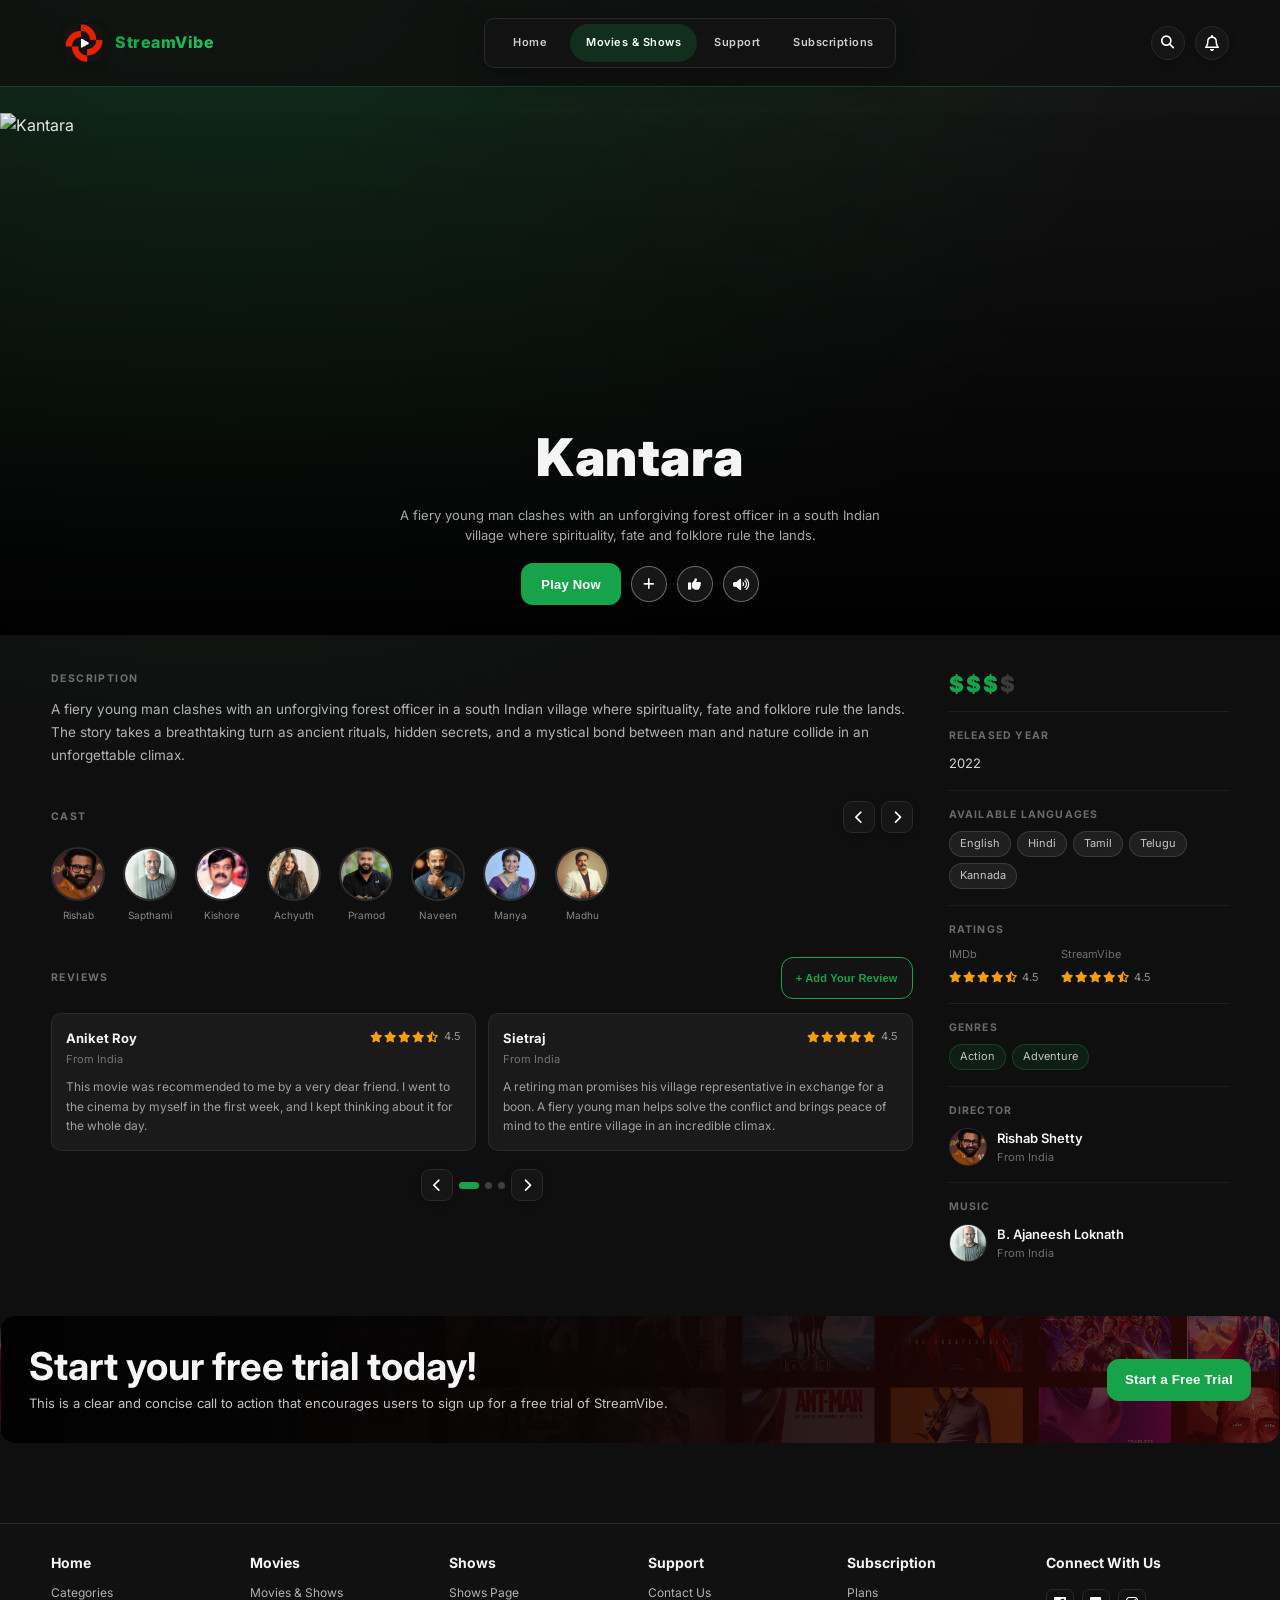
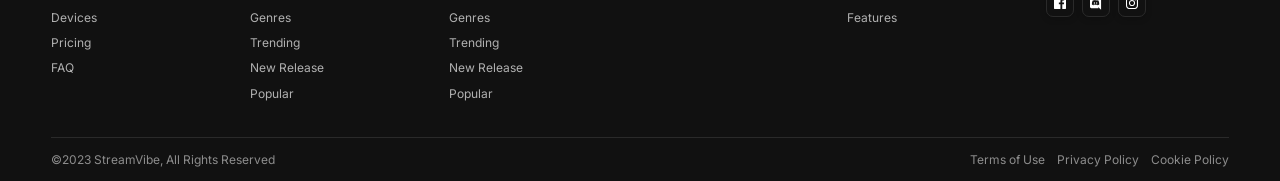
==== code/pages/moves page.html @ d19ace46 "semifinal.progect" ====
﻿<!DOCTYPE html>
<html lang="en">

<head>
    <meta charset="UTF-8" />
    <meta name="viewport" content="width=device-width, initial-scale=1" />
    <title>StreamVibe - Kantara</title>
    <link rel="stylesheet" href="https://cdnjs.cloudflare.com/ajax/libs/font-awesome/6.5.1/css/all.min.css">
    <link rel="stylesheet" href="https://cdnjs.cloudflare.com/ajax/libs/animate.css/4.1.1/animate.min.css" />
    <link rel="stylesheet" href="../styles/style.css" />
</head>

<body class="movies-page">
    <header>
        <div class="container nav-wrap">
            <a href="../index.html" class="logo">
                <img src="../photo/logo.png" alt="StreamVibe Logo">
                <span>StreamVibe</span>
            </a>
            <nav class="nav-menu">
                <a href="../index.html">Home</a>
                <a href="moves&shows.html" class="active">Movies & Shows</a>
                <a href="Support.html">Support</a>
                <a href="Subscription.html">Subscriptions</a>
            </nav>
            <div class="nav-icons">
                <button class="icon-btn"><i class="fa-solid fa-magnifying-glass"></i></button>
                <button class="icon-btn" aria-label="Notifications">
                    <svg viewBox="0 0 448 512" class="bell-icon"><path d="M224 0c-17.7 0-32 14.3-32 32V49.9C119.5 61.4 64 124.2 64 200v33.4c0 45.4-15.5 89.5-43.8 124.9L5.3 377c-5.8 7.2-6.9 17.1-2.9 25.4S14.8 416 24 416H424c9.2 0 17.6-5.3 21.6-13.6s2.9-18.2-2.9-25.4l-14.9-18.6C399.5 322.9 384 278.8 384 233.4V200c0-75.8-55.5-138.6-128-150.1V32c0-17.7-14.3-32-32-32zm0 96h8c57.4 0 104 46.6 104 104v33.4c0 47.9 13.9 94.6 39.7 134.6H72.3C98.1 328 112 281.3 112 233.4V200c0-57.4 46.6-104 104-104h8zm64 352H224 160c0 17 6.7 33.3 18.7 45.3s28.3 18.7 45.3 18.7s33.3-6.7 45.3-18.7s18.7-28.3 18.7-45.3z"></path></svg>
                </button>
                <button class="menu-toggle" id="menu-toggle">
                    <span></span>
                    <span></span>
                    <span></span>
                </button>
            </div>
        </div>
        <nav class="mobile-menu" id="mobile-menu">
            <a href="../index.html">Home</a>
            <a href="moves&shows.html" class="active">Movies & Shows</a>
            <a href="Support.html">Support</a>
            <a href="Subscription.html">Subscriptions</a>
        </nav>
    </header>

    <main>
        <section class="movie-hero animate__animated animate__backInLeft">
            <img class="hero-bg" src="../photo/kantara move.png" alt="Kantara">
            <div class="movie-hero-content">
                <h1>Kantara</h1>
                <p class="hero-sub">A fiery young man clashes with an unforgiving forest officer in a south Indian
                    village where spirituality, fate and folklore rule the lands.</p>
                <div class="hero-actions">
                    <button class="btn btn-primary hero-play-btn">Play Now</button>
                    <button class="hero-icon-btn" title="Add to list"><i class="fa-solid fa-plus"></i></button>
                    <button class="hero-icon-btn" title="Like"><i class="fa-solid fa-thumbs-up"></i></button>
                    <button class="hero-icon-btn" title="Sound"><i class="fa-solid fa-volume-high"></i></button>
                </div>
            </div>
        </section>

        <div class="container animate__animated animate__backInRight delay-015">
            <div class="detail-wrap">

                <div>
                    <div class="section-lbl">Description</div>
                    <p class="detail-desc">A fiery young man clashes with an unforgiving forest officer in a south
                        Indian village where spirituality, fate and folklore rule the lands. The story takes a
                        breathtaking turn as ancient rituals, hidden secrets, and a mystical bond between man and
                        nature collide in an unforgettable climax.</p>

                    <div class="cast-header">
                        <div class="section-lbl section-lbl-inline">Cast</div>
                        <div class="cast-nav">
                            <button class="icon-btn small-icon-btn"><i class="fa-solid fa-chevron-left"></i></button>
                            <button class="icon-btn small-icon-btn"><i class="fa-solid fa-chevron-right"></i></button>
                        </div>
                    </div>
                    <div class="cast-row">
                        <div class="cast-member">
                            <img src="../photo/actor 1.png" alt="Rishab Shetty">
                            <span>Rishab</span>
                        </div>
                        <div class="cast-member">
                            <img src="../photo/actor 2.png" alt="Sapthami">
                            <span>Sapthami</span>
                        </div>
                        <div class="cast-member">
                            <img src="../photo/actor 3.png" alt="Kishore">
                            <span>Kishore</span>
                        </div>
                        <div class="cast-member">
                            <img src="../photo/actor 4.png" alt="Achyuth">
                            <span>Achyuth</span>
                        </div>
                        <div class="cast-member">
                            <img src="../photo/actor5.png" alt="Pramod">
                            <span>Pramod</span>
                        </div>
                        <div class="cast-member">
                            <img src="../photo/actor6.png" alt="Naveen">
                            <span>Naveen</span>
                        </div>
                        <div class="cast-member">
                            <img src="../photo/actor7.png" alt="Manya">
                            <span>Manya</span>
                        </div>
                        <div class="cast-member">
                            <img src="../photo/actor8.png" alt="Madhu">
                            <span>Madhu</span>
                        </div>
                    </div>

                    <div class="reviews-header">
                        <div class="section-lbl section-lbl-inline">Reviews</div>
                        <button class="btn btn-secondary review-btn-sm">+ Add Your
                            Review</button>
                    </div>
                    <div class="reviews-grid">
                        <div class="review-card">
                            <div class="review-top">
                                <div>
                                    <div class="review-author">Aniket Roy</div>
                                    <div class="review-from">From India</div>
                                </div>
                                <div class="review-stars">
                                    <i class="fa-solid fa-star"></i>
                                    <i class="fa-solid fa-star"></i>
                                    <i class="fa-solid fa-star"></i>
                                    <i class="fa-solid fa-star"></i>
                                    <i class="fa-solid fa-star-half-stroke"></i>
                                    <span class="score">4.5</span>
                                </div>
                            </div>
                            <p class="review-text">This movie was recommended to me by a very dear friend. I went to
                                the cinema by myself in the first week, and I kept thinking about it for the whole
                                day.</p>
                        </div>
                        <div class="review-card">
                            <div class="review-top">
                                <div>
                                    <div class="review-author">Sietraj</div>
                                    <div class="review-from">From India</div>
                                </div>
                                <div class="review-stars">
                                    <i class="fa-solid fa-star"></i>
                                    <i class="fa-solid fa-star"></i>
                                    <i class="fa-solid fa-star"></i>
                                    <i class="fa-solid fa-star"></i>
                                    <i class="fa-solid fa-star"></i>
                                    <span class="score">4.5</span>
                                </div>
                            </div>
                            <p class="review-text">A retiring man promises his village representative in exchange for
                                a boon. A fiery young man helps solve the conflict and brings peace of mind to the
                                entire village in an incredible climax.</p>
                        </div>
                    </div>
                    <div class="review-pagination">
                        <button class="icon-btn small-icon-btn"><i class="fa-solid fa-chevron-left"></i></button>
                        <div class="rdot active"></div>
                        <div class="rdot"></div>
                        <div class="rdot"></div>
                        <button class="icon-btn small-icon-btn"><i class="fa-solid fa-chevron-right"></i></button>
                    </div>
                </div>

                <div class="detail-sidebar">
                    <div class="sb-block">
                        <div class="budget-row">
                            <span class="dollar">$</span>
                            <span class="dollar">$</span>
                            <span class="dollar">$</span>
                            <span class="dollar dim">$</span>
                        </div>
                    </div>

                    <div class="sb-block">
                        <div class="sb-label">Released Year</div>
                        <div class="sb-value">2022</div>
                    </div>

                    <div class="sb-block">
                        <div class="sb-label">Available Languages</div>
                        <div class="chip-row">
                            <span class="chip">English</span>
                            <span class="chip">Hindi</span>
                            <span class="chip">Tamil</span>
                            <span class="chip">Telugu</span>
                            <span class="chip">Kannada</span>
                        </div>
                    </div>

                    <div class="sb-block">
                        <div class="sb-label">Ratings</div>
                        <div class="ratings-row">
                            <div class="rating-src">
                                <div class="rating-src-name">IMDb</div>
                                <div class="stars-row">
                                    <i class="fa-solid fa-star"></i>
                                    <i class="fa-solid fa-star"></i>
                                    <i class="fa-solid fa-star"></i>
                                    <i class="fa-solid fa-star"></i>
                                    <i class="fa-solid fa-star-half-stroke"></i>
                                    <span class="score">4.5</span>
                                </div>
                            </div>
                            <div class="rating-src">
                                <div class="rating-src-name">StreamVibe</div>
                                <div class="stars-row">
                                    <i class="fa-solid fa-star"></i>
                                    <i class="fa-solid fa-star"></i>
                                    <i class="fa-solid fa-star"></i>
                                    <i class="fa-solid fa-star"></i>
                                    <i class="fa-solid fa-star-half-stroke"></i>
                                    <span class="score">4.5</span>
                                </div>
                            </div>
                        </div>
                    </div>

                    <div class="sb-block">
                        <div class="sb-label">Genres</div>
                        <div class="chip-row">
                            <span class="chip genre">Action</span>
                            <span class="chip genre">Adventure</span>
                        </div>
                    </div>

                    <div class="sb-block">
                        <div class="sb-label">Director</div>
                        <div class="person-row">
                            <img src="../photo/actor 1.png" alt="Rishab Shetty">
                            <div>
                                <div class="person-name">Rishab Shetty</div>
                                <div class="person-role">From India</div>
                            </div>
                        </div>
                    </div>

                    <div class="sb-block">
                        <div class="sb-label">Music</div>
                        <div class="person-row">
                            <img src="../photo/actor 2.png" alt="Ajaneesh Loknath">
                            <div>
                                <div class="person-name">B. Ajaneesh Loknath</div>
                                <div class="person-role">From India</div>
                            </div>
                        </div>
                    </div>
                </div>

            </div>
        </div>

        <section class="cta trial-panorama animate__animated animate__backInLeft delay-03">
            <div>
                <h3>Start your free trial today!</h3>
                <p>This is a clear and concise call to action that encourages users to sign up for a free trial of StreamVibe.</p>
            </div>
            <button class="btn btn-primary">Start a Free Trial</button>
        </section>
    </main>

    <footer>
        <div class="container footer-top">
            <div>
                <h6>Home</h6>
                <a href="#">Categories</a><a href="#">Devices</a><a href="#">Pricing</a><a href="#">FAQ</a>
            </div>
            <div>
                <h6>Movies</h6>
                <a href="./moves page.html">Movies & Shows</a><a href="#">Genres</a><a href="#">Trending</a><a
                    href="#">New Release</a><a href="#">Popular</a>
            </div>
            <div>
                <h6>Shows</h6>
                <a href="shows page.html">Shows Page</a><a href="#">Genres</a><a href="#">Trending</a><a href="#">New Release</a><a
                    href="#">Popular</a>
            </div>
            <div>
                <h6>Support</h6>
                <a href="Support.html">Contact Us</a>
            </div>
            <div>
                <h6>Subscription</h6>
                <a href="Subscription.html">Plans</a><a href="#">Features</a>
            </div>
            <div>
                <h6>Connect With Us</h6>
                <div class="socials">
                    <a href="#"><img src="../photo/facebook.svg" alt="Facebook"></a>
                    <a href="#"><img src="../photo/discord.svg" alt="Discord"></a>
                    <a href="#"><img src="../photo/nstagram.svg" alt="Instagram"></a>
                </div>
            </div>
        </div>
        <div class="container footer-bottom">
            <p>&copy;2023 StreamVibe, All Rights Reserved</p>
            <p>Terms of Use &nbsp;&nbsp; Privacy Policy &nbsp;&nbsp; Cookie Policy</p>
        </div>
    </footer>

    <script src="../js/script.js"></script>
</body>

</html>
---- code/styles/style.css ----
@import url('https://fonts.googleapis.com/css2?family=Inter:wght@300;400;500;600;700;800&display=swap');

 :root {
     --bg: #0f0f0f;
     --bg-soft: #141414;
     --panel: #1a1a1a;
     --panel-2: #202020;
     --text: #f5f5f5;
     --muted: #a5a5a5;
     --line: #2a2a2a;
     --brand: #ff2f00;
     --brand-2: #ff4d23;
     --brand-rgb: 255, 47, 0;
     --radius: 12px;
     --radius-sm: 8px;
     --shadow: 0 8px 28px rgba(0, 0, 0, 0.35);
     --container: 1240px;
 }

 .subscription-page {
     --brand: #eab308;
     --brand-2: #facc15;
     --brand-rgb: 234, 179, 8;
 }

 .support-page {
     --brand: #06b6d4;
     --brand-2: #22d3ee;
     --brand-rgb: 6, 182, 212;
 }

 .support-hero {
     background: var(--panel);
     border-radius: var(--radius);
     padding: 28px;
     border: 1px solid rgba(255, 255, 255, 0.05);
     box-shadow: var(--shadow);
 }

 .support-hero-grid {
     display: grid;
     grid-template-columns: 1fr 1.1fr;
     gap: 24px;
     align-items: start;
     margin-top: 28px;
 }

 .collage {
     display: grid;
     grid-template-columns: repeat(3, minmax(0, 1fr));
     gap: 12px;
 }

 .collage img {
     width: 100%;
     height: 180px;
     object-fit: cover;
     border-radius: 14px;
     border: 1px solid rgba(255, 255, 255, 0.06);
 }

 label {
     display: inline-block;
     margin-bottom: 8px;
     color: var(--text);
     font-size: 0.95rem;
     font-weight: 600;
 }

 .support-faq {
     margin-top: 40px;
 }

 .faq-q span:last-child {
     font-size: 1.5rem;
     line-height: 1;
 }

 .support-cta .btn-primary {
     white-space: nowrap;
 }

 .email-phone-grid {
     display: grid;
     grid-template-columns: repeat(2, minmax(0, 1fr));
     gap: 18px;
     grid-column: span 2;
 }

 .checkbox-row {
     display: flex;
     align-items: center;
     gap: 10px;
 }

 @media (max-width: 768px) {
     .support-hero-grid,
     .email-phone-grid {
         grid-template-columns: 1fr;
     }

     .collage {
         grid-template-columns: repeat(2, minmax(0, 1fr));
     }

     .collage img {
         height: 140px;
     }
 }

 * {
     margin: 0;
     padding: 0;
     box-sizing: border-box;
 }

 html {
     scroll-behavior: smooth;
 }

 html,
 body {
     background:
         radial-gradient(circle at 20% -10%, rgba(255, 47, 0, 0.08), transparent 35%),
         radial-gradient(circle at 80% -20%, rgba(255, 255, 255, 0.04), transparent 30%),
         var(--bg);
     color: var(--text);
     font-family: 'Inter', 'Segoe UI', system-ui, sans-serif;
     line-height: 1.6;
     overflow-x: hidden;
 }

 a {
     color: inherit;
     text-decoration: none;
     transition: color 0.2s ease;
 }

 img {
     max-width: 100%;
     display: block;
 }

 .container {
     width: min(92%, var(--container));
     margin: 0 auto;
 }

 header {
     position: sticky;
     top: 0;
     z-index: 100;
     -webkit-backdrop-filter: blur(10px);
     backdrop-filter: blur(10px);
     background: rgba(15, 15, 15, 0.8);
     border-bottom: 1px solid rgba(255, 255, 255, 0.05);
 }

 .nav-wrap {
     display: grid;
     grid-template-columns: 220px 1fr 120px;
     align-items: center;
     gap: 20px;
     padding: 16px 0;
 }

 .logo {
     display: inline-flex;
     align-items: center;
     gap: 12px;
     font-weight: 800;
     letter-spacing: 0.5px;
     transition: all 0.3s ease;
     padding: 8px 14px;
     border-radius: 10px;
     cursor: pointer;
 }

 .logo:hover {
     background: rgba(var(--brand-rgb), 0.1);
     transform: translateY(-2px);
     box-shadow: 0 4px 12px rgba(var(--brand-rgb), 0.2);
 }

 .logo img {
     width: 38px;
     height: 38px;
     object-fit: contain;
     border-radius: 8px;
     box-shadow: 0 2px 8px rgba(0, 0, 0, 0.3);
     transition: all 0.3s ease;
 }

 .logo:hover img {
     box-shadow: 0 4px 12px rgba(var(--brand-rgb), 0.3);
     transform: scale(1.05);
 }

 .logo span {
     font-size: 16px;
     background: linear-gradient(135deg, var(--brand) 0%, var(--brand-2) 100%);
     -webkit-background-clip: text;
     -webkit-text-fill-color: transparent;
     background-clip: text;
     font-weight: 800;
     letter-spacing: 0.5px;
 }

 .logo svg {
     width: 28px;
     height: 28px;
     fill: var(--brand);
 }

 .nav-menu {
     margin: 0 auto;
     display: inline-flex;
     align-items: center;
     padding: 5px;
     border-radius: 10px;
     background: #121212;
     border: 1px solid var(--line);
     box-shadow: var(--shadow);
 }

 .nav-menu a {
     font-size: 11px;
     color: #cfcfcf;
     padding: 10px 16px;
     border-radius: 20px;
     transition: 0.2s ease;
     outline: none;
     position: relative;
     overflow: visible;
     font-weight: 600;
     letter-spacing: 0.5px;
     display: inline-flex;
     align-items: center;
     justify-content: center;
     min-width: 80px;
     text-align: center;
     white-space: nowrap;
 }

 .nav-menu a::before {
     content: "";
     position: fixed;
     top: 0;
     left: 0;
     width: 100vw;
     height: 60px;
     background: linear-gradient(45deg,
             transparent 30%,
             rgba(255, 255, 255, 0.2) 50%,
             transparent 70%);
     transform: skewX(-20deg);
     opacity: 0;
     transition: opacity 0.5s ease;
     animation: none;
     pointer-events: none;
     z-index: 101;
     will-change: opacity;
 }

 .nav-menu a::after {
     content: "";
     position: absolute;
     bottom: -2px;
     left: 50%;
     width: 100%;
     height: 2px;
     background: var(--brand);
     transform: translateX(-50%) scaleX(0);
     transform-origin: center;
     transition: transform 0.4s ease;
 }

 .nav-menu a:hover::before {
     animation: shine 1.2s ease-in-out;
     animation-delay: 0.1s;
 }

 .nav-menu a:hover::after {
     transform: translateX(-50%) scaleX(1);
 }

 @keyframes shine {
     0% {
         left: -100%;
         opacity: 0;
     }

     50% {
         opacity: 1;
     }

     100% {
         left: 100%;
         opacity: 0;
     }
 }

 .nav-menu a:hover,
 .nav-menu a:focus,
 .nav-menu a.active {
     color: #fff;
     background: rgba(255, 255, 255, 0.1);
 }

 .support-page .nav-menu a[href="Support.html"],
 .support-page .nav-menu a[href="Support.html"]:hover,
 .support-page .nav-menu a[href="Support.html"].active {
     color: #fff;
     background: rgba(var(--brand-rgb), 0.2);
 }

 .subscription-page .nav-menu a[href="Subscription.html"],
 .subscription-page .nav-menu a[href="Subscription.html"]:hover,
 .subscription-page .nav-menu a[href="Subscription.html"].active {
     color: #fff;
     background: rgba(var(--brand-rgb), 0.2);
 }

 .nav-icons {
     justify-self: end;
     display: flex;
     gap: 10px;
 }

 .icon-btn {
     width: 34px;
     height: 34px;
     border-radius: 50%;
     border: 1px solid var(--line);
     background: #151515;
     color: #fff;
     cursor: pointer;
     transition: all 0.2s ease;
     display: flex;
     align-items: center;
     justify-content: center;
     box-shadow: 0 2px 8px rgba(0, 0, 0, 0.2);
 }

 .icon-btn:hover,
 .icon-btn:focus {
     background: #1f1f1f;
     border-color: var(--brand);
     color: var(--brand);
     outline: none;
     box-shadow: 0 4px 12px rgba(var(--brand-rgb), 0.25);
 }

 @keyframes vibrate {

     0%,
     100% {
         transform: translateX(0) rotate(0deg);
     }

     10% {
         transform: translateX(-2px) rotate(-3deg);
     }

     20% {
         transform: translateX(2px) rotate(3deg);
     }

     30% {
         transform: translateX(-2px) rotate(-3deg);
     }

     40% {
         transform: translateX(2px) rotate(3deg);
     }

     50% {
         transform: translateX(-2px) rotate(-3deg);
     }

     60% {
         transform: translateX(2px) rotate(3deg);
     }

     70% {
         transform: translateX(-2px) rotate(-3deg);
     }

     80% {
         transform: translateX(2px) rotate(3deg);
     }

     90% {
         transform: translateX(-2px) rotate(-3deg);
     }
 }

 .nav-icons .icon-btn:hover .bell-icon {
     display: inline-block;
     animation: bellRing 0.9s both;
 }

 .bell-icon {
     width: 16px;
     height: 16px;
     fill: #fff;
     transition: fill 0.2s ease;
 }

 .icon-btn:hover .bell-icon {
     fill: var(--brand);
 }

 @keyframes bellRing {
     0%, 100% { transform-origin: top; }
     15% { transform: rotateZ(10deg); }
     30% { transform: rotateZ(-10deg); }
     45% { transform: rotateZ(5deg); }
     60% { transform: rotateZ(-5deg); }
     75% { transform: rotateZ(2deg); }
 }

 .menu-toggle {
     display: none;
     width: 40px;
     height: 40px;
     border-radius: 8px;
     border: 1px solid var(--line);
     background: #151515;
     cursor: pointer;
     transition: all 0.2s ease;
     align-items: center;
     justify-content: center;
     padding: 4px;
     box-shadow: 0 2px 8px rgba(0, 0, 0, 0.2);
     flex-direction: column;
     gap: 5px;
 }

 .menu-toggle span {
     width: 100%;
     height: 2px;
     border-radius: 2px;
     background-color: #fff;
     transition: transform 0.4s, background-color 0.4s, width 0.4s, opacity 0.4s;
     display: block;
 }

 .menu-toggle span:nth-child(2) {
     width: 60%;
     align-self: flex-start;
 }

 .menu-toggle:hover span:nth-child(1) {
     background-color: var(--brand);
     transform: translateY(7px) rotate(-45deg);
 }

 .menu-toggle:hover span:nth-child(2) {
     width: 0;
     opacity: 0;
 }

 .menu-toggle:hover span:nth-child(3) {
     background-color: var(--brand);
     transform: translateY(-7px) rotate(45deg);
 }

 .menu-toggle:hover,
 .menu-toggle:focus {
     background: #1f1f1f;
     border-color: var(--brand);
     outline: none;
     box-shadow: 0 4px 12px rgba(var(--brand-rgb), 0.25);
 }

 .mobile-menu {
     display: none;
     position: absolute;
     top: 60px;
     right: 0;
     left: 0;
     background: #121212;
     border-bottom: 1px solid var(--line);
     border-top: 1px solid var(--line);
     flex-direction: column;
     padding: 12px 0;
     z-index: 99;
 }

 .mobile-menu.active {
     display: flex;
 }

 .mobile-menu a {
     padding: 12px 16px;
     font-size: 14px;
     color: #cfcfcf;
     transition: 0.2s ease;
     border-left: 3px solid transparent;
 }

 .mobile-menu a:hover,
 .mobile-menu a.active {
     background: rgba(var(--brand-rgb), 0.1);
     color: var(--brand);
     border-left-color: var(--brand);
 }

 main {
     padding: 26px 0 40px;
 }

 .section-head {
     display: flex;
     justify-content: space-between;
     gap: 16px;
     margin-bottom: 16px;
     align-items: flex-end;
 }

 .section-head h2 {
     font-size: clamp(22px, 2.8vw, 44px);
     line-height: 1.1;
 }

 .section-head p {
     color: var(--muted);
     max-width: 820px;
     font-size: 14px;
 }

 .tag {
     display: inline-block;
     font-size: 11px;
     font-weight: 700;
     padding: 4px 10px;
     border-radius: 999px;
     background: rgba(var(--brand-rgb), 0.15);
     color: var(--brand);
 }

 .hero {
     position: relative;
     min-height: 520px;
     height: 60vh;
     max-height: 600px;
     border-radius: 16px;
     overflow: hidden;
     border: 1px solid var(--line);
     margin-bottom: 42px;
     box-shadow: var(--shadow);
 }
 .hero-bg {
     position: absolute;
     inset: 0;
     width: 100%;
     height: 100%;
     object-fit: cover;
     object-position: center;
     z-index: 0;
 }

 .hero::after {
     content: "";
     position: absolute;
     inset: 0;
     background: linear-gradient(to top, rgba(0, 0, 0, 0.75), rgba(0, 0, 0, 0.1));
     pointer-events: none;
 }

 .hero-content {
     position: absolute;
     z-index: 2;
     left: 40px;
     right: 40px;
     bottom: 32px;
     text-align: center;
 }

 .hero-content h1 {
     font-size: clamp(30px, 4vw, 56px);
     margin-bottom: 12px;
     font-weight: 800;
 }

 .hero-content p {
     color: #d4d4d4;
     max-width: 900px;
     margin: 0 auto 20px;
     font-size: 14px;
 }

 .btn {
     border: none;
     border-radius: 10px;
     cursor: pointer;
     font-weight: 700;
     transition: 0.2s ease;
     outline: none;
 }

 .btn:focus {
     outline: 2px solid var(--brand);
     outline-offset: 2px;
 }

 .btn-primary {
     background: var(--brand);
     color: white;
     padding: 11px 18px;
     display: inline-block;
 }

 .btn-primary:hover {
     background: var(--brand-2);
     transform: translateY(-2px);
     will-change: transform;
     box-shadow: 0 6px 20px rgba(var(--brand-rgb), 0.3);
 }

 .btn-primary:active {
     transform: translateY(0);
 }

 .support-page .btn-primary {
     background: #06b6d4;
     color: white;
 }

 .support-page .btn-primary:hover {
     background: #22d3ee;
     box-shadow: 0 8px 24px rgba(34, 211, 238, 0.45);
     transform: translateY(-3px);
 }

 .support-page .btn-secondary:hover {
     background: rgba(6, 182, 212, 0.15);
     border-color: #06b6d4;
     color: #22d3ee;
 }

 .subscription-page .btn-primary {
     background: #eab308;
     color: #000;
 }

 .subscription-page .btn-primary:hover {
     background: #facc15;
     box-shadow: 0 4px 12px rgba(234, 179, 8, 0.4);
     transform: translateY(-2px);
 }

 .btn-secondary {
     background: transparent;
     border: 1.5px solid var(--brand);
     color: var(--brand);
     padding: 10px 15px;
     transition: all 0.3s ease;
 }

 .btn-secondary:hover {
     background: rgba(var(--brand-rgb), 0.1);
     border-color: var(--brand-2);
     color: var(--brand-2);
     transform: translateY(-2px);
     box-shadow: 0 4px 12px rgba(var(--brand-rgb), 0.2);
 }

 .cards-row {
     display: grid;
     grid-template-columns: repeat(5, minmax(0, 1fr));
     gap: 14px;
     margin-bottom: 30px;
 }

 .movies-mustwatch.cards-row {
     grid-template-columns: repeat(4, minmax(0, 1fr));
 }

 .mustwatch-info {
     display: flex;
     justify-content: space-between;
     align-items: center;
 }

 .mustwatch-info .stars {
     display: flex;
     gap: 2px;
     color: #f5a623;
 }

 .card {
     background: linear-gradient(180deg, #1a1a1a, #141414);
     border: 1px solid var(--line);
     border-radius: 12px;
     overflow: hidden;
     transition: 0.25s ease;
     box-shadow: 0 4px 12px rgba(0, 0, 0, 0.3);
 }

 .card:hover {
     transform: translateY(-4px);
     border-color: #3a3a3a;
     will-change: transform;
     box-shadow: 0 12px 28px rgba(0, 0, 0, 0.5);
 }

 .card:focus-within {
     border-color: var(--brand);
 }

 .card-body {
     padding: 10px;
 }

 .card-title {
     font-weight: 700;
     font-size: 14px;
     line-height: 1.3;
 }

 .card-meta {
     color: var(--muted);
     font-size: 12px;
 }

 .poster {
     aspect-ratio: 16/10;
     object-fit: cover;
     width: 100%;
 }

 .square-card .poster {
     aspect-ratio: 2/3;
     object-fit: cover;
     width: 100%;
 }

 .movies-trending .card .poster {
     aspect-ratio: 2/3;
     object-fit: cover;
     width: 100%;
 }

 .devices-grid {
     display: grid;
     grid-template-columns: repeat(3, minmax(0, 1fr));
     gap: 14px;
     margin: 18px 0 32px;
 }

 .device-card {
     background: #161616;
     border: 1px solid var(--line);
     border-radius: 12px;
     padding: 18px;
     text-align: center;
     transition: 0.2s ease;
     box-shadow: 0 2px 8px rgba(0, 0, 0, 0.2);
 }

 .device-card:hover {
     border-color: var(--brand);
     transform: translateY(-2px);
     box-shadow: 0 6px 16px rgba(var(--brand-rgb), 0.15);
 }

 .device-card img {
     width: 48px;
     height: 48px;
     margin: 0 auto 12px;
     object-fit: contain;
 }

 .device-card h4 {
     margin-bottom: 8px;
     font-weight: 600;
 }

 .device-card p {
     color: var(--muted);
     font-size: 13px;
 }

 .faq-wrap {
     display: grid;
     grid-template-columns: 1fr 1fr;
     gap: 14px;
 }

 .faq-item {
     background: #171717;
     border: 1px solid var(--line);
     border-left: 5px solid rgba(var(--brand-rgb), 0.28);
     border-radius: 10px;
     padding: 16px;
     cursor: pointer;
     transition: 0.2s ease;
     box-shadow: 0 2px 8px rgba(0, 0, 0, 0.2);
 }

 .faq-item:hover {
     border-color: #3a3a3a;
     border-left-color: var(--brand);
     box-shadow: 0 4px 12px rgba(var(--brand-rgb), 0.2);
 }

 .faq-item.active {
     border-color: var(--line);
     border-left-color: var(--brand);
     box-shadow: 0 4px 12px rgba(var(--brand-rgb), 0.25);
 }

 .faq-q {
     display: flex;
     justify-content: space-between;
     gap: 12px;
     font-weight: 700;
     user-select: none;
 }

 .faq-answer {
     display: none;
     margin-top: 8px;
     color: var(--muted);
     font-size: 13px;
 }

 .faq-item.active .faq-answer {
     display: block;
 }

 .subscription-cards {
     display: grid;
     grid-template-columns: repeat(3, minmax(0, 1fr));
     gap: 14px;
     margin: 18px 0 30px;
 }

 .subscription-card {
     background: #171717;
     border: 1px solid var(--line);
     border-radius: 12px;
     padding: 18px;
     transition: 0.2s ease;
     box-shadow: 0 4px 12px rgba(0, 0, 0, 0.2);
     position: relative;
     overflow: hidden;
 }

 .subscription-card::before {
     content: "";
     position: absolute;
     top: -50%;
     left: -50%;
     width: 200%;
     height: 200%;
     background: linear-gradient(45deg,
             transparent 30%,
             rgba(255, 255, 255, 0.2) 50%,
             transparent 70%);
     transform: skewX(-20deg);
     opacity: 0;
     transition: opacity 0.3s ease;
     animation: none;
 }

 .subscription-card:hover::before {
     animation: shine 0.6s ease-in-out;
 }

 .subscription-card:hover {
     border-color: var(--brand);
     transform: translateY(-2px);
     box-shadow: 0 8px 20px rgba(var(--brand-rgb), 0.2);
 }

 .subscription-card h3 {
     margin-bottom: 8px;
     font-weight: 700;
 }

 .price {
     font-size: 38px;
     font-weight: 800;
     margin: 10px 0 14px;
 }

 .price small {
     color: var(--muted);
     font-size: 14px;
     font-weight: 600;
 }

 .subscription-actions {
     display: flex;
     gap: 10px;
 }

 .table-wrap {
     overflow-x: auto;
     border: 1px solid var(--line);
     border-radius: 12px;
     margin-bottom: 28px;
     -webkit-overflow-scrolling: touch;
 }

 table {
     width: 100%;
     border-collapse: collapse;
     min-width: 760px;
 }

 th,
 td {
     border-bottom: 1px solid var(--line);
     border-right: 1px solid var(--line);
     padding: 14px;
     text-align: left;
     font-size: 13px;
 }

 th {
     background: #181818;
     font-weight: 600;
 }

 .details-grid {
     display: grid;
     grid-template-columns: 2fr 1fr;
     gap: 14px;
     margin: 20px 0 32px;
 }

 .panel {
     background: #171717;
     border: 1px solid var(--line);
     border-radius: 12px;
     padding: 14px;
     box-shadow: 0 2px 8px rgba(0, 0, 0, 0.2);
 }

 .panel h4,
 .panel h5 {
     margin-bottom: 10px;
     font-weight: 700;
 }

 .cast-strip {
     display: flex;
     gap: 10px;
     overflow-x: auto;
     padding-bottom: 6px;
     -webkit-overflow-scrolling: touch;
 }

 .cast-strip img {
     width: 54px;
     height: 54px;
     min-width: 54px;
     border-radius: 8px;
     object-fit: cover;
     border: 1px solid var(--line);
     transition: 0.2s ease;
 }

 .cast-strip img:hover {
     transform: scale(1.05);
     will-change: transform;
 }

 .collage img:hover {
     border-color: var(--brand);
     will-change: border-color;
 }

 .form-grid {
     display: grid;
     grid-template-columns: 1fr 1fr;
     gap: 10px;
 }

 .input,
 textarea,
 select {
     width: 100%;
     background: #121212;
     border: 1px solid var(--line);
     color: #fff;
     padding: 12px 12px;
     border-radius: 8px;
     font: inherit;
     transition: 0.2s ease;
 }

 .phone-input-group {
     display: flex;
     gap: 8px;
     width: 100%;
 }

 .phone-select {
     flex: 0 0 65px !important;
     padding: 12px 8px !important;
 }

 .phone-input-group .input {
     flex: 1;
 }

 .input:focus,
 textarea:focus,
 select:focus {
     outline: none;
     border-color: var(--brand);
     box-shadow: 0 0 0 3px rgba(var(--brand-rgb), 0.1);
 }

 .input::placeholder {
     color: var(--muted);
 }

 textarea {
     min-height: 110px;
     resize: vertical;
 }

 .form-full {
     grid-column: 1 / -1;
 }

 .form-actions {
     display: flex;
     justify-content: flex-end;
     gap: 10px;
 }

 .cta {
     background:
         linear-gradient(90deg, rgba(0, 0, 0, 0.86), rgba(0, 0, 0, 0.36)),
         url('../photo/Background Images.png') center/cover;
     border: 1px solid var(--line);
     border-radius: 14px;
     padding: 28px;
     display: flex;
     justify-content: space-between;
     align-items: center;
     gap: 12px;
     margin-top: 22px;
 }

 .cta h3 {
     font-size: clamp(26px, 3vw, 42px);
     line-height: 1.1;
     margin-bottom: 6px;
 }

 .cta p {
     color: #c4c4c4;
     font-size: 13px;
 }

 footer {
     margin-top: 40px;
     border-top: 1px solid var(--line);
     background: #111;
 }

 .footer-top {
     display: grid;
     grid-template-columns: repeat(6, 1fr);
     gap: 16px;
     padding: 28px 0;
 }

 .footer-top h6 {
     margin-bottom: 8px;
     font-size: 14px;
     font-weight: 700;
 }

 .footer-top a {
     display: block;
     color: #b1b1b1;
     margin: 6px 0;
     font-size: 12px;
     transition: 0.2s ease;
 }

 .footer-top a:hover {
     color: var(--brand);
 }

 .footer-bottom {
     border-top: 1px solid var(--line);
     display: flex;
     justify-content: space-between;
     align-items: center;
     padding: 12px 0;
     color: #8d8d8d;
     font-size: 12px;
 }

 .socials {
     display: flex;
     gap: 8px;
 }

 .socials a {
     width: 28px;
     height: 28px;
     border: 1px solid var(--line);
     border-radius: 7px;
     display: inline-flex;
     align-items: center;
     justify-content: center;
     transition: 0.2s ease;
     cursor: pointer;
     box-shadow: 0 2px 6px rgba(0, 0, 0, 0.2);
 }

 .socials a:hover {
     border-color: var(--brand);
     background: rgba(var(--brand-rgb), 0.1);
     box-shadow: 0 4px 12px rgba(var(--brand-rgb), 0.25);
 }

 .socials a img {
     width: 16px;
     height: 16px;
     object-fit: contain;
     filter: brightness(0) invert(1);
 }

 .input:focus,
 textarea:focus,
 select:focus {
     box-shadow: 0 0 0 3px rgba(var(--brand-rgb), 0.15);
     border-color: var(--brand);
 }

 @media (max-width: 1024px) {
     .cards-row {
         grid-template-columns: repeat(3, minmax(0, 1fr));
     }

     .devices-grid,
     .subscription-cards,
     .faq-wrap,
     .details-grid,
     .footer-top {
         grid-template-columns: 1fr;
     }

     .nav-wrap {
         grid-template-columns: 220px 1fr 120px;
     }

     .nav-menu {
         margin: 0 auto;
         width: fit-content;
     }

     .hero-content {
         left: 20px;
         right: 20px;
     }
 }

 @media (max-width: 800px) {
     .nav-menu {
         display: none;
     }

     .logo span {
         display: none;
     }

     .icon-btn {
         display: none;
     }

     .logo {
         padding: 0;
     }

     .logo img {
         width: 48px;
         height: 48px;
     }

     .nav-wrap {
         grid-template-columns: auto 1fr auto;
     }

     .nav-icons {
         gap: 8px;
     }

     .menu-toggle {
         display: flex;
     }
 }

 @media (max-width: 480px) {
     .cards-row {
         grid-template-columns: 1fr;
     }

     .nav-menu a {
         padding: 6px 10px;
         font-size: 12px;
     }

     .hero-content h1 {
         font-size: 22px;
     }

     .hero-content p {
         font-size: 13px;
     }

     .section-head h2 {
         font-size: 20px;
     }

     .subscription-card {
         padding: 14px;
     }

     .price {
         font-size: 28px;
     }

     .footer-top {
         grid-template-columns: 1fr;
         text-align: center;
     }

     .socials {
         justify-content: center;
     }
 }

 .subscription-page header {
     background: rgba(15, 15, 15, 0.9);
     border-bottom: 1px solid rgba(234, 179, 8, 0.25);
 }

 .subscription-page .logo svg {
     fill: #eab308;
 }

 .subscription-page .nav-menu a:hover,
 .subscription-page .nav-menu a.active {
     color: #fff;
     background: rgba(255, 255, 255, 0.1);
 }

 .subscription-page .nav-menu a[href="Subscription.html"],
 .subscription-page .nav-menu a[href="Subscription.html"]:hover,
 .subscription-page .nav-menu a[href="Subscription.html"].active {
     color: #fff;
     background: rgba(var(--brand-rgb), 0.2);
 }

 .subscription-page .hero::after {
     background: linear-gradient(to top, rgba(0, 0, 0, 0.92), rgba(234, 179, 8, 0.2));
 }

 .plan-toggle {
     display: inline-flex;
     align-items: center;
     padding: 6px;
     border-radius: 8px;
     background: rgba(234, 179, 8, 0.08);
     border: 1px solid rgba(234, 179, 8, 0.3);
     gap: 6px;
     width: fit-content;
 }

 .plan-toggle a {
     font-size: 13px;
     color: #cfcfcf;
     padding: 8px 16px;
     border-radius: 6px;
     transition: all 0.3s ease;
     outline: none;
     cursor: pointer;
     border: none;
     background: transparent;
     font-weight: 600;
 }

 .plan-toggle a:hover {
     background: rgba(234, 179, 8, 0.15);
     color: #eab308;
 }

 .plan-toggle a.active {
     background: #eab308;
     color: #000;
     transform: scale(1.05);
     box-shadow: 0 4px 12px rgba(234, 179, 8, 0.3);
 }

 .subscription-card {
     display: flex;
     flex-direction: column;
     height: 100%;
     min-height: 300px;
     justify-content: space-between;
 }

 .subscription-card h3 {
     font-size: 17px;
     margin-bottom: 10px;
     min-height: 40px;
 }

 .subscription-card p {
     flex-grow: 1;
     margin-bottom: 12px;
     font-size: 12px;
     line-height: 1.5;
 }

 .price {
     font-size: 32px !important;
     margin: 12px 0 8px;
 }

 .price small {
     font-size: 14px !important;
 }

 .subscription-actions {
     display: flex;
     gap: 6px;
     margin-top: auto;
 }

 .subscription-actions button {
     flex: 1;
     font-size: 11px;
     padding: 9px 8px;
 }

 @media (prefers-reduced-motion: reduce) {
     * {
         animation-duration: 0.01ms !important;
         animation-iteration-count: 1 !important;
         transition-duration: 0.01ms !important;
         scroll-behavior: auto !important;
     }
 }



/* Theme overrides for pages updated to match support/subscription layout */
.home-page {
    --brand: #dc2626;
    --brand-2: #ef4444;
    --brand-rgb: 220, 38, 38;
}

.movies-page {
    --brand: #16a34a;
    --brand-2: #22c55e;
    --brand-rgb: 22, 163, 74;
}

.home-page,
.movies-page {
    background:
        radial-gradient(circle at 18% -8%, rgba(var(--brand-rgb), 0.22), transparent 42%),
        radial-gradient(circle at 85% -20%, rgba(255, 255, 255, 0.05), transparent 32%),
        var(--bg);
}

.home-page header,
.movies-page header {
    border-bottom: 1px solid rgba(var(--brand-rgb), 0.35);
}

.home-page .nav-menu a.active,
.home-page .nav-menu a:hover,
.movies-page .nav-menu a.active,
.movies-page .nav-menu a:hover {
    background: rgba(var(--brand-rgb), 0.2);
    color: #fff;
}

.home-page .mobile-menu a.active,
.home-page .mobile-menu a:hover,
.movies-page .mobile-menu a.active,
.movies-page .mobile-menu a:hover {
    background: rgba(var(--brand-rgb), 0.16);
    color: var(--brand-2);
    border-left-color: var(--brand);
}

.home-page .hero::after,
.movies-page .hero::after {
    background: linear-gradient(to top, rgba(0, 0, 0, 0.9), rgba(var(--brand-rgb), 0.22));
}

.home-page .tag,
.movies-page .tag {
    background: rgba(var(--brand-rgb), 0.18);
    color: #fff;
    border: 1px solid rgba(var(--brand-rgb), 0.45);
}

.home-page .cta,
.movies-page .cta {
    border-color: transparent;
}

.home-page .cta {
    border-color: transparent;
    padding: 48px 56px;
    min-height: 130px;
}

.home-page .cta .btn-primary {
    background: var(--brand);
    white-space: nowrap;
    flex-shrink: 0;
}

.home-page .cta .btn-primary:hover {
    background: var(--brand-2);
    box-shadow: 0 6px 20px rgba(var(--brand-rgb), 0.35);
}

.home-page .hero {
    min-height: 640px;
    background: url('../photo/background.png') center/cover no-repeat;
    position: relative;
    /* break out of container so hero spans full viewport width */
    width: 100vw;
    left: 50%;
    right: 50%;
    margin-left: -50vw;
    margin-right: -50vw;
    border-radius: 0;
}

.home-page .hero::after {
    content: '';
    position: absolute;
    inset: 0;
    background: linear-gradient(to top, rgba(0,0,0,0.7) 0%, rgba(0,0,0,0.2) 60%, rgba(0,0,0,0.05) 100%);
    z-index: 0;
}

.movies-page .hero {
    background: url('../photo/avangers.png') center/cover no-repeat;
    min-height: 100vh;
    height: 100vh;
    max-height: none;
    border-radius: 0;
    margin-bottom: 42px;
    width: 100vw;
    position: relative;
    left: 50%;
    right: 50%;
    margin-left: -50vw;
    margin-right: -50vw;
}

.home-hero-gallery {
    position: absolute;
    inset: 0;
    display: grid;
    grid-template-columns: repeat(5, 1fr);
    gap: 8px;
    padding: 14px;
    opacity: 0.8;
}

.home-hero-gallery img {
    width: 100%;
    height: 100%;
    min-height: 110px;
    object-fit: cover;
    border-radius: 10px;
    border: 1px solid rgba(255, 255, 255, 0.06);
    filter: saturate(0.9) brightness(0.88);
}

.home-page .hero::before {
    content: "";
    position: absolute;
    inset: 0;
    background: radial-gradient(circle at center, rgba(0, 0, 0, 0.0) 0, rgba(0, 0, 0, 0.15) 33%, rgba(0, 0, 0, 0.45) 72%);
    z-index: 1;
}

.hero-play {
    position: absolute;
    top: 45%;
    left: 50%;
    transform: translate(-50%, -50%);
    z-index: 2;
    width: 90px;
    height: 90px;
    border-radius: 50%;
    border: 8px solid rgba(255, 255, 255, 0.16);
    background: rgba(255, 255, 255, 0.08);
    color: #fff;
    display: inline-flex;
    align-items: center;
    justify-content: center;
    box-shadow: 0 12px 34px rgba(0, 0, 0, 0.35);
    backdrop-filter: blur(8px);
}

.hero-play i {
    font-size: 26px;
    margin-left: 4px;
}

.home-page .hero-content {
    bottom: 46px;
    z-index: 3;
}

.home-page .hero-content p {
    max-width: 720px;
    font-size: 13px;
}

.section-controls {
    display: flex;
    align-items: center;
    gap: 8px;
}

.small-icon-btn {
    width: 32px;
    height: 32px;
    border-radius: 9px;
}

/* Home page: keep all sections away from the edges */
.home-page main > section {
    width: min(92%, 1240px);
    margin-left: auto;
    margin-right: auto;
    padding-left: 0;
    padding-right: 0;
}

.home-categories .card,
.home-categories .poster {
    border-radius: 12px;
}

.home-categories .poster {
    aspect-ratio: 4 / 3;
}

.home-categories .card-body {
    display: flex;
    align-items: center;
    justify-content: space-between;
    padding: 10px 12px 14px;
}

.home-categories .card-title::after {
    content: "→";
    margin-left: 8px;
    color: var(--muted);
}

.home-faq,
.home-pricing {
    margin-top: 12px;
    margin-bottom: 8px;
}

.home-subscription-cards {
    margin-top: 0;
}

.home-pricing .section-head {
    align-items: center;
}

.home-pricing .subscription-card {
    min-height: 260px;
}

.home-page .faq-wrap {
    margin-bottom: 8px;
}

.home-page .footer-top {
    padding-top: 34px;
}

@media (max-width: 1024px) {
    .home-hero-gallery {
        grid-template-columns: repeat(4, 1fr);
    }
}

@media (max-width: 768px) {
    .home-page .hero {
        min-height: 560px;
        height: auto;
    }

    .home-hero-gallery {
        grid-template-columns: repeat(3, 1fr);
        gap: 6px;
        padding: 10px;
    }

    .hero-play {
        width: 72px;
        height: 72px;
        border-width: 6px;
    }

    .home-pricing .section-head {
        align-items: flex-start;
    }
}

@media (max-width: 480px) {
    .home-hero-gallery {
        grid-template-columns: repeat(2, 1fr);
    }

    .hero-play {
        width: 64px;
        height: 64px;
    }

    .section-controls {
        display: none;
    }
}

/* Final UI polish pass */
:root {
    --radius-lg: 16px;
}

.hero,
.support-hero,
.cta,
.card,
.device-card,
.faq-item,
.subscription-card,
.panel,
.table-wrap {
    border-radius: var(--radius-lg);
}

.btn {
    border-radius: 12px;
    font-weight: 700;
    letter-spacing: 0.2px;
}

.btn-primary,
.btn-secondary {
    min-height: 42px;
}

.btn-secondary {
    background: rgba(255, 255, 255, 0.02);
}

.section-head {
    margin-bottom: 32px;
}

.section-head h2 {
    font-weight: 700;
    letter-spacing: -0.3px;
    margin-bottom: 8px;
}

.section-head p {
    margin-top: 0;
    line-height: 1.55;
    font-size: 14px;
    color: var(--muted);
    font-weight: 400;
}

.card,
.device-card,
.subscription-card,
.faq-item,
.panel {
    backdrop-filter: blur(2px);
}

.card:hover,
.device-card:hover,
.subscription-card:hover {
    border-color: rgba(var(--brand-rgb), 0.45);
}

.hero-content .btn+.btn {
    margin-left: 10px;
}

.support-hero-grid .panel {
    padding: 18px;
}

.input,
textarea,
select {
    border-radius: 10px;
}

.footer-top a {
    transition: color 0.2s ease, transform 0.2s ease;
}

.footer-top a:hover {
    transform: translateX(3px);
}


/* ════════════════════════════════════════════
   Movie Detail Page  (moves page.html)
   ════════════════════════════════════════════ */

/* ── Hero ── */
.movie-hero {
    position: relative;
    width: 100%;
    height: 58vh;
    min-height: 380px;
    overflow: hidden;
}

.movie-hero .hero-bg {
    width: 100%;
    height: 100%;
    object-fit: cover;
    object-position: center 20%;
    display: block;
}

.movie-hero::after {
    content: '';
    position: absolute;
    inset: 0;
    background: linear-gradient(to top,
            rgba(0, 0, 0, 0.92) 0%,
            rgba(0, 0, 0, 0.35) 55%,
            rgba(0, 0, 0, 0.05) 100%);
}

.movie-hero-content {
    position: absolute;
    bottom: 30px;
    left: 50%;
    transform: translateX(-50%);
    text-align: center;
    z-index: 2;
    width: 100%;
    padding: 0 20px;
}

.movie-hero-content h1 {
    font-size: clamp(26px, 4.5vw, 52px);
    font-weight: 900;
    margin: 0 0 6px;
    letter-spacing: 0.5px;
}

.movie-hero-content .hero-sub {
    color: rgba(255, 255, 255, 0.65);
    font-size: 13px;
    max-width: 480px;
    margin: 0 auto 18px;
    line-height: 1.55;
}

.hero-actions {
    display: flex;
    align-items: center;
    gap: 10px;
    justify-content: center;
}

.hero-icon-btn {
    width: 36px;
    height: 36px;
    border-radius: 50%;
    border: 1.5px solid rgba(255, 255, 255, 0.35);
    background: rgba(255, 255, 255, 0.08);
    color: #fff;
    display: inline-flex;
    align-items: center;
    justify-content: center;
    cursor: pointer;
    font-size: 13px;
    transition: background 0.2s, border-color 0.2s;
}

.hero-icon-btn:hover {
    background: rgba(255, 255, 255, 0.18);
    border-color: rgba(255, 255, 255, 0.6);
}

/* ── Two-column detail layout ── */
.detail-wrap {
    padding: 36px 0 16px;
    display: grid;
    grid-template-columns: 1fr 280px;
    gap: 36px;
}

/* ── Section label ── */
.section-lbl {
    font-size: 10.5px;
    font-weight: 700;
    letter-spacing: 1.4px;
    text-transform: uppercase;
    color: rgba(255, 255, 255, 0.4);
    margin-bottom: 10px;
}

/* ── Description ── */
.detail-desc {
    color: rgba(255, 255, 255, 0.68);
    font-size: 13.5px;
    line-height: 1.72;
    margin-bottom: 34px;
}

/* ── Cast ── */
.cast-header {
    display: flex;
    align-items: center;
    justify-content: space-between;
    margin-bottom: 14px;
}

.cast-row {
    display: flex;
    gap: 18px;
    flex-wrap: wrap;
    margin-bottom: 34px;
}

.cast-member {
    display: flex;
    flex-direction: column;
    align-items: center;
    gap: 6px;
}

.cast-member img {
    width: 54px;
    height: 54px;
    border-radius: 50%;
    object-fit: cover;
    border: 2px solid rgba(255, 255, 255, 0.12);
    transition: border-color 0.2s;
}

.cast-member img:hover {
    border-color: var(--brand);
}

.cast-member span {
    font-size: 10px;
    color: rgba(255, 255, 255, 0.5);
    text-align: center;
    max-width: 58px;
    white-space: nowrap;
    overflow: hidden;
    text-overflow: ellipsis;
}

/* ── Reviews ── */
.reviews-header {
    display: flex;
    align-items: center;
    justify-content: space-between;
    margin-bottom: 14px;
}

.reviews-grid {
    display: grid;
    grid-template-columns: 1fr 1fr;
    gap: 12px;
    margin-bottom: 18px;
}

.review-card {
    background: #1a1a1a;
    border: 1px solid rgba(255, 255, 255, 0.07);
    border-radius: 10px;
    padding: 14px;
}

.review-top {
    display: flex;
    justify-content: space-between;
    align-items: flex-start;
    margin-bottom: 8px;
}

.review-author {
    font-weight: 700;
    font-size: 13px;
    margin-bottom: 2px;
}

.review-from {
    font-size: 11px;
    color: rgba(255, 255, 255, 0.4);
}

.review-stars {
    display: flex;
    align-items: center;
    gap: 2px;
    color: #f59e0b;
    font-size: 11px;
}

.review-stars .score {
    color: rgba(255, 255, 255, 0.55);
    font-size: 11px;
    margin-left: 4px;
}

.review-text {
    font-size: 12px;
    color: rgba(255, 255, 255, 0.58);
    line-height: 1.65;
    display: -webkit-box;
    -webkit-line-clamp: 4;
    line-clamp: 4;
    -webkit-box-orient: vertical;
    overflow: hidden;
}

.review-pagination {
    display: flex;
    align-items: center;
    justify-content: center;
    gap: 6px;
    margin-bottom: 8px;
}

.rdot {
    width: 7px;
    height: 7px;
    border-radius: 50%;
    background: rgba(255, 255, 255, 0.2);
    cursor: pointer;
}

.rdot.active {
    background: var(--brand);
    width: 20px;
    border-radius: 4px;
}

/* ── Sidebar ── */
.detail-sidebar {
    display: flex;
    flex-direction: column;
    gap: 0;
    padding-top: 2px;
}

.sb-block {
    border-bottom: 1px solid rgba(255, 255, 255, 0.07);
    padding-bottom: 16px;
    margin-bottom: 16px;
}

.sb-block:last-child {
    border-bottom: none;
    margin-bottom: 0;
}

.sb-label {
    font-size: 10.5px;
    font-weight: 700;
    letter-spacing: 1.2px;
    text-transform: uppercase;
    color: rgba(255, 255, 255, 0.38);
    margin-bottom: 8px;
}

.sb-value {
    font-size: 13px;
    color: rgba(255, 255, 255, 0.82);
}

/* Budget tier */
.budget-row {
    display: flex;
    gap: 2px;
}

.dollar {
    font-size: 22px;
    font-weight: 900;
    color: var(--brand);
    line-height: 1;
}

.dollar.dim {
    color: rgba(255, 255, 255, 0.18);
}

/* Language & genre chips */
.chip-row {
    display: flex;
    flex-wrap: wrap;
    gap: 6px;
}

.chip {
    font-size: 11px;
    padding: 3px 10px;
    border-radius: 999px;
    background: rgba(255, 255, 255, 0.07);
    border: 1px solid rgba(255, 255, 255, 0.12);
    color: rgba(255, 255, 255, 0.75);
}

.chip.genre {
    background: rgba(var(--brand-rgb), 0.1);
    border-color: rgba(var(--brand-rgb), 0.28);
}

/* Ratings */
.ratings-row {
    display: flex;
    gap: 22px;
}

.rating-src {
    display: flex;
    flex-direction: column;
    gap: 5px;
}

.rating-src-name {
    font-size: 11px;
    color: rgba(255, 255, 255, 0.4);
}

.stars-row {
    display: flex;
    align-items: center;
    gap: 2px;
    color: #f59e0b;
    font-size: 11px;
}

.stars-row .score {
    color: rgba(255, 255, 255, 0.55);
    font-size: 11px;
    margin-left: 3px;
}

/* Person rows (director / music) */
.person-row {
    display: flex;
    align-items: center;
    gap: 10px;
}

.person-row img {
    width: 38px;
    height: 38px;
    border-radius: 50%;
    object-fit: cover;
    border: 1.5px solid rgba(255, 255, 255, 0.12);
    flex-shrink: 0;
}

.person-name {
    font-size: 13px;
    font-weight: 600;
}

.person-role {
    font-size: 11px;
    color: rgba(255, 255, 255, 0.4);
}

/* ── CTA with thumbnail strip ── */
.cta-movie {
    position: relative;
    overflow: hidden;
}

.cta-thumbs {
    position: absolute;
    right: 0;
    top: 0;
    bottom: 0;
    width: 38%;
    display: flex;
    overflow: hidden;
    border-radius: 0 12px 12px 0;
}

.cta-thumbs img {
    width: calc(100% / 3);
    height: 100%;
    object-fit: cover;
    flex-shrink: 0;
    opacity: 0.75;
}

.cta-thumbs-fade {
    position: absolute;
    right: 38%;
    top: 0;
    bottom: 0;
    width: 100px;
    background: linear-gradient(to right, transparent, rgba(15, 15, 15, 0.85));
    pointer-events: none;
}

.cta-movie > div,
.cta-movie > button {
    position: relative;
    z-index: 2;
}

/* ── Responsive ── */
@media (max-width: 860px) {
    .detail-wrap {
        grid-template-columns: 1fr;
    }

    .reviews-grid {
        grid-template-columns: 1fr;
    }

    .cta-thumbs {
        display: none;
    }

    .cta.trial-panorama {
        min-height: 236px;
        background-position: 60% center;
    }
}


/* ════════════════════════════════════════════
   Shows Detail Page  (shows page.html)
   ════════════════════════════════════════════ */

/* Seasons & Episodes */
.seasons-wrap {
    margin-bottom: 34px;
}

.season-group {
    border: 1px solid rgba(255, 255, 255, 0.07);
    border-radius: 10px;
    margin-bottom: 10px;
    overflow: hidden;
}

.season-header {
    display: flex;
    align-items: center;
    justify-content: space-between;
    padding: 14px 18px;
    cursor: pointer;
    background: #1a1a1a;
    transition: background 0.2s;
    user-select: none;
}

.season-header:hover {
    background: #222;
}

.season-header-left {
    display: flex;
    flex-direction: column;
    gap: 2px;
}

.season-title {
    font-size: 14px;
    font-weight: 700;
}

.season-meta {
    font-size: 11px;
    color: rgba(255, 255, 255, 0.4);
}

.season-chevron {
    font-size: 12px;
    color: rgba(255, 255, 255, 0.4);
    transition: transform 0.25s;
}

.season-group.open .season-chevron {
    transform: rotate(180deg);
}

.episodes-list {
    display: none;
    flex-direction: column;
    gap: 0;
    background: #151515;
}

.season-group.open .episodes-list {
    display: flex;
}

.episode-item {
    display: grid;
    grid-template-columns: 28px 120px 1fr 60px;
    align-items: center;
    gap: 14px;
    padding: 14px 18px;
    border-top: 1px solid rgba(255, 255, 255, 0.05);
    transition: background 0.2s;
    cursor: pointer;
}

.episode-item:hover {
    background: rgba(255, 255, 255, 0.03);
}

.episode-num {
    font-size: 12px;
    font-weight: 700;
    color: rgba(255, 255, 255, 0.35);
}

.episode-thumb {
    position: relative;
    border-radius: 7px;
    overflow: hidden;
    aspect-ratio: 16 / 9;
}

.episode-thumb img {
    width: 100%;
    height: 100%;
    object-fit: cover;
    display: block;
}

.episode-thumb .ep-play {
    position: absolute;
    inset: 0;
    display: flex;
    align-items: center;
    justify-content: center;
    background: rgba(0, 0, 0, 0);
    transition: background 0.2s;
}

.episode-item:hover .ep-play {
    background: rgba(0, 0, 0, 0.45);
}

.ep-play i {
    color: #fff;
    font-size: 18px;
    opacity: 0;
    transition: opacity 0.2s;
}

.episode-item:hover .ep-play i {
    opacity: 1;
}

.episode-info {
    display: flex;
    flex-direction: column;
    gap: 4px;
}

.episode-title {
    font-size: 13px;
    font-weight: 600;
}

.episode-desc {
    font-size: 11.5px;
    color: rgba(255, 255, 255, 0.45);
    line-height: 1.55;
    display: -webkit-box;
    -webkit-line-clamp: 2;
    line-clamp: 2;
    -webkit-box-orient: vertical;
    overflow: hidden;
}

.episode-duration {
    font-size: 11px;
    color: rgba(255, 255, 255, 0.38);
    text-align: right;
    white-space: nowrap;
}

/* Fan count block */
.fan-row {
    display: flex;
    gap: 24px;
}

.fan-stat {
    display: flex;
    flex-direction: column;
    gap: 3px;
}

.fan-count {
    font-size: 18px;
    font-weight: 800;
}

.fan-label {
    font-size: 11px;
    color: rgba(255, 255, 255, 0.38);
}

/* Shows page responsive */
@media (max-width: 680px) {
    .episode-item {
        grid-template-columns: 24px 90px 1fr;
    }

    .episode-duration {
        display: none;
    }
}

/* ════════════════════════════════════════════
   768px Breakpoint — all pages match screenshots
   ════════════════════════════════════════════ */
@media (max-width: 768px) {

    /* ── Navigation ── */
    .nav-menu {
        display: none;
    }

    .menu-toggle {
        display: flex;
    }

    .icon-btn {
        display: none;
    }

    .logo span {
        display: inline;
    }

    .nav-wrap {
        grid-template-columns: auto 1fr auto;
    }

    /* ── Hero sections ── */
    .hero {
        min-height: 380px;
        height: 48vh;
        border-radius: 12px;
        margin-bottom: 28px;
    }

    .hero-content {
        left: 16px;
        right: 16px;
        bottom: 20px;
    }

    .hero-content h1 {
        font-size: clamp(22px, 5vw, 34px);
    }

    .hero-content p {
        font-size: 13px;
        margin-bottom: 14px;
    }

    .movie-hero {
        height: 44vh;
        min-height: 300px;
    }

    .movie-hero-content h1 {
        font-size: clamp(22px, 5vw, 36px);
    }

    /* ── Cards & grids ── */
    .cards-row {
        grid-template-columns: repeat(2, minmax(0, 1fr));
    }

    .genre-grid,
    .movies-genres.genre-grid,
    .movies-top10.genre-grid,
    .movies-trending.genre-grid,
    .movies-releases.genre-grid,
    .movies-mustwatch.genre-grid {
        grid-template-columns: repeat(2, 1fr);
    }

    .movies-mustwatch.cards-row {
        grid-template-columns: repeat(2, minmax(0, 1fr));
    }

    /* ── Devices grid ── */
    .devices-grid {
        grid-template-columns: 1fr 1fr;
    }

    /* ── FAQ ── */
    .faq-wrap {
        grid-template-columns: 1fr;
    }

    /* ── Subscription plans ── */
    .subscription-cards {
        grid-template-columns: 1fr;
    }

    /* ── Section head ── */
    .section-head {
        flex-direction: column;
        align-items: flex-start;
        margin-bottom: 20px;
    }

    .section-head h2 {
        font-size: clamp(20px, 5vw, 30px);
    }

    /* ── CTA banner ── */
    .cta {
        flex-direction: column;
        text-align: center;
        padding: 22px 18px;
    }

    .cta h3 {
        font-size: clamp(22px, 5vw, 32px);
    }

    .cta-thumbs {
        display: none;
    }

    /* ── Movie / Show detail layout ── */
    .detail-wrap {
        grid-template-columns: 1fr;
        gap: 24px;
        padding: 24px 0 12px;
    }

    .reviews-grid {
        grid-template-columns: 1fr;
    }

    /* ── Support page ── */
    .support-hero-grid {
        grid-template-columns: 1fr;
    }

    .email-phone-grid {
        grid-template-columns: 1fr;
    }

    .collage {
        grid-template-columns: repeat(2, 1fr);
    }

    .collage img {
        height: 130px;
    }

    .form-grid {
        grid-template-columns: 1fr;
    }

    .contact-grid {
        grid-template-columns: 1fr;
    }

    /* ── Footer ── */
    .footer-top {
        grid-template-columns: repeat(2, 1fr);
        gap: 20px;
    }

    .footer-bottom {
        flex-direction: column;
        gap: 8px;
        text-align: center;
    }

    /* ── Tables ── */
    .table-wrap {
        font-size: 12px;
    }

    th,
    td {
        padding: 10px 8px;
    }

    /* ── Home hero gallery ── */
    .home-hero-gallery {
        grid-template-columns: repeat(3, 1fr);
        gap: 6px;
        padding: 10px;
    }

    .home-page .hero {
        min-height: 500px;
        height: auto;
    }

    /* ── Plan toggle ── */
    .plan-toggle {
        width: 100%;
        justify-content: center;
    }

    /* ── Subscription actions ── */
    .subscription-actions {
        flex-direction: column;
    }

    .subscription-actions button {
        width: 100%;
    }

    /* ── Main padding ── */
    main {
        padding: 18px 0 32px;
    }
}
/* -- Welcome Overlay (full-screen splash on open) -- */
#noti-overlay {
  position: fixed;
  inset: 0;
  background: rgba(0, 0, 0, 0.82);
  backdrop-filter: blur(6px);
  -webkit-backdrop-filter: blur(6px);
  display: none;
  align-items: center;
  justify-content: center;
  z-index: 9999;
}
@keyframes overlayFadeIn {
  from { opacity: 0; }
  to   { opacity: 1; }
}
@keyframes overlayFadeOut {
  from { opacity: 1; }
  to   { opacity: 0; }
}

/* -- Welcome Notification Card -- */
#welcome-notification {
  display: flex;
  flex-direction: column;
  isolation: isolate;
  position: relative;
  width: 22rem;
  background: #29292c;
  border-radius: 1rem;
  overflow: hidden;
  font-family: 'Gill Sans', Calibri, sans-serif;
  font-size: 16px;
  --gradient: linear-gradient(to bottom, #2eadff, #3d83ff, #7e61ff);
  --color: #32a6ff;
  cursor: default;
  box-shadow: 0 8px 32px rgba(0,0,0,0.5);
  animation: notiSlideIn 0.5s cubic-bezier(.22,1,.36,1) both;
}
@keyframes notiSlideIn {
  from { opacity: 0; transform: translateY(2rem); }
  to   { opacity: 1; transform: translateY(0); }
}
#welcome-notification::before {
  position: absolute; content: ''; inset: 0.0625rem;
  border-radius: 0.9375rem; background: #18181b; z-index: 2;
}
#welcome-notification::after {
  position: absolute; content: ''; width: 0.25rem;
  inset: 0.65rem auto 0.65rem 0.5rem; border-radius: 0.125rem;
  background: var(--gradient); transition: transform 300ms ease; z-index: 4;
}
#welcome-notification:hover::after { transform: translateX(0.15rem); }
.notiglow, .notiborderglow {
  position: absolute; width: 22rem; height: 22rem;
  transform: translate(-50%, -50%);
  background: radial-gradient(circle closest-side at center, white, transparent);
  opacity: 0; transition: opacity 300ms ease;
}
.notiglow { z-index: 3; }
.notiborderglow { z-index: 1; }
#welcome-notification:hover .notiglow,
#welcome-notification:hover .notiborderglow { opacity: 0.1; }
.notititle {
  color: var(--color); padding: 0.65rem 0.25rem 0.4rem 1.25rem;
  font-weight: 500; font-size: 1.1rem; transition: transform 300ms ease; z-index: 5;
}
#welcome-notification:hover .notititle { transform: translateX(0.15rem); }
.notibody {
  color: #99999d; padding: 0 1.25rem; transition: transform 300ms ease; z-index: 5;
}
#welcome-notification:hover .notibody { transform: translateX(0.25rem); }
.noti-footer {
  display: flex; justify-content: center;
  padding: 0.75rem 1rem 1rem; z-index: 5; position: relative;
}
.noti-click {
  display: inline-flex;
  align-items: center;
  gap: 0.4rem;
  width: 18px;
  color: #fff;
  font-size: 0.9rem;
  font-weight: 700;
  letter-spacing: 0.03em;
  background: var(--gradient);
  border: none;
  border-radius: 2rem;
  padding: 0.45rem 1.2rem;
  cursor: pointer;
  box-shadow: 0 4px 18px rgba(50, 166, 255, 0.35);
  transition: box-shadow 200ms, transform 200ms, filter 200ms;
}
.noti-click:hover {
  filter: brightness(1.15);
  box-shadow: 0 6px 24px rgba(50, 166, 255, 0.55);
  transform: translateY(-2px) scale(1.04);
}
.noti-footer .noti-click {
  width: auto;
}

/* ════════════════════════════════════════════
   Utility: Animation Delay Classes
   ════════════════════════════════════════════ */
.delay-01  { animation-delay: 0.1s; }
.delay-015 { animation-delay: 0.15s; }
.delay-02  { animation-delay: 0.2s; }
.delay-025 { animation-delay: 0.25s; }
.delay-028 { animation-delay: 0.28s; }
.delay-03  { animation-delay: 0.3s; }
.delay-034 { animation-delay: 0.34s; }
.delay-035 { animation-delay: 0.35s; }
.delay-04  { animation-delay: 0.4s; }

/* ════════════════════════════════════════════
   Detail Page: Hero play button (small variant)
   ════════════════════════════════════════════ */
.hero-play-btn {
    font-size: 13px;
    padding: 9px 20px;
}

/* ════════════════════════════════════════════
   Detail Page: Cast navigation arrows row
   ════════════════════════════════════════════ */
.cast-nav {
    display: flex;
    gap: 6px;
}

/* ════════════════════════════════════════════
   Detail Page: Section label used inline (no bottom margin)
   ════════════════════════════════════════════ */
.section-lbl-inline {
    margin-bottom: 0;
}

/* ════════════════════════════════════════════
   Detail Page: Small review add button
   ════════════════════════════════════════════ */
.review-btn-sm {
    font-size: 11px;
    padding: 6px 14px;
}

/* ════════════════════════════════════════════
   Subscription Page: Layout helpers
   ════════════════════════════════════════════ */
.sub-page-header {
    margin-top: 32px;
}

.text-muted {
    color: var(--muted);
}

.plan-toggle-mb {
    margin-bottom: 24px;
}

.yearly-plans {
    grid-template-columns: repeat(6, minmax(0, 1fr));
    gap: 12px;
}

.compare-section {
    margin-top: 36px;
}

.compare-desc {
    color: var(--muted);
    margin-bottom: 20px;
}

.sub-faq-section {
    margin-top: 60px;
    margin-bottom: 40px;
}

.sub-faq-head {
    margin-bottom: 32px;
}
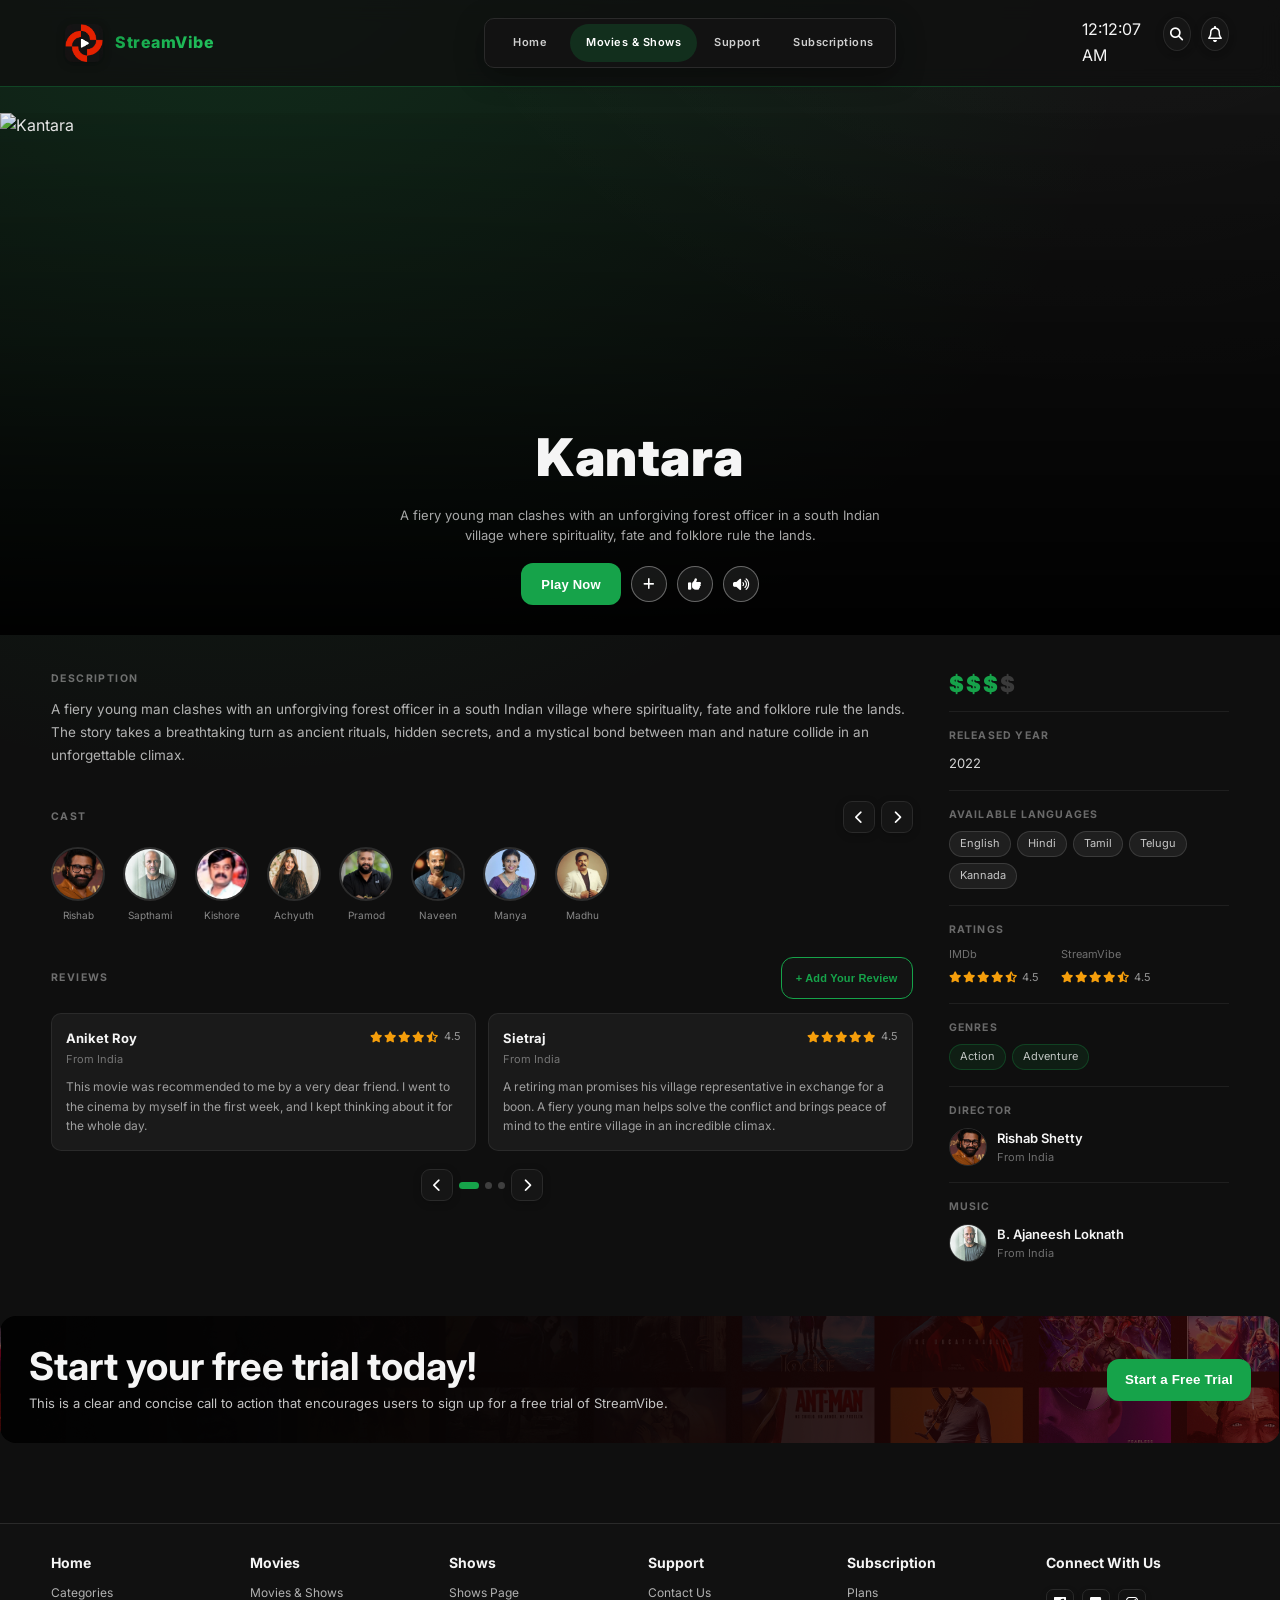
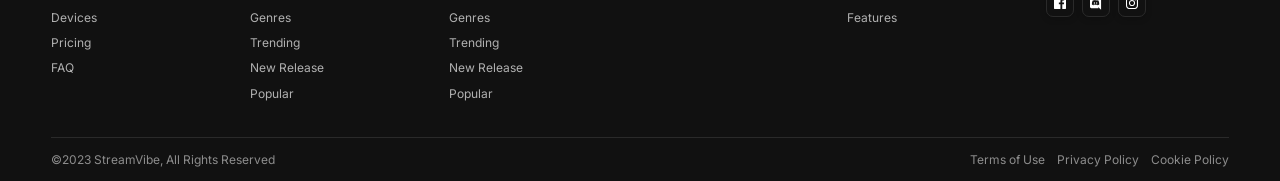
==== commit f644591b: "Update moves page.html" ====
--- a/code/pages/moves page.html
+++ b/code/pages/moves page.html
@@ -24,6 +24,7 @@
                 <a href="Subscription.html">Subscriptions</a>
             </nav>
             <div class="nav-icons">
+                <span class="date-now"></span>
                 <button class="icon-btn"><i class="fa-solid fa-magnifying-glass"></i></button>
                 <button class="icon-btn" aria-label="Notifications">
                     <svg viewBox="0 0 448 512" class="bell-icon"><path d="M224 0c-17.7 0-32 14.3-32 32V49.9C119.5 61.4 64 124.2 64 200v33.4c0 45.4-15.5 89.5-43.8 124.9L5.3 377c-5.8 7.2-6.9 17.1-2.9 25.4S14.8 416 24 416H424c9.2 0 17.6-5.3 21.6-13.6s2.9-18.2-2.9-25.4l-14.9-18.6C399.5 322.9 384 278.8 384 233.4V200c0-75.8-55.5-138.6-128-150.1V32c0-17.7-14.3-32-32-32zm0 96h8c57.4 0 104 46.6 104 104v33.4c0 47.9 13.9 94.6 39.7 134.6H72.3C98.1 328 112 281.3 112 233.4V200c0-57.4 46.6-104 104-104h8zm64 352H224 160c0 17 6.7 33.3 18.7 45.3s28.3 18.7 45.3 18.7s33.3-6.7 45.3-18.7s18.7-28.3 18.7-45.3z"></path></svg>
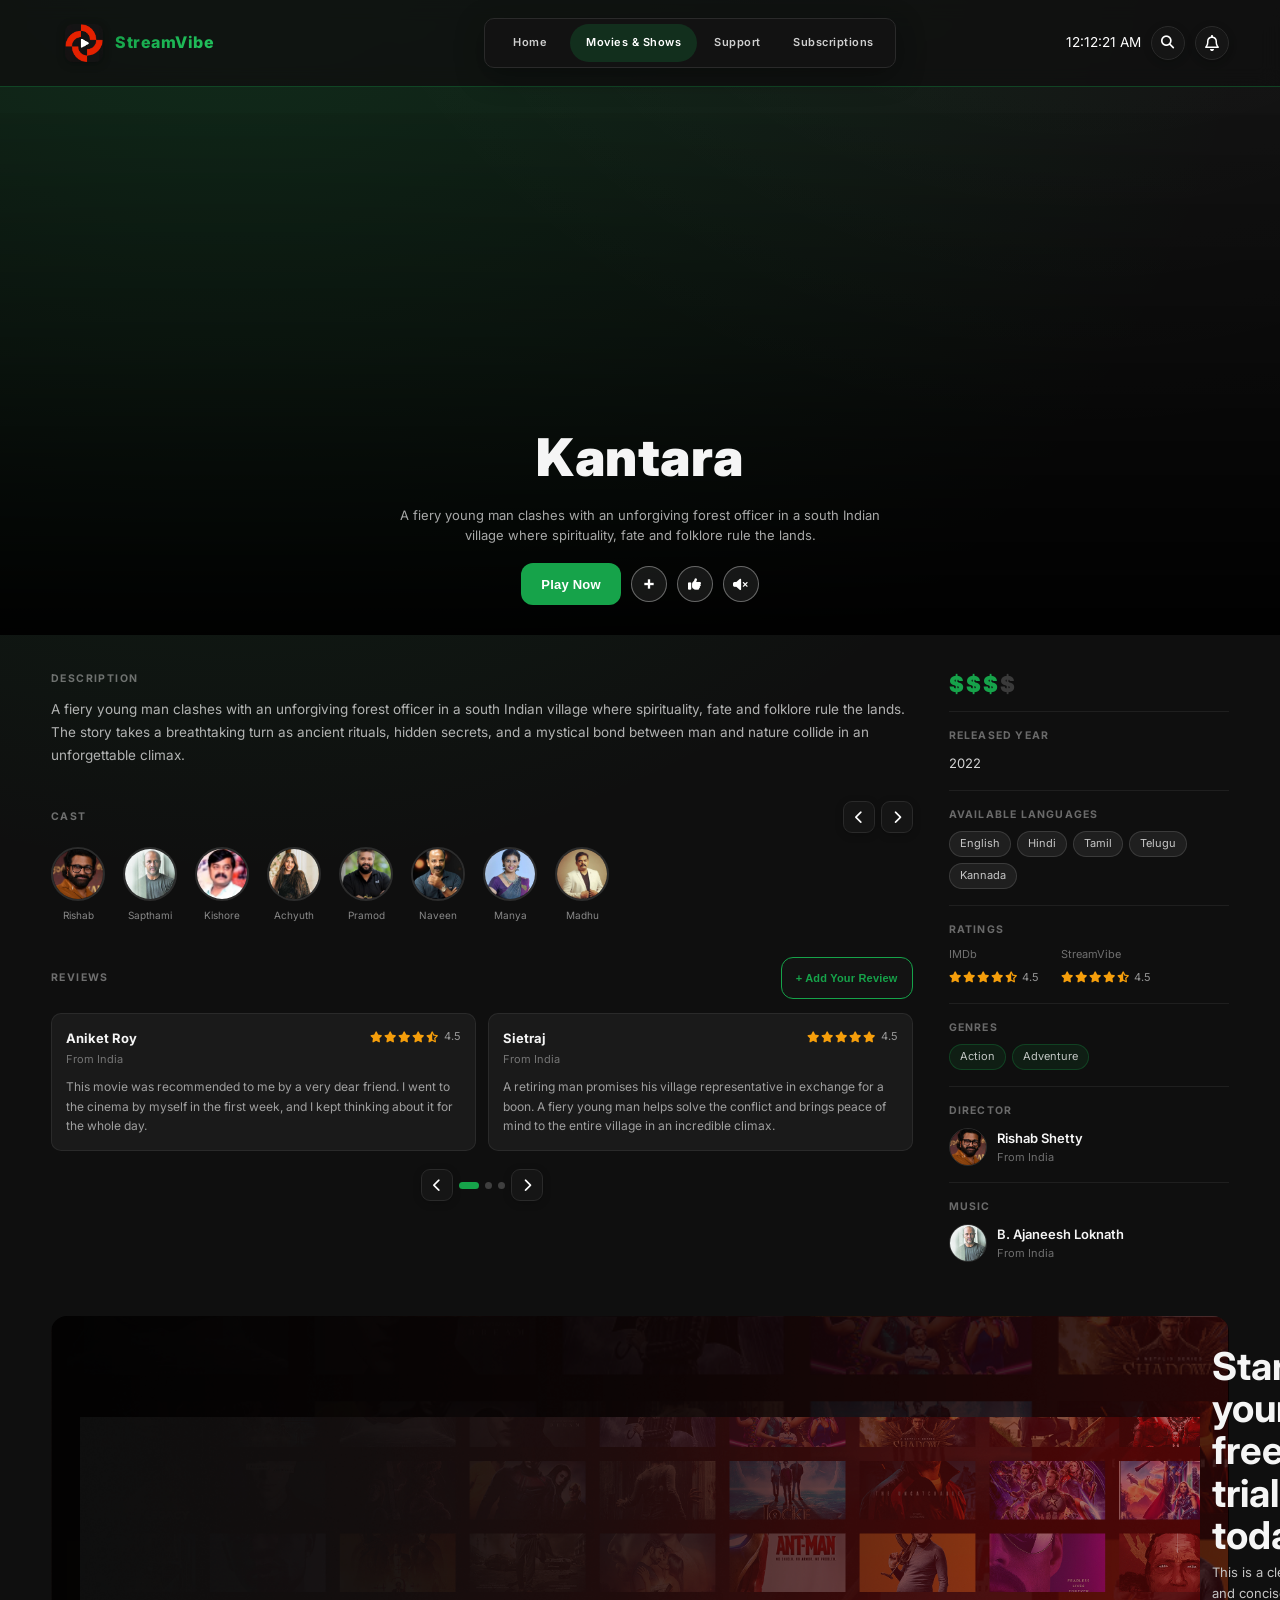
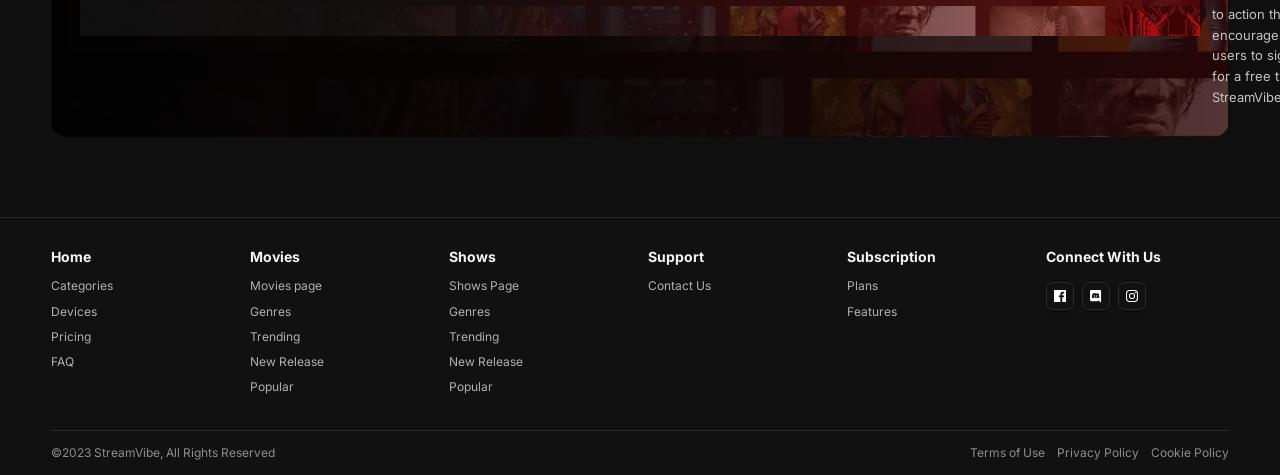
==== commit 6b8d3fbd: "Update moves page.html" ====
--- a/code/pages/moves page.html
+++ b/code/pages/moves page.html
@@ -46,16 +46,21 @@
 
     <main>
         <section class="movie-hero animate__animated animate__backInLeft">
-            <img class="hero-bg" src="../photo/kantara move.png" alt="Kantara">
+            <video class="hero-bg" id="hero-video" src="../photo/kantara-trailr.mp4" autoplay loop muted playsinline></video>
             <div class="movie-hero-content">
                 <h1>Kantara</h1>
                 <p class="hero-sub">A fiery young man clashes with an unforgiving forest officer in a south Indian
                     village where spirituality, fate and folklore rule the lands.</p>
                 <div class="hero-actions">
-                    <button class="btn btn-primary hero-play-btn">Play Now</button>
-                    <button class="hero-icon-btn" title="Add to list"><i class="fa-solid fa-plus"></i></button>
+                    <button class="btn btn-primary hero-play-btn" id="hero-play-btn">Play Now</button>
+                    <button title="Add to list" class="hero-icon-btn group cursor-pointer outline-none hover:rotate-90 duration-300">
+                        <svg xmlns="http://www.w3.org/2000/svg" width="28px" height="28px" viewBox="0 0 24 24" stroke="#ffffff" fill="none">
+                            <path d="M8 12H16" stroke-width="2"></path>
+                            <path d="M12 16V8" stroke-width="2"></path>
+                        </svg>
+                    </button>
                     <button class="hero-icon-btn" title="Like"><i class="fa-solid fa-thumbs-up"></i></button>
-                    <button class="hero-icon-btn" title="Sound"><i class="fa-solid fa-volume-high"></i></button>
+                    <button class="hero-icon-btn" id="sound-btn" title="Sound"><i class="fa-solid fa-volume-xmark"></i></button>
                 </div>
             </div>
         </section>
@@ -254,13 +259,16 @@
             </div>
         </div>
 
-        <section class="cta trial-panorama animate__animated animate__backInLeft delay-03">
-            <div>
-                <h3>Start your free trial today!</h3>
-                <p>This is a clear and concise call to action that encourages users to sign up for a free trial of StreamVibe.</p>
-            </div>
-            <button class="btn btn-primary">Start a Free Trial</button>
-        </section>
+        <div class="container">
+            <section class="cta trial-panorama animate__animated animate__backInLeft delay-03">
+                <img class="cta-bg" src="../photo/Background Images.png" alt="">
+                <div>
+                    <h3>Start your free trial today!</h3>
+                    <p>This is a clear and concise call to action that encourages users to sign up for a free trial of StreamVibe.</p>
+                </div>
+                <button class="btn btn-primary">Start a Free Trial</button>
+            </section>
+        </div>
     </main>
 
     <footer>
@@ -271,7 +279,7 @@
             </div>
             <div>
                 <h6>Movies</h6>
-                <a href="./moves page.html">Movies & Shows</a><a href="#">Genres</a><a href="#">Trending</a><a
+                <a href="./moves page.html">Movies page</a><a href="#">Genres</a><a href="#">Trending</a><a
                     href="#">New Release</a><a href="#">Popular</a>
             </div>
             <div>
--- a/code/styles/style.css
+++ b/code/styles/style.css
@@ -324,7 +324,14 @@
  .nav-icons {
      justify-self: end;
      display: flex;
+     align-items: center;
      gap: 10px;
+ }
+
+ .date-now {
+     white-space: nowrap;
+     color: #fff;
+     font-size: 0.85rem;
  }
 
  .icon-btn {
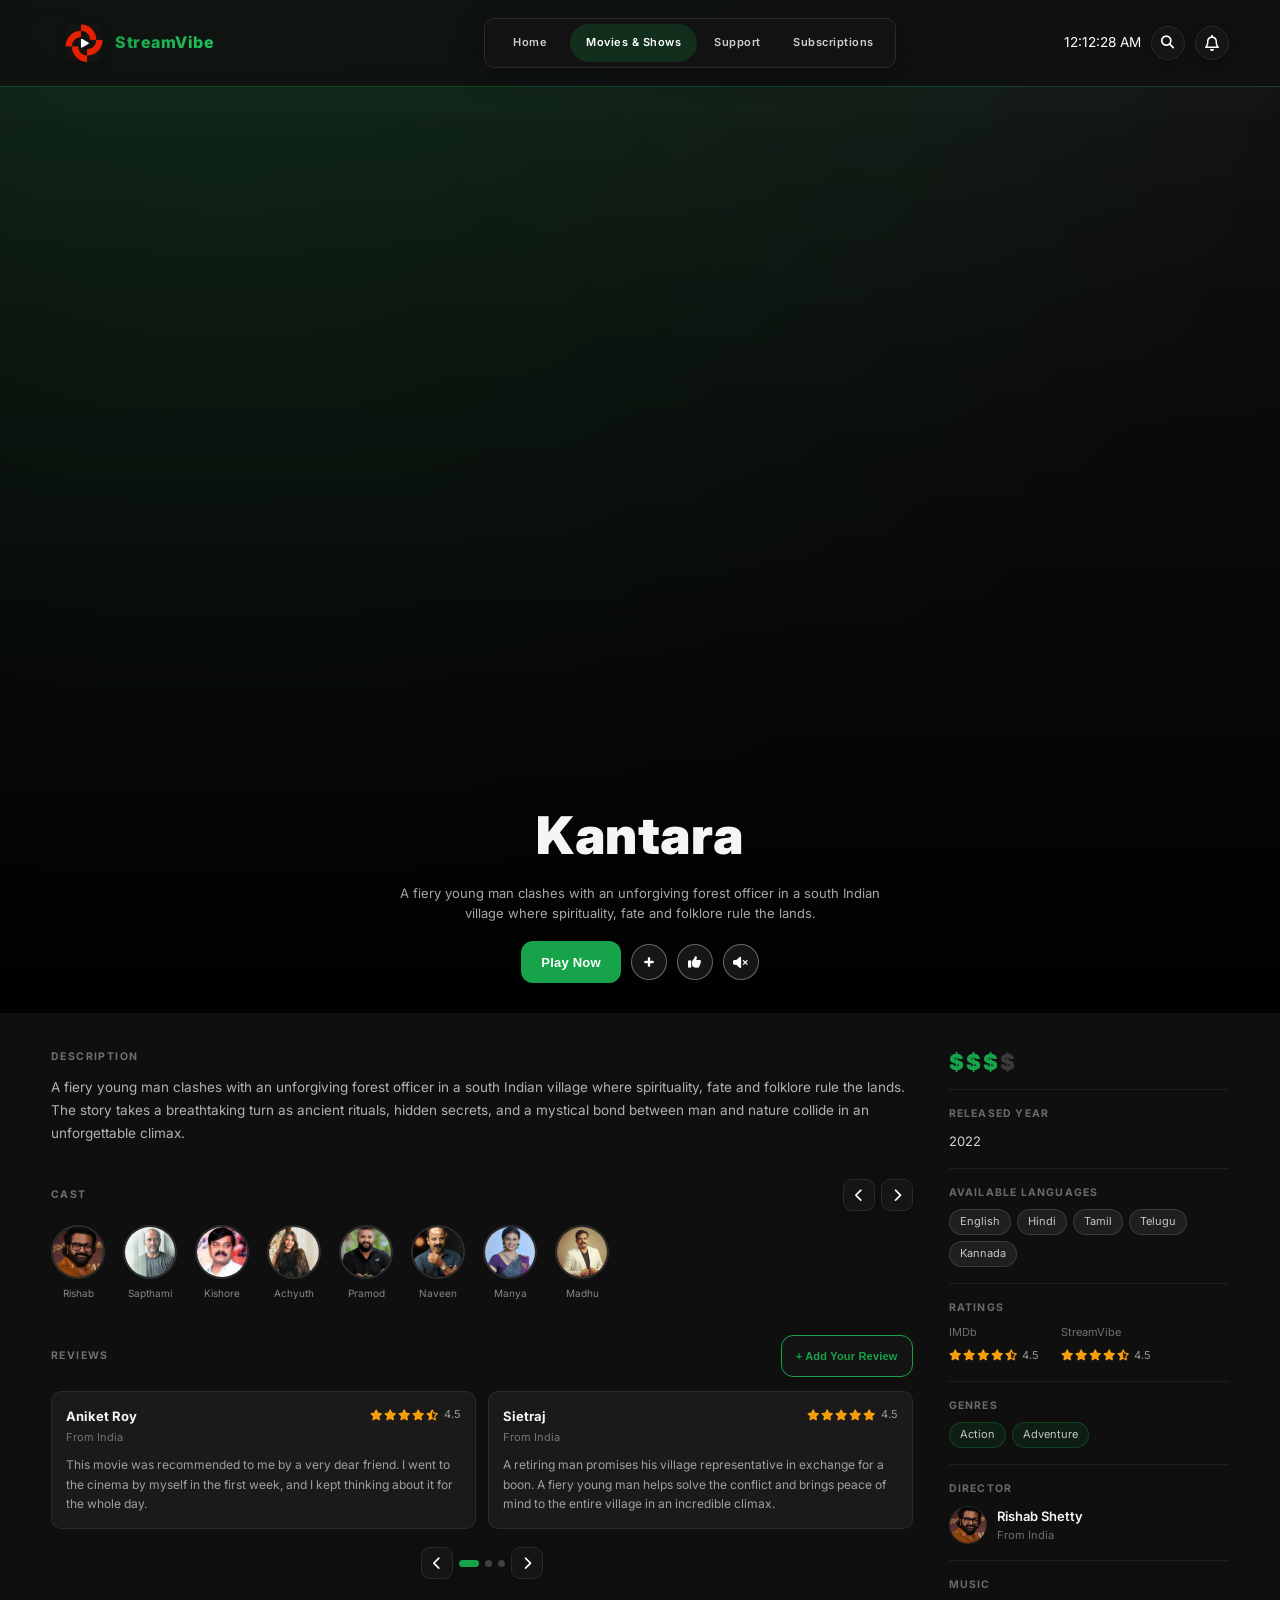
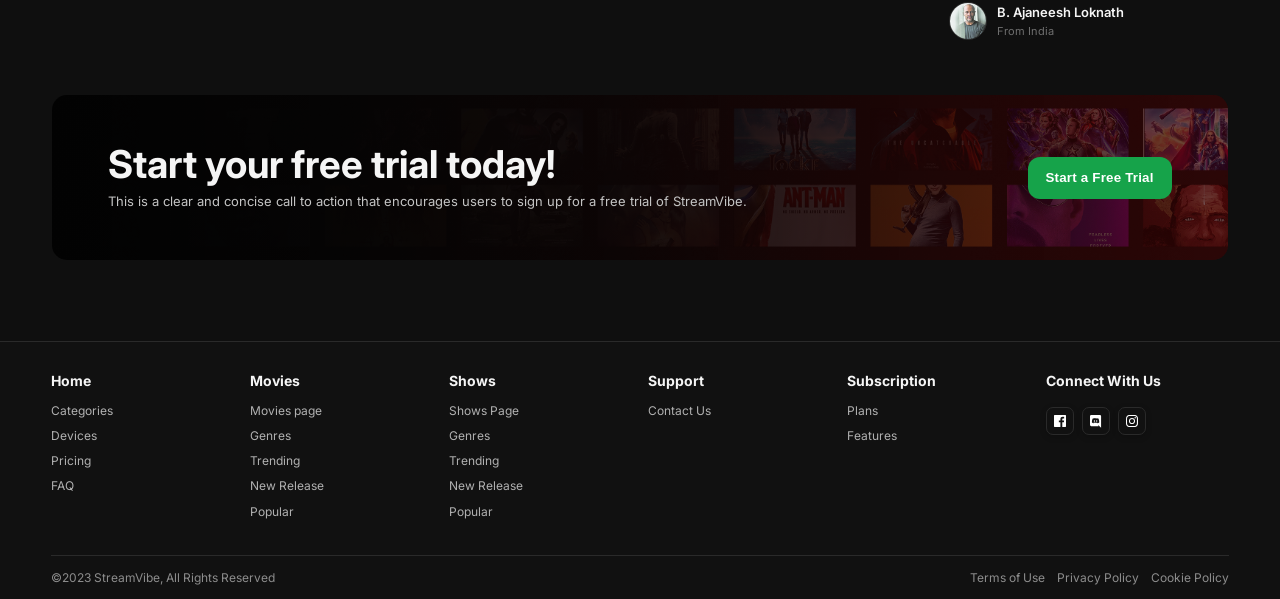
==== commit 298e18b5: "Update style.css" ====
--- a/code/pages/moves page.html
+++ b/code/pages/moves page.html
@@ -53,7 +53,7 @@
                     village where spirituality, fate and folklore rule the lands.</p>
                 <div class="hero-actions">
                     <button class="btn btn-primary hero-play-btn" id="hero-play-btn">Play Now</button>
-                    <button title="Add to list" class="hero-icon-btn group cursor-pointer outline-none hover:rotate-90 duration-300">
+                    <button title="Add to list" class="hero-icon-btn">
                         <svg xmlns="http://www.w3.org/2000/svg" width="28px" height="28px" viewBox="0 0 24 24" stroke="#ffffff" fill="none">
                             <path d="M8 12H16" stroke-width="2"></path>
                             <path d="M12 16V8" stroke-width="2"></path>
@@ -279,12 +279,12 @@
             </div>
             <div>
                 <h6>Movies</h6>
-                <a href="./moves page.html">Movies page</a><a href="#">Genres</a><a href="#">Trending</a><a
+                <a href="./moves page.html" target="_blank">Movies page</a><a href="#">Genres</a><a href="#">Trending</a><a
                     href="#">New Release</a><a href="#">Popular</a>
             </div>
             <div>
                 <h6>Shows</h6>
-                <a href="shows page.html">Shows Page</a><a href="#">Genres</a><a href="#">Trending</a><a href="#">New Release</a><a
+                <a href="shows page.html" target="_blank">Shows Page</a><a href="#">Genres</a><a href="#">Trending</a><a href="#">New Release</a><a
                     href="#">Popular</a>
             </div>
             <div>
--- a/code/styles/style.css
+++ b/code/styles/style.css
@@ -1,1509 +1,720 @@
- @import url('https://fonts.googleapis.com/css2?family=Inter:wght@300;400;500;600;700;800&display=swap');
-
- :root {
-     --bg: #0f0f0f;
-     --bg-soft: #141414;
-     --panel: #1a1a1a;
-     --panel-2: #202020;
-     --text: #f5f5f5;
-     --muted: #a5a5a5;
-     --line: #2a2a2a;
-     --brand: #ff2f00;
-     --brand-2: #ff4d23;
-     --brand-rgb: 255, 47, 0;
-     --radius: 12px;
-     --radius-sm: 8px;
-     --shadow: 0 8px 28px rgba(0, 0, 0, 0.35);
-     --container: 1240px;
- }
-
- .subscription-page {
-     --brand: #eab308;
-     --brand-2: #facc15;
-     --brand-rgb: 234, 179, 8;
- }
-
- .support-page {
-     --brand: #06b6d4;
-     --brand-2: #22d3ee;
-     --brand-rgb: 6, 182, 212;
- }
-
- .support-hero {
-     background: var(--panel);
-     border-radius: var(--radius);
-     padding: 28px;
-     border: 1px solid rgba(255, 255, 255, 0.05);
-     box-shadow: var(--shadow);
- }
-
- .support-hero-grid {
-     display: grid;
-     grid-template-columns: 1fr 1.1fr;
-     gap: 24px;
-     align-items: start;
-     margin-top: 28px;
- }
-
- .collage {
-     display: grid;
-     grid-template-columns: repeat(3, minmax(0, 1fr));
-     gap: 12px;
- }
-
- .collage img {
-     width: 100%;
-     height: 180px;
-     object-fit: cover;
-     border-radius: 14px;
-     border: 1px solid rgba(255, 255, 255, 0.06);
- }
-
- label {
-     display: inline-block;
-     margin-bottom: 8px;
-     color: var(--text);
-     font-size: 0.95rem;
-     font-weight: 600;
- }
-
- .support-faq {
-     margin-top: 40px;
- }
-
- .faq-q span:last-child {
-     font-size: 1.5rem;
-     line-height: 1;
- }
-
- .support-cta .btn-primary {
-     white-space: nowrap;
- }
-
- .email-phone-grid {
-     display: grid;
-     grid-template-columns: repeat(2, minmax(0, 1fr));
-     gap: 18px;
-     grid-column: span 2;
- }
-
- .checkbox-row {
-     display: flex;
-     align-items: center;
-     gap: 10px;
- }
-
- @media (max-width: 768px) {
-     .support-hero-grid,
-     .email-phone-grid {
-         grid-template-columns: 1fr;
-     }
-
-     .collage {
-         grid-template-columns: repeat(2, minmax(0, 1fr));
-     }
-
-     .collage img {
-         height: 140px;
-     }
- }
-
- * {
-     margin: 0;
-     padding: 0;
-     box-sizing: border-box;
- }
-
- html {
-     scroll-behavior: smooth;
- }
-
- html,
- body {
-     background:
-         radial-gradient(circle at 20% -10%, rgba(255, 47, 0, 0.08), transparent 35%),
-         radial-gradient(circle at 80% -20%, rgba(255, 255, 255, 0.04), transparent 30%),
-         var(--bg);
-     color: var(--text);
-     font-family: 'Inter', 'Segoe UI', system-ui, sans-serif;
-     line-height: 1.6;
-     overflow-x: hidden;
- }
-
- a {
-     color: inherit;
-     text-decoration: none;
-     transition: color 0.2s ease;
- }
-
- img {
-     max-width: 100%;
-     display: block;
- }
-
- .container {
-     width: min(92%, var(--container));
-     margin: 0 auto;
- }
-
- header {
-     position: sticky;
-     top: 0;
-     z-index: 100;
-     -webkit-backdrop-filter: blur(10px);
-     backdrop-filter: blur(10px);
-     background: rgba(15, 15, 15, 0.8);
-     border-bottom: 1px solid rgba(255, 255, 255, 0.05);
- }
-
- .nav-wrap {
-     display: grid;
-     grid-template-columns: 220px 1fr 120px;
-     align-items: center;
-     gap: 20px;
-     padding: 16px 0;
- }
-
- .logo {
-     display: inline-flex;
-     align-items: center;
-     gap: 12px;
-     font-weight: 800;
-     letter-spacing: 0.5px;
-     transition: all 0.3s ease;
-     padding: 8px 14px;
-     border-radius: 10px;
-     cursor: pointer;
- }
-
- .logo:hover {
-     background: rgba(var(--brand-rgb), 0.1);
-     transform: translateY(-2px);
-     box-shadow: 0 4px 12px rgba(var(--brand-rgb), 0.2);
- }
-
- .logo img {
-     width: 38px;
-     height: 38px;
-     object-fit: contain;
-     border-radius: 8px;
-     box-shadow: 0 2px 8px rgba(0, 0, 0, 0.3);
-     transition: all 0.3s ease;
- }
-
- .logo:hover img {
-     box-shadow: 0 4px 12px rgba(var(--brand-rgb), 0.3);
-     transform: scale(1.05);
- }
-
- .logo span {
-     font-size: 16px;
-     background: linear-gradient(135deg, var(--brand) 0%, var(--brand-2) 100%);
-     -webkit-background-clip: text;
-     -webkit-text-fill-color: transparent;
-     background-clip: text;
-     font-weight: 800;
-     letter-spacing: 0.5px;
- }
-
- .logo svg {
-     width: 28px;
-     height: 28px;
-     fill: var(--brand);
- }
-
- .nav-menu {
-     margin: 0 auto;
-     display: inline-flex;
-     align-items: center;
-     padding: 5px;
-     border-radius: 10px;
-     background: #121212;
-     border: 1px solid var(--line);
-     box-shadow: var(--shadow);
- }
-
- .nav-menu a {
-     font-size: 11px;
-     color: #cfcfcf;
-     padding: 10px 16px;
-     border-radius: 20px;
-     transition: 0.2s ease;
-     outline: none;
-     position: relative;
-     overflow: visible;
-     font-weight: 600;
-     letter-spacing: 0.5px;
-     display: inline-flex;
-     align-items: center;
-     justify-content: center;
-     min-width: 80px;
-     text-align: center;
-     white-space: nowrap;
- }
-
- .nav-menu a::before {
-     content: "";
-     position: fixed;
-     top: 0;
-     left: 0;
-     width: 100vw;
-     height: 60px;
-     background: linear-gradient(45deg,
-             transparent 30%,
-             rgba(255, 255, 255, 0.2) 50%,
-             transparent 70%);
-     transform: skewX(-20deg);
-     opacity: 0;
-     transition: opacity 0.5s ease;
-     animation: none;
-     pointer-events: none;
-     z-index: 101;
-     will-change: opacity;
- }
-
- .nav-menu a::after {
-     content: "";
-     position: absolute;
-     bottom: -2px;
-     left: 50%;
-     width: 100%;
-     height: 2px;
-     background: var(--brand);
-     transform: translateX(-50%) scaleX(0);
-     transform-origin: center;
-     transition: transform 0.4s ease;
- }
-
- .nav-menu a:hover::before {
-     animation: shine 1.2s ease-in-out;
-     animation-delay: 0.1s;
- }
-
- .nav-menu a:hover::after {
-     transform: translateX(-50%) scaleX(1);
- }
-
- @keyframes shine {
-     0% {
-         left: -100%;
-         opacity: 0;
-     }
-
-     50% {
-         opacity: 1;
-     }
-
-     100% {
-         left: 100%;
-         opacity: 0;
-     }
- }
-
- .nav-menu a:hover,
- .nav-menu a:focus,
- .nav-menu a.active {
-     color: #fff;
-     background: rgba(255, 255, 255, 0.1);
- }
-
- .support-page .nav-menu a[href="Support.html"],
- .support-page .nav-menu a[href="Support.html"]:hover,
- .support-page .nav-menu a[href="Support.html"].active {
-     color: #fff;
-     background: rgba(var(--brand-rgb), 0.2);
- }
-
- .subscription-page .nav-menu a[href="Subscription.html"],
- .subscription-page .nav-menu a[href="Subscription.html"]:hover,
- .subscription-page .nav-menu a[href="Subscription.html"].active {
-     color: #fff;
-     background: rgba(var(--brand-rgb), 0.2);
- }
-
- .nav-icons {
-     justify-self: end;
-     display: flex;
-     align-items: center;
-     gap: 10px;
- }
-
- .date-now {
-     white-space: nowrap;
-     color: #fff;
-     font-size: 0.85rem;
- }
-
- .icon-btn {
-     width: 34px;
-     height: 34px;
-     border-radius: 50%;
-     border: 1px solid var(--line);
-     background: #151515;
-     color: #fff;
-     cursor: pointer;
-     transition: all 0.2s ease;
-     display: flex;
-     align-items: center;
-     justify-content: center;
-     box-shadow: 0 2px 8px rgba(0, 0, 0, 0.2);
- }
-
- .icon-btn:hover,
- .icon-btn:focus {
-     background: #1f1f1f;
-     border-color: var(--brand);
-     color: var(--brand);
-     outline: none;
-     box-shadow: 0 4px 12px rgba(var(--brand-rgb), 0.25);
- }
-
- @keyframes vibrate {
-
-     0%,
-     100% {
-         transform: translateX(0) rotate(0deg);
-     }
-
-     10% {
-         transform: translateX(-2px) rotate(-3deg);
-     }
-
-     20% {
-         transform: translateX(2px) rotate(3deg);
-     }
-
-     30% {
-         transform: translateX(-2px) rotate(-3deg);
-     }
-
-     40% {
-         transform: translateX(2px) rotate(3deg);
-     }
-
-     50% {
-         transform: translateX(-2px) rotate(-3deg);
-     }
-
-     60% {
-         transform: translateX(2px) rotate(3deg);
-     }
-
-     70% {
-         transform: translateX(-2px) rotate(-3deg);
-     }
-
-     80% {
-         transform: translateX(2px) rotate(3deg);
-     }
-
-     90% {
-         transform: translateX(-2px) rotate(-3deg);
-     }
- }
-
- .nav-icons .icon-btn:hover .bell-icon {
-     display: inline-block;
-     animation: bellRing 0.9s both;
- }
-
- .bell-icon {
-     width: 16px;
-     height: 16px;
-     fill: #fff;
-     transition: fill 0.2s ease;
- }
-
- .icon-btn:hover .bell-icon {
-     fill: var(--brand);
- }
-
- @keyframes bellRing {
-     0%, 100% { transform-origin: top; }
-     15% { transform: rotateZ(10deg); }
-     30% { transform: rotateZ(-10deg); }
-     45% { transform: rotateZ(5deg); }
-     60% { transform: rotateZ(-5deg); }
-     75% { transform: rotateZ(2deg); }
- }
-
- .menu-toggle {
-     display: none;
-     width: 40px;
-     height: 40px;
-     border-radius: 8px;
-     border: 1px solid var(--line);
-     background: #151515;
-     cursor: pointer;
-     transition: all 0.2s ease;
-     align-items: center;
-     justify-content: center;
-     padding: 4px;
-     box-shadow: 0 2px 8px rgba(0, 0, 0, 0.2);
-     flex-direction: column;
-     gap: 5px;
- }
-
- .menu-toggle span {
-     width: 100%;
-     height: 2px;
-     border-radius: 2px;
-     background-color: #fff;
-     transition: transform 0.4s, background-color 0.4s, width 0.4s, opacity 0.4s;
-     display: block;
- }
-
- .menu-toggle span:nth-child(2) {
-     width: 60%;
-     align-self: flex-start;
- }
-
- .menu-toggle:hover span:nth-child(1) {
-     background-color: var(--brand);
-     transform: translateY(7px) rotate(-45deg);
- }
-
- .menu-toggle:hover span:nth-child(2) {
-     width: 0;
-     opacity: 0;
- }
-
- .menu-toggle:hover span:nth-child(3) {
-     background-color: var(--brand);
-     transform: translateY(-7px) rotate(45deg);
- }
-
- .menu-toggle:hover,
- .menu-toggle:focus {
-     background: #1f1f1f;
-     border-color: var(--brand);
-     outline: none;
-     box-shadow: 0 4px 12px rgba(var(--brand-rgb), 0.25);
- }
-
- .mobile-menu {
-     display: none;
-     position: absolute;
-     top: 60px;
-     right: 0;
-     left: 0;
-     background: #121212;
-     border-bottom: 1px solid var(--line);
-     border-top: 1px solid var(--line);
-     flex-direction: column;
-     padding: 12px 0;
-     z-index: 99;
- }
-
- .mobile-menu.active {
-     display: flex;
- }
-
- .mobile-menu a {
-     padding: 12px 16px;
-     font-size: 14px;
-     color: #cfcfcf;
-     transition: 0.2s ease;
-     border-left: 3px solid transparent;
- }
-
- .mobile-menu a:hover,
- .mobile-menu a.active {
-     background: rgba(var(--brand-rgb), 0.1);
-     color: var(--brand);
-     border-left-color: var(--brand);
- }
-
- main {
-     padding: 26px 0 40px;
- }
-
- .section-head {
-     display: flex;
-     justify-content: space-between;
-     gap: 16px;
-     margin-bottom: 16px;
-     align-items: flex-end;
- }
-
- .section-head h2 {
-     font-size: clamp(22px, 2.8vw, 44px);
-     line-height: 1.1;
- }
-
- .section-head p {
-     color: var(--muted);
-     max-width: 820px;
-     font-size: 14px;
- }
-
- .tag {
-     display: inline-block;
-     font-size: 11px;
-     font-weight: 700;
-     padding: 4px 10px;
-     border-radius: 999px;
-     background: rgba(var(--brand-rgb), 0.15);
-     color: var(--brand);
- }
-
- .hero {
-     position: relative;
-     min-height: 520px;
-     height: 60vh;
-     max-height: 600px;
-     border-radius: 16px;
-     overflow: hidden;
-     border: 1px solid var(--line);
-     margin-bottom: 42px;
-     box-shadow: var(--shadow);
- }
- .hero-bg {
-     position: absolute;
-     inset: 0;
-     width: 100%;
-     height: 100%;
-     object-fit: cover;
-     object-position: center;
-     z-index: 0;
- }
-
- .hero::after {
-     content: "";
-     position: absolute;
-     inset: 0;
-     background: linear-gradient(to top, rgba(0, 0, 0, 0.75), rgba(0, 0, 0, 0.1));
-     pointer-events: none;
- }
-
- .hero-content {
-     position: absolute;
-     z-index: 2;
-     left: 40px;
-     right: 40px;
-     bottom: 32px;
-     text-align: center;
- }
-
- .hero-content h1 {
-     font-size: clamp(30px, 4vw, 56px);
-     margin-bottom: 12px;
-     font-weight: 800;
- }
-
- .hero-content p {
-     color: #d4d4d4;
-     max-width: 900px;
-     margin: 0 auto 20px;
-     font-size: 14px;
- }
-
- .btn {
-     border: none;
-     border-radius: 10px;
-     cursor: pointer;
-     font-weight: 700;
-     transition: 0.2s ease;
-     outline: none;
- }
-
- .btn:focus {
-     outline: 2px solid var(--brand);
-     outline-offset: 2px;
- }
-
- .btn-primary {
-     background: var(--brand);
-     color: white;
-     padding: 11px 18px;
-     display: inline-block;
- }
-
- .btn-primary:hover {
-     background: var(--brand-2);
-     transform: translateY(-2px);
-     will-change: transform;
-     box-shadow: 0 6px 20px rgba(var(--brand-rgb), 0.3);
- }
-
- .btn-primary:active {
-     transform: translateY(0);
- }
-
- .support-page .btn-primary {
-     background: #06b6d4;
-     color: white;
- }
-
- .support-page .btn-primary:hover {
-     background: #22d3ee;
-     box-shadow: 0 8px 24px rgba(34, 211, 238, 0.45);
-     transform: translateY(-3px);
- }
-
- .support-page .btn-secondary:hover {
-     background: rgba(6, 182, 212, 0.15);
-     border-color: #06b6d4;
-     color: #22d3ee;
- }
-
- .subscription-page .btn-primary {
-     background: #eab308;
-     color: #000;
- }
-
- .subscription-page .btn-primary:hover {
-     background: #facc15;
-     box-shadow: 0 4px 12px rgba(234, 179, 8, 0.4);
-     transform: translateY(-2px);
- }
-
- .btn-secondary {
-     background: transparent;
-     border: 1.5px solid var(--brand);
-     color: var(--brand);
-     padding: 10px 15px;
-     transition: all 0.3s ease;
- }
-
- .btn-secondary:hover {
-     background: rgba(var(--brand-rgb), 0.1);
-     border-color: var(--brand-2);
-     color: var(--brand-2);
-     transform: translateY(-2px);
-     box-shadow: 0 4px 12px rgba(var(--brand-rgb), 0.2);
- }
-
- .cards-row {
-     display: grid;
-     grid-template-columns: repeat(5, minmax(0, 1fr));
-     gap: 14px;
-     margin-bottom: 30px;
- }
-
- .movies-mustwatch.cards-row {
-     grid-template-columns: repeat(4, minmax(0, 1fr));
- }
-
- .mustwatch-info {
-     display: flex;
-     justify-content: space-between;
-     align-items: center;
- }
-
- .mustwatch-info .stars {
-     display: flex;
-     gap: 2px;
-     color: #f5a623;
- }
-
- .card {
-     background: linear-gradient(180deg, #1a1a1a, #141414);
-     border: 1px solid var(--line);
-     border-radius: 12px;
-     overflow: hidden;
-     transition: 0.25s ease;
-     box-shadow: 0 4px 12px rgba(0, 0, 0, 0.3);
- }
-
- .card:hover {
-     transform: translateY(-4px);
-     border-color: #3a3a3a;
-     will-change: transform;
-     box-shadow: 0 12px 28px rgba(0, 0, 0, 0.5);
- }
-
- .card:focus-within {
-     border-color: var(--brand);
- }
-
- .card-body {
-     padding: 10px;
- }
-
- .card-title {
-     font-weight: 700;
-     font-size: 14px;
-     line-height: 1.3;
- }
-
- .card-meta {
-     color: var(--muted);
-     font-size: 12px;
- }
-
- .poster {
-     aspect-ratio: 16/10;
-     object-fit: cover;
-     width: 100%;
- }
-
- .square-card .poster {
-     aspect-ratio: 2/3;
-     object-fit: cover;
-     width: 100%;
- }
-
- .movies-trending .card .poster {
-     aspect-ratio: 2/3;
-     object-fit: cover;
-     width: 100%;
- }
-
- .devices-grid {
-     display: grid;
-     grid-template-columns: repeat(3, minmax(0, 1fr));
-     gap: 14px;
-     margin: 18px 0 32px;
- }
-
- .device-card {
-     background: #161616;
-     border: 1px solid var(--line);
-     border-radius: 12px;
-     padding: 18px;
-     text-align: center;
-     transition: 0.2s ease;
-     box-shadow: 0 2px 8px rgba(0, 0, 0, 0.2);
- }
-
- .device-card:hover {
-     border-color: var(--brand);
-     transform: translateY(-2px);
-     box-shadow: 0 6px 16px rgba(var(--brand-rgb), 0.15);
- }
-
- .device-card img {
-     width: 48px;
-     height: 48px;
-     margin: 0 auto 12px;
-     object-fit: contain;
- }
-
- .device-card h4 {
-     margin-bottom: 8px;
-     font-weight: 600;
- }
-
- .device-card p {
-     color: var(--muted);
-     font-size: 13px;
- }
-
- .faq-wrap {
-     display: grid;
-     grid-template-columns: 1fr 1fr;
-     gap: 14px;
- }
-
- .faq-item {
-     background: #171717;
-     border: 1px solid var(--line);
-     border-left: 5px solid rgba(var(--brand-rgb), 0.28);
-     border-radius: 10px;
-     padding: 16px;
-     cursor: pointer;
-     transition: 0.2s ease;
-     box-shadow: 0 2px 8px rgba(0, 0, 0, 0.2);
- }
-
- .faq-item:hover {
-     border-color: #3a3a3a;
-     border-left-color: var(--brand);
-     box-shadow: 0 4px 12px rgba(var(--brand-rgb), 0.2);
- }
-
- .faq-item.active {
-     border-color: var(--line);
-     border-left-color: var(--brand);
-     box-shadow: 0 4px 12px rgba(var(--brand-rgb), 0.25);
- }
-
- .faq-q {
-     display: flex;
-     justify-content: space-between;
-     gap: 12px;
-     font-weight: 700;
-     user-select: none;
- }
-
- .faq-answer {
-     display: none;
-     margin-top: 8px;
-     color: var(--muted);
-     font-size: 13px;
- }
-
- .faq-item.active .faq-answer {
-     display: block;
- }
-
- .subscription-cards {
-     display: grid;
-     grid-template-columns: repeat(3, minmax(0, 1fr));
-     gap: 14px;
-     margin: 18px 0 30px;
- }
-
- .subscription-card {
-     background: #171717;
-     border: 1px solid var(--line);
-     border-radius: 12px;
-     padding: 18px;
-     transition: 0.2s ease;
-     box-shadow: 0 4px 12px rgba(0, 0, 0, 0.2);
-     position: relative;
-     overflow: hidden;
- }
-
- .subscription-card::before {
-     content: "";
-     position: absolute;
-     top: -50%;
-     left: -50%;
-     width: 200%;
-     height: 200%;
-     background: linear-gradient(45deg,
-             transparent 30%,
-             rgba(255, 255, 255, 0.2) 50%,
-             transparent 70%);
-     transform: skewX(-20deg);
-     opacity: 0;
-     transition: opacity 0.3s ease;
-     animation: none;
- }
-
- .subscription-card:hover::before {
-     animation: shine 0.6s ease-in-out;
- }
-
- .subscription-card:hover {
-     border-color: var(--brand);
-     transform: translateY(-2px);
-     box-shadow: 0 8px 20px rgba(var(--brand-rgb), 0.2);
- }
-
- .subscription-card h3 {
-     margin-bottom: 8px;
-     font-weight: 700;
- }
-
- .price {
-     font-size: 38px;
-     font-weight: 800;
-     margin: 10px 0 14px;
- }
-
- .price small {
-     color: var(--muted);
-     font-size: 14px;
-     font-weight: 600;
- }
-
- .subscription-actions {
-     display: flex;
-     gap: 10px;
- }
-
- .table-wrap {
-     overflow-x: auto;
-     border: 1px solid var(--line);
-     border-radius: 12px;
-     margin-bottom: 28px;
-     -webkit-overflow-scrolling: touch;
- }
-
- table {
-     width: 100%;
-     border-collapse: collapse;
-     min-width: 760px;
- }
-
- th,
- td {
-     border-bottom: 1px solid var(--line);
-     border-right: 1px solid var(--line);
-     padding: 14px;
-     text-align: left;
-     font-size: 13px;
- }
-
- th {
-     background: #181818;
-     font-weight: 600;
- }
-
- .details-grid {
-     display: grid;
-     grid-template-columns: 2fr 1fr;
-     gap: 14px;
-     margin: 20px 0 32px;
- }
-
- .panel {
-     background: #171717;
-     border: 1px solid var(--line);
-     border-radius: 12px;
-     padding: 14px;
-     box-shadow: 0 2px 8px rgba(0, 0, 0, 0.2);
- }
-
- .panel h4,
- .panel h5 {
-     margin-bottom: 10px;
-     font-weight: 700;
- }
-
- .cast-strip {
-     display: flex;
-     gap: 10px;
-     overflow-x: auto;
-     padding-bottom: 6px;
-     -webkit-overflow-scrolling: touch;
- }
-
- .cast-strip img {
-     width: 54px;
-     height: 54px;
-     min-width: 54px;
-     border-radius: 8px;
-     object-fit: cover;
-     border: 1px solid var(--line);
-     transition: 0.2s ease;
- }
-
- .cast-strip img:hover {
-     transform: scale(1.05);
-     will-change: transform;
- }
-
- .collage img:hover {
-     border-color: var(--brand);
-     will-change: border-color;
- }
-
- .form-grid {
-     display: grid;
-     grid-template-columns: 1fr 1fr;
-     gap: 10px;
- }
-
- .input,
- textarea,
- select {
-     width: 100%;
-     background: #121212;
-     border: 1px solid var(--line);
-     color: #fff;
-     padding: 12px 12px;
-     border-radius: 8px;
-     font: inherit;
-     transition: 0.2s ease;
- }
-
- .phone-input-group {
-     display: flex;
-     gap: 8px;
-     width: 100%;
- }
-
- .phone-select {
-     flex: 0 0 65px !important;
-     padding: 12px 8px !important;
- }
-
- .phone-input-group .input {
-     flex: 1;
- }
-
- .input:focus,
- textarea:focus,
- select:focus {
-     outline: none;
-     border-color: var(--brand);
-     box-shadow: 0 0 0 3px rgba(var(--brand-rgb), 0.1);
- }
-
- .input::placeholder {
-     color: var(--muted);
- }
-
- textarea {
-     min-height: 110px;
-     resize: vertical;
- }
-
- .form-full {
-     grid-column: 1 / -1;
- }
-
- .form-actions {
-     display: flex;
-     justify-content: flex-end;
-     gap: 10px;
- }
-
- .cta {
-     background:
-         linear-gradient(90deg, rgba(0, 0, 0, 0.86), rgba(0, 0, 0, 0.36)),
-         url('../photo/Background Images.png') center/cover;
-     border: 1px solid var(--line);
-     border-radius: 14px;
-     padding: 28px;
-     display: flex;
-     justify-content: space-between;
-     align-items: center;
-     gap: 12px;
-     margin-top: 22px;
- }
-
- .cta h3 {
-     font-size: clamp(26px, 3vw, 42px);
-     line-height: 1.1;
-     margin-bottom: 6px;
- }
-
- .cta p {
-     color: #c4c4c4;
-     font-size: 13px;
- }
-
- footer {
-     margin-top: 40px;
-     border-top: 1px solid var(--line);
-     background: #111;
- }
-
- .footer-top {
-     display: grid;
-     grid-template-columns: repeat(6, 1fr);
-     gap: 16px;
-     padding: 28px 0;
- }
-
- .footer-top h6 {
-     margin-bottom: 8px;
-     font-size: 14px;
-     font-weight: 700;
- }
-
- .footer-top a {
-     display: block;
-     color: #b1b1b1;
-     margin: 6px 0;
-     font-size: 12px;
-     transition: 0.2s ease;
- }
-
- .footer-top a:hover {
-     color: var(--brand);
- }
-
- .footer-bottom {
-     border-top: 1px solid var(--line);
-     display: flex;
-     justify-content: space-between;
-     align-items: center;
-     padding: 12px 0;
-     color: #8d8d8d;
-     font-size: 12px;
- }
-
- .socials {
-     display: flex;
-     gap: 8px;
- }
-
- .socials a {
-     width: 28px;
-     height: 28px;
-     border: 1px solid var(--line);
-     border-radius: 7px;
-     display: inline-flex;
-     align-items: center;
-     justify-content: center;
-     transition: 0.2s ease;
-     cursor: pointer;
-     box-shadow: 0 2px 6px rgba(0, 0, 0, 0.2);
- }
-
- .socials a:hover {
-     border-color: var(--brand);
-     background: rgba(var(--brand-rgb), 0.1);
-     box-shadow: 0 4px 12px rgba(var(--brand-rgb), 0.25);
- }
-
- .socials a img {
-     width: 16px;
-     height: 16px;
-     object-fit: contain;
-     filter: brightness(0) invert(1);
- }
-
- .input:focus,
- textarea:focus,
- select:focus {
-     box-shadow: 0 0 0 3px rgba(var(--brand-rgb), 0.15);
-     border-color: var(--brand);
- }
-
- @media (max-width: 1024px) {
-     .cards-row {
-         grid-template-columns: repeat(3, minmax(0, 1fr));
-     }
-
-     .devices-grid,
-     .subscription-cards,
-     .faq-wrap,
-     .details-grid,
-     .footer-top {
-         grid-template-columns: 1fr;
-     }
-
-     .nav-wrap {
-         grid-template-columns: 220px 1fr 120px;
-     }
-
-     .nav-menu {
-         margin: 0 auto;
-         width: fit-content;
-     }
-
-     .hero-content {
-         left: 20px;
-         right: 20px;
-     }
- }
-
- @media (max-width: 800px) {
-     .nav-menu {
-         display: none;
-     }
-
-     .logo span {
-         display: none;
-     }
-
-     .icon-btn {
-         display: none;
-     }
-
-     .logo {
-         padding: 0;
-     }
-
-     .logo img {
-         width: 48px;
-         height: 48px;
-     }
-
-     .nav-wrap {
-         grid-template-columns: auto 1fr auto;
-     }
-
-     .nav-icons {
-         gap: 8px;
-     }
-
-     .menu-toggle {
-         display: flex;
-     }
- }
-
- @media (max-width: 480px) {
-     .cards-row {
-         grid-template-columns: 1fr;
-     }
-
-     .nav-menu a {
-         padding: 6px 10px;
-         font-size: 12px;
-     }
-
-     .hero-content h1 {
-         font-size: 22px;
-     }
-
-     .hero-content p {
-         font-size: 13px;
-     }
-
-     .section-head h2 {
-         font-size: 20px;
-     }
-
-     .subscription-card {
-         padding: 14px;
-     }
-
-     .price {
-         font-size: 28px;
-     }
-
-     .footer-top {
-         grid-template-columns: 1fr;
-         text-align: center;
-     }
-
-     .socials {
-         justify-content: center;
-     }
- }
-
- .subscription-page header {
-     background: rgba(15, 15, 15, 0.9);
-     border-bottom: 1px solid rgba(234, 179, 8, 0.25);
- }
-
- .subscription-page .logo svg {
-     fill: #eab308;
- }
-
- .subscription-page .nav-menu a:hover,
- .subscription-page .nav-menu a.active {
-     color: #fff;
-     background: rgba(255, 255, 255, 0.1);
- }
-
- .subscription-page .nav-menu a[href="Subscription.html"],
- .subscription-page .nav-menu a[href="Subscription.html"]:hover,
- .subscription-page .nav-menu a[href="Subscription.html"].active {
-     color: #fff;
-     background: rgba(var(--brand-rgb), 0.2);
- }
-
- .subscription-page .hero::after {
-     background: linear-gradient(to top, rgba(0, 0, 0, 0.92), rgba(234, 179, 8, 0.2));
- }
-
- .plan-toggle {
-     display: inline-flex;
-     align-items: center;
-     padding: 6px;
-     border-radius: 8px;
-     background: rgba(234, 179, 8, 0.08);
-     border: 1px solid rgba(234, 179, 8, 0.3);
-     gap: 6px;
-     width: fit-content;
- }
-
- .plan-toggle a {
-     font-size: 13px;
-     color: #cfcfcf;
-     padding: 8px 16px;
-     border-radius: 6px;
-     transition: all 0.3s ease;
-     outline: none;
-     cursor: pointer;
-     border: none;
-     background: transparent;
-     font-weight: 600;
- }
-
- .plan-toggle a:hover {
-     background: rgba(234, 179, 8, 0.15);
-     color: #eab308;
- }
-
- .plan-toggle a.active {
-     background: #eab308;
-     color: #000;
-     transform: scale(1.05);
-     box-shadow: 0 4px 12px rgba(234, 179, 8, 0.3);
- }
-
- .subscription-card {
-     display: flex;
-     flex-direction: column;
-     height: 100%;
-     min-height: 300px;
-     justify-content: space-between;
- }
-
- .subscription-card h3 {
-     font-size: 17px;
-     margin-bottom: 10px;
-     min-height: 40px;
- }
-
- .subscription-card p {
-     flex-grow: 1;
-     margin-bottom: 12px;
-     font-size: 12px;
-     line-height: 1.5;
- }
-
- .price {
-     font-size: 32px !important;
-     margin: 12px 0 8px;
- }
-
- .price small {
-     font-size: 14px !important;
- }
-
- .subscription-actions {
-     display: flex;
-     gap: 6px;
-     margin-top: auto;
- }
-
- .subscription-actions button {
-     flex: 1;
-     font-size: 11px;
-     padding: 9px 8px;
- }
-
- @media (prefers-reduced-motion: reduce) {
-     * {
-         animation-duration: 0.01ms !important;
-         animation-iteration-count: 1 !important;
-         transition-duration: 0.01ms !important;
-         scroll-behavior: auto !important;
-     }
- }
-
-
-
-/* Theme overrides for pages updated to match support/subscription layout */
-.home-page {
-    --brand: #dc2626;
-    --brand-2: #ef4444;
-    --brand-rgb: 220, 38, 38;
-}
-
-.movies-page {
-    --brand: #16a34a;
-    --brand-2: #22c55e;
-    --brand-rgb: 22, 163, 74;
-}
-
-.home-page,
-.movies-page {
+﻿@import url('https://fonts.googleapis.com/css2?family=Inter:wght@300;400;500;600;700;800&display=swap');
+
+
+/* ══════════════════════════
+   CSS Variables
+   ══════════════════════════ */
+
+:root {
+    --bg: #0f0f0f;
+    --bg-soft: #141414;
+    --panel: #1a1a1a;
+    --panel-2: #202020;
+    --text: #f5f5f5;
+    --muted: #a5a5a5;
+    --line: #2a2a2a;
+    --brand: #ff2f00;
+    --brand-2: #ff4d23;
+    --brand-rgb: 255, 47, 0;
+    --radius: 12px;
+    --radius-sm: 8px;
+    --radius-lg: 16px;
+    --shadow: 0 8px 28px rgba(0, 0, 0, 0.35);
+    --container: 1240px;
+}
+
+
+/* ══════════════════════════
+   Subscription Colors
+   ══════════════════════════ */
+
+.subscription-page {
+    --brand: #eab308;
+    --brand-2: #facc15;
+    --brand-rgb: 234, 179, 8;
+}
+
+
+/* ══════════════════════════
+   Support Colors
+   ══════════════════════════ */
+
+.support-page {
+    --brand: #06b6d4;
+    --brand-2: #22d3ee;
+    --brand-rgb: 6, 182, 212;
+}
+
+
+/* ══════════════════════════
+   Support Components
+   ══════════════════════════ */
+
+.support-hero {
+    background: var(--panel);
+    border-radius: var(--radius-lg);
+    padding: 28px;
+    border: 1px solid rgba(255, 255, 255, 0.05);
+    box-shadow: var(--shadow);
+}
+
+.support-hero-grid {
+    display: grid;
+    grid-template-columns: 1fr 1.1fr;
+    gap: 24px;
+    align-items: start;
+    margin-top: 28px;
+}
+
+.collage {
+    display: grid;
+    grid-template-columns: repeat(3, minmax(0, 1fr));
+    gap: 12px;
+}
+
+.collage img {
+    width: 100%;
+    height: 180px;
+    object-fit: cover;
+    border-radius: 14px;
+    border: 1px solid rgba(255, 255, 255, 0.06);
+}
+
+.collage img:hover {
+    border-color: var(--brand);
+    will-change: border-color;
+}
+
+.support-faq {
+    margin-top: 40px;
+}
+
+.support-cta .btn-primary {
+    white-space: nowrap;
+}
+
+.email-phone-grid {
+    display: grid;
+    grid-template-columns: repeat(2, minmax(0, 1fr));
+    gap: 18px;
+    grid-column: span 2;
+}
+
+.panel {
+    background: #171717;
+    border: 1px solid var(--line);
+    border-radius: var(--radius-lg);
+    padding: 14px;
+    box-shadow: 0 2px 8px rgba(0, 0, 0, 0.2);
+    backdrop-filter: blur(2px);
+}
+
+.panel h4,
+.panel h5 {
+    margin-bottom: 10px;
+    font-weight: 700;
+}
+
+.support-hero-grid .panel {
+    padding: 18px;
+}
+
+.form-grid {
+    display: grid;
+    grid-template-columns: 1fr 1fr;
+    gap: 10px;
+}
+
+.input,
+textarea,
+select {
+    width: 100%;
+    background: #121212;
+    border: 1px solid var(--line);
+    color: #fff;
+    padding: 12px 12px;
+    border-radius: 10px;
+    font: inherit;
+    transition: 0.2s ease;
+}
+
+.phone-input-group {
+    display: flex;
+    gap: 8px;
+    width: 100%;
+}
+
+.phone-select {
+    flex: 0 0 65px !important;
+    padding: 12px 8px !important;
+}
+
+.phone-input-group .input {
+    flex: 1;
+}
+
+.input:focus,
+textarea:focus,
+select:focus {
+    outline: none;
+    border-color: var(--brand);
+    box-shadow: 0 0 0 3px rgba(var(--brand-rgb), 0.15);
+}
+
+.input::placeholder {
+    color: var(--muted);
+}
+
+textarea {
+    min-height: 110px;
+    resize: vertical;
+}
+
+.form-full {
+    grid-column: 1 / -1;
+}
+
+.form-actions {
+    display: flex;
+    justify-content: flex-end;
+    gap: 10px;
+}
+
+label {
+    display: inline-block;
+    margin-bottom: 8px;
+    color: var(--text);
+    font-size: 0.95rem;
+    font-weight: 600;
+}
+
+.checkbox-row {
+    display: flex;
+    align-items: center;
+    gap: 10px;
+}
+
+.support-page .btn-primary {
+    background: #06b6d4;
+    color: white;
+}
+
+.support-page .btn-primary:hover {
+    background: #22d3ee;
+    box-shadow: 0 8px 24px rgba(34, 211, 238, 0.45);
+    transform: translateY(-3px);
+}
+
+.support-page .btn-secondary:hover {
+    background: rgba(6, 182, 212, 0.15);
+    border-color: #06b6d4;
+    color: #22d3ee;
+}
+
+.support-page .nav-menu a[href="Support.html"],
+.support-page .nav-menu a[href="Support.html"]:hover,
+.support-page .nav-menu a[href="Support.html"].active {
+    color: #fff;
+    background: rgba(var(--brand-rgb), 0.2);
+}
+
+
+/* ══════════════════════════
+   Global Reset
+   ══════════════════════════ */
+
+* {
+    margin: 0;
+    padding: 0;
+    box-sizing: border-box;
+}
+
+html {
+    scroll-behavior: smooth;
+}
+
+html,
+body {
     background:
-        radial-gradient(circle at 18% -8%, rgba(var(--brand-rgb), 0.22), transparent 42%),
-        radial-gradient(circle at 85% -20%, rgba(255, 255, 255, 0.05), transparent 32%),
+        radial-gradient(circle at 20% -10%, rgba(255, 47, 0, 0.08), transparent 35%),
+        radial-gradient(circle at 80% -20%, rgba(255, 255, 255, 0.04), transparent 30%),
         var(--bg);
-}
-
-.home-page header,
-.movies-page header {
-    border-bottom: 1px solid rgba(var(--brand-rgb), 0.35);
-}
-
-.home-page .nav-menu a.active,
-.home-page .nav-menu a:hover,
-.movies-page .nav-menu a.active,
-.movies-page .nav-menu a:hover {
-    background: rgba(var(--brand-rgb), 0.2);
+    color: var(--text);
+    font-family: 'Inter', 'Segoe UI', system-ui, sans-serif;
+    line-height: 1.6;
+    overflow-x: hidden;
+}
+
+a {
+    color: inherit;
+    text-decoration: none;
+    transition: color 0.2s ease;
+}
+
+img {
+    max-width: 100%;
+    display: block;
+}
+
+.container {
+    width: min(92%, var(--container));
+    margin: 0 auto;
+}
+
+main {
+    padding: 26px 0 40px;
+}
+
+
+/* ══════════════════════════
+   Header & Logo
+   ══════════════════════════ */
+
+header {
+    position: sticky;
+    top: 0;
+    z-index: 100;
+    -webkit-backdrop-filter: blur(10px);
+    backdrop-filter: blur(10px);
+    background: rgba(15, 15, 15, 0.8);
+    border-bottom: 1px solid rgba(255, 255, 255, 0.05);
+}
+
+.nav-wrap {
+    display: grid;
+    grid-template-columns: 220px 1fr 120px;
+    align-items: center;
+    gap: 20px;
+    padding: 16px 0;
+}
+
+.logo {
+    display: inline-flex;
+    align-items: center;
+    gap: 12px;
+    font-weight: 800;
+    letter-spacing: 0.5px;
+    transition: all 0.3s ease;
+    padding: 8px 14px;
+    border-radius: 10px;
+    cursor: pointer;
+}
+
+.logo:hover {
+    background: rgba(var(--brand-rgb), 0.1);
+    transform: translateY(-2px);
+    box-shadow: 0 4px 12px rgba(var(--brand-rgb), 0.2);
+}
+
+.logo img {
+    width: 38px;
+    height: 38px;
+    object-fit: contain;
+    border-radius: 8px;
+    box-shadow: 0 2px 8px rgba(0, 0, 0, 0.3);
+    transition: all 0.3s ease;
+}
+
+.logo:hover img {
+    box-shadow: 0 4px 12px rgba(var(--brand-rgb), 0.3);
+    transform: scale(1.05);
+}
+
+.logo span {
+    font-size: 16px;
+    background: linear-gradient(135deg, var(--brand) 0%, var(--brand-2) 100%);
+    -webkit-background-clip: text;
+    -webkit-text-fill-color: transparent;
+    background-clip: text;
+    font-weight: 800;
+    letter-spacing: 0.5px;
+}
+
+.logo svg {
+    width: 28px;
+    height: 28px;
+    fill: var(--brand);
+}
+
+
+/* ══════════════════════════
+   Navbar
+   ══════════════════════════ */
+
+.nav-menu {
+    margin: 0 auto;
+    display: inline-flex;
+    align-items: center;
+    padding: 5px;
+    border-radius: 10px;
+    background: #121212;
+    border: 1px solid var(--line);
+    box-shadow: var(--shadow);
+}
+
+.nav-menu a {
+    font-size: 11px;
+    color: #cfcfcf;
+    padding: 10px 16px;
+    border-radius: 20px;
+    transition: 0.2s ease;
+    outline: none;
+    position: relative;
+    overflow: visible;
+    font-weight: 600;
+    letter-spacing: 0.5px;
+    display: inline-flex;
+    align-items: center;
+    justify-content: center;
+    min-width: 80px;
+    text-align: center;
+    white-space: nowrap;
+}
+
+.nav-menu a::before {
+    content: "";
+    position: fixed;
+    top: 0;
+    left: 0;
+    width: 100vw;
+    height: 60px;
+    background: linear-gradient(45deg,
+            transparent 30%,
+            rgba(255, 255, 255, 0.2) 50%,
+            transparent 70%);
+    transform: skewX(-20deg);
+    opacity: 0;
+    transition: opacity 0.5s ease;
+    animation: none;
+    pointer-events: none;
+    z-index: 101;
+    will-change: opacity;
+}
+
+.nav-menu a::after {
+    content: "";
+    position: absolute;
+    bottom: -2px;
+    left: 50%;
+    width: 100%;
+    height: 2px;
+    background: var(--brand);
+    transform: translateX(-50%) scaleX(0);
+    transform-origin: center;
+    transition: transform 0.4s ease;
+}
+
+.nav-menu a:hover::before {
+    animation: shine 1.2s ease-in-out;
+    animation-delay: 0.1s;
+}
+
+.nav-menu a:hover::after {
+    transform: translateX(-50%) scaleX(1);
+}
+
+@keyframes shine {
+    0% {
+        left: -100%;
+        opacity: 0;
+    }
+
+    50% {
+        opacity: 1;
+    }
+
+    100% {
+        left: 100%;
+        opacity: 0;
+    }
+}
+
+.nav-menu a:hover,
+.nav-menu a:focus,
+.nav-menu a.active {
     color: #fff;
-}
-
-.home-page .mobile-menu a.active,
-.home-page .mobile-menu a:hover,
-.movies-page .mobile-menu a.active,
-.movies-page .mobile-menu a:hover {
-    background: rgba(var(--brand-rgb), 0.16);
-    color: var(--brand-2);
+    background: rgba(255, 255, 255, 0.1);
+}
+
+
+/* ══════════════════════════
+   Nav Icons
+   ══════════════════════════ */
+
+.nav-icons {
+    justify-self: end;
+    display: flex;
+    align-items: center;
+    gap: 10px;
+}
+
+.date-now {
+    white-space: nowrap;
+    color: #fff;
+    font-size: 0.85rem;
+}
+
+.icon-btn {
+    width: 34px;
+    height: 34px;
+    border-radius: 50%;
+    border: 1px solid var(--line);
+    background: #151515;
+    color: #fff;
+    cursor: pointer;
+    transition: all 0.2s ease;
+    display: flex;
+    align-items: center;
+    justify-content: center;
+    box-shadow: 0 2px 8px rgba(0, 0, 0, 0.2);
+}
+
+.icon-btn:hover,
+.icon-btn:focus {
+    background: #1f1f1f;
+    border-color: var(--brand);
+    color: var(--brand);
+    outline: none;
+    box-shadow: 0 4px 12px rgba(var(--brand-rgb), 0.25);
+}
+
+.nav-icons .icon-btn:hover .bell-icon {
+    display: inline-block;
+    animation: bellRing 0.9s both;
+}
+
+.bell-icon {
+    width: 16px;
+    height: 16px;
+    fill: #fff;
+    transition: fill 0.2s ease;
+}
+
+.icon-btn:hover .bell-icon {
+    fill: var(--brand);
+}
+
+@keyframes bellRing {
+    0%, 100% { transform-origin: top; }
+    15% { transform: rotateZ(10deg); }
+    30% { transform: rotateZ(-10deg); }
+    45% { transform: rotateZ(5deg); }
+    60% { transform: rotateZ(-5deg); }
+    75% { transform: rotateZ(2deg); }
+}
+
+
+/* ══════════════════════════
+   Hamburger
+   ══════════════════════════ */
+
+.menu-toggle {
+    display: none;
+    width: 40px;
+    height: 40px;
+    border-radius: 8px;
+    border: 1px solid var(--line);
+    background: #151515;
+    cursor: pointer;
+    transition: all 0.2s ease;
+    align-items: center;
+    justify-content: center;
+    padding: 4px;
+    box-shadow: 0 2px 8px rgba(0, 0, 0, 0.2);
+    flex-direction: column;
+    gap: 5px;
+}
+
+.menu-toggle span {
+    width: 100%;
+    height: 2px;
+    border-radius: 2px;
+    background-color: #fff;
+    transition: transform 0.4s, background-color 0.4s, width 0.4s, opacity 0.4s;
+    display: block;
+}
+
+.menu-toggle span:nth-child(2) {
+    width: 60%;
+    align-self: flex-start;
+}
+
+.menu-toggle:hover span:nth-child(1) {
+    background-color: var(--brand);
+    transform: translateY(7px) rotate(-45deg);
+}
+
+.menu-toggle:hover span:nth-child(2) {
+    width: 0;
+    opacity: 0;
+}
+
+.menu-toggle:hover span:nth-child(3) {
+    background-color: var(--brand);
+    transform: translateY(-7px) rotate(45deg);
+}
+
+.menu-toggle:hover,
+.menu-toggle:focus {
+    background: #1f1f1f;
+    border-color: var(--brand);
+    outline: none;
+    box-shadow: 0 4px 12px rgba(var(--brand-rgb), 0.25);
+}
+
+
+/* ══════════════════════════
+   Mobile Menu
+   ══════════════════════════ */
+
+.mobile-menu {
+    display: none;
+    position: absolute;
+    top: 60px;
+    right: 0;
+    left: 0;
+    background: #121212;
+    border-bottom: 1px solid var(--line);
+    border-top: 1px solid var(--line);
+    flex-direction: column;
+    padding: 12px 0;
+    z-index: 99;
+}
+
+.mobile-menu.active {
+    display: flex;
+}
+
+.mobile-menu a {
+    padding: 12px 16px;
+    font-size: 14px;
+    color: #cfcfcf;
+    transition: 0.2s ease;
+    border-left: 3px solid transparent;
+}
+
+.mobile-menu a:hover,
+.mobile-menu a.active {
+    background: rgba(var(--brand-rgb), 0.1);
+    color: var(--brand);
     border-left-color: var(--brand);
 }
 
-.home-page .hero::after,
-.movies-page .hero::after {
-    background: linear-gradient(to top, rgba(0, 0, 0, 0.9), rgba(var(--brand-rgb), 0.22));
-}
-
-.home-page .tag,
-.movies-page .tag {
-    background: rgba(var(--brand-rgb), 0.18);
-    color: #fff;
-    border: 1px solid rgba(var(--brand-rgb), 0.45);
-}
-
-.home-page .cta,
-.movies-page .cta {
-    border-color: transparent;
-}
-
-.home-page .cta {
-    border-color: transparent;
-    padding: 48px 56px;
-    min-height: 130px;
-}
-
-.home-page .cta .btn-primary {
-    background: var(--brand);
-    white-space: nowrap;
-    flex-shrink: 0;
-}
-
-.home-page .cta .btn-primary:hover {
-    background: var(--brand-2);
-    box-shadow: 0 6px 20px rgba(var(--brand-rgb), 0.35);
-}
-
-.home-page .hero {
-    min-height: 640px;
-    background: url('../photo/background.png') center/cover no-repeat;
+
+/* ══════════════════════════
+   Layout & Section Head
+   ══════════════════════════ */
+
+.section-head {
+    display: flex;
+    justify-content: space-between;
+    gap: 16px;
+    margin-bottom: 32px;
+    align-items: flex-end;
+}
+
+.section-head h2 {
+    font-size: clamp(22px, 2.8vw, 44px);
+    font-weight: 700;
+    letter-spacing: -0.3px;
+    margin-bottom: 8px;
+    line-height: 1.1;
+}
+
+.section-head p {
+    color: var(--muted);
+    max-width: 820px;
+    font-size: 14px;
+    margin-top: 0;
+    line-height: 1.55;
+    font-weight: 400;
+}
+
+.tag {
+    display: inline-block;
+    font-size: 11px;
+    font-weight: 700;
+    padding: 4px 10px;
+    border-radius: 999px;
+    background: rgba(var(--brand-rgb), 0.15);
+    color: var(--brand);
+}
+
+.section-controls {
+    display: flex;
+    align-items: center;
+    gap: 8px;
+}
+
+.small-icon-btn {
+    width: 32px;
+    height: 32px;
+    border-radius: 9px;
+}
+
+.text-muted {
+    color: var(--muted);
+}
+
+
+/* ══════════════════════════
+   Hero Banner
+   ══════════════════════════ */
+
+.hero {
     position: relative;
-    /* break out of container so hero spans full viewport width */
-    width: 100vw;
-    left: 50%;
-    right: 50%;
-    margin-left: -50vw;
-    margin-right: -50vw;
-    border-radius: 0;
-}
-
-.home-page .hero::after {
-    content: '';
+    min-height: 520px;
+    height: 60vh;
+    max-height: 600px;
+    border-radius: var(--radius-lg);
+    overflow: hidden;
+    border: 1px solid var(--line);
+    margin-bottom: 42px;
+    box-shadow: var(--shadow);
+}
+
+.hero-bg {
     position: absolute;
     inset: 0;
-    background: linear-gradient(to top, rgba(0,0,0,0.7) 0%, rgba(0,0,0,0.2) 60%, rgba(0,0,0,0.05) 100%);
-    z-index: 0;
-}
-
-.movies-page .hero {
-    background: url('../photo/avangers.png') center/cover no-repeat;
-    min-height: 100vh;
-    height: 100vh;
-    max-height: none;
-    border-radius: 0;
-    margin-bottom: 42px;
-    width: 100vw;
-    position: relative;
-    left: 50%;
-    right: 50%;
-    margin-left: -50vw;
-    margin-right: -50vw;
-}
-
-.home-hero-gallery {
-    position: absolute;
-    inset: 0;
-    display: grid;
-    grid-template-columns: repeat(5, 1fr);
-    gap: 8px;
-    padding: 14px;
-    opacity: 0.8;
-}
-
-.home-hero-gallery img {
     width: 100%;
     height: 100%;
-    min-height: 110px;
     object-fit: cover;
-    border-radius: 10px;
-    border: 1px solid rgba(255, 255, 255, 0.06);
-    filter: saturate(0.9) brightness(0.88);
-}
-
-.home-page .hero::before {
+    object-position: center;
+    z-index: 0;
+}
+
+.hero::after {
     content: "";
     position: absolute;
     inset: 0;
-    background: radial-gradient(circle at center, rgba(0, 0, 0, 0.0) 0, rgba(0, 0, 0, 0.15) 33%, rgba(0, 0, 0, 0.45) 72%);
-    z-index: 1;
+    background: linear-gradient(to top, rgba(0, 0, 0, 0.75), rgba(0, 0, 0, 0.1));
+    pointer-events: none;
+}
+
+.hero-content {
+    position: absolute;
+    z-index: 2;
+    left: 40px;
+    right: 40px;
+    bottom: 32px;
+    text-align: center;
+}
+
+.hero-content h1 {
+    font-size: clamp(30px, 4vw, 56px);
+    margin-bottom: 12px;
+    font-weight: 800;
+}
+
+.hero-content p {
+    color: #d4d4d4;
+    max-width: 900px;
+    margin: 0 auto 20px;
+    font-size: 14px;
+}
+
+.hero-content .btn+.btn {
+    margin-left: 10px;
 }
 
 .hero-play {
@@ -1530,29 +741,743 @@
     margin-left: 4px;
 }
 
-.home-page .hero-content {
-    bottom: 46px;
-    z-index: 3;
-}
-
-.home-page .hero-content p {
-    max-width: 720px;
+
+/* ══════════════════════════
+   Buttons
+   ══════════════════════════ */
+
+.btn {
+    border: none;
+    border-radius: 12px;
+    cursor: pointer;
+    font-weight: 700;
+    letter-spacing: 0.2px;
+    transition: 0.2s ease;
+    outline: none;
+}
+
+.btn:focus {
+    outline: 2px solid var(--brand);
+    outline-offset: 2px;
+}
+
+.btn-primary,
+.btn-secondary {
+    min-height: 42px;
+}
+
+.btn-primary {
+    background: var(--brand);
+    color: white;
+    padding: 11px 18px;
+    display: inline-block;
+}
+
+.btn-primary:hover {
+    background: var(--brand-2);
+    transform: translateY(-2px);
+    will-change: transform;
+    box-shadow: 0 6px 20px rgba(var(--brand-rgb), 0.3);
+}
+
+.btn-primary:active {
+    transform: translateY(0);
+}
+
+.btn-secondary {
+    background: rgba(255, 255, 255, 0.02);
+    border: 1.5px solid var(--brand);
+    color: var(--brand);
+    padding: 10px 15px;
+    transition: all 0.3s ease;
+}
+
+.btn-secondary:hover {
+    background: rgba(var(--brand-rgb), 0.1);
+    border-color: var(--brand-2);
+    color: var(--brand-2);
+    transform: translateY(-2px);
+    box-shadow: 0 4px 12px rgba(var(--brand-rgb), 0.2);
+}
+
+.home-page .cta .btn-primary,
+.movies-page .cta .btn-primary,
+.support-page .cta .btn-primary,
+.subscription-page .cta .btn-primary {
+    background: var(--brand);
+    white-space: nowrap;
+    flex-shrink: 0;
+}
+
+.home-page .cta .btn-primary:hover,
+.movies-page .cta .btn-primary:hover,
+.support-page .cta .btn-primary:hover,
+.subscription-page .cta .btn-primary:hover {
+    background: var(--brand-2);
+    box-shadow: 0 6px 20px rgba(var(--brand-rgb), 0.35);
+}
+
+.hero-play-btn {
     font-size: 13px;
-}
-
-.section-controls {
-    display: flex;
+    padding: 9px 20px;
+}
+
+
+/* ══════════════════════════
+   Cards
+   ══════════════════════════ */
+
+.cards-row {
+    display: grid;
+    grid-template-columns: repeat(5, minmax(0, 1fr));
+    gap: 14px;
+    margin-bottom: 30px;
+}
+
+.movies-mustwatch.cards-row {
+    grid-template-columns: repeat(4, minmax(0, 1fr));
+}
+
+.mustwatch-info {
+    display: flex;
+    justify-content: space-between;
     align-items: center;
+}
+
+.mustwatch-info .stars {
+    display: flex;
+    gap: 2px;
+    color: #f5a623;
+}
+
+.card {
+    background: linear-gradient(180deg, #1a1a1a, #141414);
+    border: 1px solid var(--line);
+    border-radius: var(--radius-lg);
+    overflow: hidden;
+    transition: 0.25s ease;
+    box-shadow: 0 4px 12px rgba(0, 0, 0, 0.3);
+    backdrop-filter: blur(2px);
+}
+
+.card:hover {
+    transform: translateY(-4px);
+    border-color: rgba(var(--brand-rgb), 0.45);
+    will-change: transform;
+    box-shadow: 0 12px 28px rgba(0, 0, 0, 0.5);
+}
+
+.card:focus-within {
+    border-color: var(--brand);
+}
+
+.card-body {
+    padding: 10px;
+}
+
+.card-title {
+    font-weight: 700;
+    font-size: 14px;
+    line-height: 1.3;
+}
+
+.card-meta {
+    color: var(--muted);
+    font-size: 12px;
+}
+
+.poster {
+    aspect-ratio: 16/10;
+    object-fit: cover;
+    width: 100%;
+}
+
+.square-card .poster {
+    aspect-ratio: 2/3;
+    object-fit: cover;
+    width: 100%;
+}
+
+.movies-trending .card .poster {
+    aspect-ratio: 2/3;
+    object-fit: cover;
+    width: 100%;
+}
+
+.home-categories .card,
+.home-categories .poster {
+    border-radius: 12px;
+}
+
+.home-categories .poster {
+    aspect-ratio: 4 / 3;
+}
+
+.home-categories .card-body {
+    display: flex;
+    align-items: center;
+    justify-content: space-between;
+    padding: 10px 12px 14px;
+}
+
+.home-categories .card-title::after {
+    content: "→";
+    margin-left: 8px;
+    color: var(--muted);
+}
+
+
+/* ══════════════════════════
+   Devices Grid
+   ══════════════════════════ */
+
+.devices-grid {
+    display: grid;
+    grid-template-columns: repeat(3, minmax(0, 1fr));
+    gap: 14px;
+    margin: 18px 0 32px;
+}
+
+.device-card {
+    background: #161616;
+    border: 1px solid var(--line);
+    border-radius: var(--radius-lg);
+    padding: 18px;
+    text-align: center;
+    transition: 0.2s ease;
+    box-shadow: 0 2px 8px rgba(0, 0, 0, 0.2);
+    backdrop-filter: blur(2px);
+}
+
+.device-card:hover {
+    border-color: rgba(var(--brand-rgb), 0.45);
+    transform: translateY(-2px);
+    box-shadow: 0 6px 16px rgba(var(--brand-rgb), 0.15);
+}
+
+.device-card img {
+    width: 48px;
+    height: 48px;
+    margin: 0 auto 12px;
+    object-fit: contain;
+}
+
+.device-card h4 {
+    margin-bottom: 8px;
+    font-weight: 600;
+}
+
+.device-card p {
+    color: var(--muted);
+    font-size: 13px;
+}
+
+
+/* ══════════════════════════
+   FAQ
+   ══════════════════════════ */
+
+.faq-wrap {
+    display: grid;
+    grid-template-columns: 1fr 1fr;
+    gap: 14px;
+}
+
+.faq-item {
+    background: #171717;
+    border: 1px solid var(--line);
+    border-left: 5px solid rgba(var(--brand-rgb), 0.28);
+    border-radius: var(--radius-lg);
+    padding: 16px;
+    cursor: pointer;
+    transition: 0.2s ease;
+    box-shadow: 0 2px 8px rgba(0, 0, 0, 0.2);
+    backdrop-filter: blur(2px);
+}
+
+.faq-item:hover {
+    border-color: #3a3a3a;
+    border-left-color: var(--brand);
+    box-shadow: 0 4px 12px rgba(var(--brand-rgb), 0.2);
+}
+
+.faq-item.active {
+    border-color: var(--line);
+    border-left-color: var(--brand);
+    box-shadow: 0 4px 12px rgba(var(--brand-rgb), 0.25);
+}
+
+.faq-q {
+    display: flex;
+    justify-content: space-between;
+    gap: 12px;
+    font-weight: 700;
+    user-select: none;
+}
+
+.faq-q span:last-child {
+    font-size: 1.5rem;
+    line-height: 1;
+}
+
+.faq-answer {
+    display: none;
+    margin-top: 8px;
+    color: var(--muted);
+    font-size: 13px;
+}
+
+.faq-item.active .faq-answer {
+    display: block;
+}
+
+
+/* ══════════════════════════
+   Subscription Cards
+   ══════════════════════════ */
+
+.subscription-cards {
+    display: grid;
+    grid-template-columns: repeat(3, minmax(0, 1fr));
+    gap: 14px;
+    margin: 18px 0 30px;
+}
+
+.subscription-card {
+    background: #171717;
+    border: 1px solid var(--line);
+    border-radius: var(--radius-lg);
+    padding: 18px;
+    transition: 0.2s ease;
+    box-shadow: 0 4px 12px rgba(0, 0, 0, 0.2);
+    position: relative;
+    overflow: hidden;
+    display: flex;
+    flex-direction: column;
+    height: 100%;
+    min-height: 300px;
+    justify-content: space-between;
+    backdrop-filter: blur(2px);
+}
+
+.subscription-card::before {
+    content: "";
+    position: absolute;
+    top: -50%;
+    left: -50%;
+    width: 200%;
+    height: 200%;
+    background: linear-gradient(45deg,
+            transparent 30%,
+            rgba(255, 255, 255, 0.2) 50%,
+            transparent 70%);
+    transform: skewX(-20deg);
+    opacity: 0;
+    transition: opacity 0.3s ease;
+    animation: none;
+}
+
+.subscription-card:hover::before {
+    animation: shine 0.6s ease-in-out;
+}
+
+.subscription-card:hover {
+    border-color: rgba(var(--brand-rgb), 0.45);
+    transform: translateY(-2px);
+    box-shadow: 0 8px 20px rgba(var(--brand-rgb), 0.2);
+}
+
+.subscription-card h3 {
+    margin-bottom: 8px;
+    font-weight: 700;
+    font-size: 17px;
+    min-height: 40px;
+}
+
+.subscription-card p {
+    flex-grow: 1;
+    margin-bottom: 12px;
+    font-size: 12px;
+    line-height: 1.5;
+}
+
+.price {
+    font-size: 38px;
+    font-weight: 800;
+    margin: 10px 0 14px;
+}
+
+.price small {
+    color: var(--muted);
+    font-size: 14px;
+    font-weight: 600;
+}
+
+.subscription-actions {
+    display: flex;
+    gap: 10px;
+}
+
+.plan-toggle {
+    display: inline-flex;
+    align-items: center;
+    padding: 6px;
+    border-radius: 8px;
+    background: rgba(234, 179, 8, 0.08);
+    border: 1px solid rgba(234, 179, 8, 0.3);
+    gap: 6px;
+    width: fit-content;
+}
+
+.plan-toggle a {
+    font-size: 13px;
+    color: #cfcfcf;
+    padding: 8px 16px;
+    border-radius: 6px;
+    transition: all 0.3s ease;
+    outline: none;
+    cursor: pointer;
+    border: none;
+    background: transparent;
+    font-weight: 600;
+}
+
+.plan-toggle a:hover {
+    background: rgba(234, 179, 8, 0.15);
+    color: #eab308;
+}
+
+.plan-toggle a.active {
+    background: #eab308;
+    color: #000;
+    transform: scale(1.05);
+    box-shadow: 0 4px 12px rgba(234, 179, 8, 0.3);
+}
+
+.home-subscription-cards {
+    margin-top: 0;
+}
+
+.home-pricing .section-head {
+    align-items: center;
+}
+
+.home-pricing .subscription-card {
+    min-height: 260px;
+}
+
+
+/* ══════════════════════════
+   Table
+   ══════════════════════════ */
+
+.table-wrap {
+    overflow-x: auto;
+    border: 1px solid var(--line);
+    border-radius: var(--radius-lg);
+    margin-bottom: 28px;
+    -webkit-overflow-scrolling: touch;
+}
+
+table {
+    width: 100%;
+    border-collapse: collapse;
+    min-width: 760px;
+}
+
+th,
+td {
+    border-bottom: 1px solid var(--line);
+    border-right: 1px solid var(--line);
+    padding: 14px;
+    text-align: left;
+    font-size: 13px;
+}
+
+th {
+    background: #181818;
+    font-weight: 600;
+}
+
+
+/* ══════════════════════════
+   CTA Banner
+   ══════════════════════════ */
+
+.cta {
+    background: none;
+    border: 1px solid var(--line);
+    border-radius: var(--radius-lg);
+    padding: 28px;
+    display: flex;
+    justify-content: space-between;
+    align-items: center;
+    gap: 12px;
+    margin-top: 22px;
+    position: relative;
+    overflow: hidden;
+}
+
+.cta::before {
+    content: '';
+    position: absolute;
+    inset: 0;
+    background: linear-gradient(90deg, rgba(0, 0, 0, 0.86), rgba(0, 0, 0, 0.36));
+    z-index: 1;
+    pointer-events: none;
+}
+
+.cta-bg {
+    position: absolute;
+    inset: 0;
+    width: 100%;
+    height: 100%;
+    object-fit: cover;
+    object-position: center;
+    z-index: 0;
+}
+
+.cta > div,
+.cta > button {
+    position: relative;
+    z-index: 2;
+}
+
+.cta h3 {
+    font-size: clamp(26px, 3vw, 42px);
+    line-height: 1.1;
+    margin-bottom: 6px;
+}
+
+.cta p {
+    color: #c4c4c4;
+    font-size: 13px;
+}
+
+.home-page .cta,
+.movies-page .cta,
+.support-page .cta,
+.subscription-page .cta {
+    border-color: transparent;
+    padding: 48px 56px;
+    min-height: 130px;
+}
+
+
+/* ══════════════════════════
+   Footer
+   ══════════════════════════ */
+
+footer {
+    margin-top: 40px;
+    border-top: 1px solid var(--line);
+    background: #111;
+}
+
+.footer-top {
+    display: grid;
+    grid-template-columns: repeat(6, 1fr);
+    gap: 16px;
+    padding: 28px 0;
+}
+
+.footer-top h6 {
+    margin-bottom: 8px;
+    font-size: 14px;
+    font-weight: 700;
+}
+
+.footer-top a {
+    display: block;
+    color: #b1b1b1;
+    margin: 6px 0;
+    font-size: 12px;
+    transition: color 0.2s ease, transform 0.2s ease;
+}
+
+.footer-top a:hover {
+    color: var(--brand);
+    transform: translateX(3px);
+}
+
+.footer-bottom {
+    border-top: 1px solid var(--line);
+    display: flex;
+    justify-content: space-between;
+    align-items: center;
+    padding: 12px 0;
+    color: #8d8d8d;
+    font-size: 12px;
+}
+
+.socials {
+    display: flex;
     gap: 8px;
 }
 
-.small-icon-btn {
-    width: 32px;
-    height: 32px;
-    border-radius: 9px;
-}
-
-/* Home page: keep all sections away from the edges */
+.socials a {
+    width: 28px;
+    height: 28px;
+    border: 1px solid var(--line);
+    border-radius: 7px;
+    display: inline-flex;
+    align-items: center;
+    justify-content: center;
+    transition: 0.2s ease;
+    cursor: pointer;
+    box-shadow: 0 2px 6px rgba(0, 0, 0, 0.2);
+}
+
+.socials a:hover {
+    border-color: var(--brand);
+    background: rgba(var(--brand-rgb), 0.1);
+    box-shadow: 0 4px 12px rgba(var(--brand-rgb), 0.25);
+}
+
+.socials a img {
+    width: 16px;
+    height: 16px;
+    object-fit: contain;
+    filter: brightness(0) invert(1);
+}
+
+
+/* ══════════════════════════
+   Subscription Overrides
+   ══════════════════════════ */
+
+.subscription-page header {
+    background: rgba(15, 15, 15, 0.9);
+    border-bottom: 1px solid rgba(234, 179, 8, 0.25);
+}
+
+.subscription-page .logo svg {
+    fill: #eab308;
+}
+
+.subscription-page .nav-menu a:hover,
+.subscription-page .nav-menu a.active {
+    color: #fff;
+    background: rgba(255, 255, 255, 0.1);
+}
+
+.subscription-page .nav-menu a[href="Subscription.html"],
+.subscription-page .nav-menu a[href="Subscription.html"]:hover,
+.subscription-page .nav-menu a[href="Subscription.html"].active {
+    color: #fff;
+    background: rgba(var(--brand-rgb), 0.2);
+}
+
+.subscription-page .btn-primary {
+    background: #eab308;
+    color: #000;
+}
+
+.subscription-page .btn-primary:hover {
+    background: #facc15;
+    box-shadow: 0 4px 12px rgba(234, 179, 8, 0.4);
+    transform: translateY(-2px);
+}
+
+.sub-page-header {
+    margin-top: 32px;
+}
+
+.plan-toggle-mb {
+    margin-bottom: 24px;
+}
+
+.yearly-plans {
+    grid-template-columns: repeat(6, minmax(0, 1fr));
+    gap: 12px;
+}
+
+.compare-section {
+    margin-top: 36px;
+}
+
+.compare-desc {
+    color: var(--muted);
+    margin-bottom: 20px;
+}
+
+.sub-faq-section {
+    margin-top: 60px;
+    margin-bottom: 40px;
+}
+
+.sub-faq-head {
+    margin-bottom: 32px;
+}
+
+
+/* ══════════════════════════
+   Accessibility
+   ══════════════════════════ */
+
+@media (prefers-reduced-motion: reduce) {
+    * {
+        animation-duration: 0.01ms !important;
+        animation-iteration-count: 1 !important;
+        transition-duration: 0.01ms !important;
+        scroll-behavior: auto !important;
+    }
+}
+
+
+/* ══════════════════════════
+   Home & Movies Styles
+   ══════════════════════════ */
+
+.home-page {
+    --brand: #dc2626;
+    --brand-2: #ef4444;
+    --brand-rgb: 220, 38, 38;
+}
+
+.movies-page {
+    --brand: #16a34a;
+    --brand-2: #22c55e;
+    --brand-rgb: 22, 163, 74;
+}
+
+.home-page,
+.movies-page {
+    background:
+        radial-gradient(circle at 18% -8%, rgba(var(--brand-rgb), 0.22), transparent 42%),
+        radial-gradient(circle at 85% -20%, rgba(255, 255, 255, 0.05), transparent 32%),
+        var(--bg);
+}
+
+.home-page header,
+.movies-page header {
+    border-bottom: 1px solid rgba(var(--brand-rgb), 0.35);
+}
+
+.home-page .nav-menu a.active,
+.home-page .nav-menu a:hover,
+.movies-page .nav-menu a.active,
+.movies-page .nav-menu a:hover {
+    background: rgba(var(--brand-rgb), 0.2);
+    color: #fff;
+}
+
+.home-page .mobile-menu a.active,
+.home-page .mobile-menu a:hover,
+.movies-page .mobile-menu a.active,
+.movies-page .mobile-menu a:hover {
+    background: rgba(var(--brand-rgb), 0.16);
+    color: var(--brand-2);
+    border-left-color: var(--brand);
+}
+
+.home-page .tag,
+.movies-page .tag {
+    background: rgba(var(--brand-rgb), 0.18);
+    color: #fff;
+    border: 1px solid rgba(var(--brand-rgb), 0.45);
+}
+
 .home-page main > section {
     width: min(92%, 1240px);
     margin-left: auto;
@@ -1561,26 +1486,84 @@
     padding-right: 0;
 }
 
-.home-categories .card,
-.home-categories .poster {
-    border-radius: 12px;
-}
-
-.home-categories .poster {
-    aspect-ratio: 4 / 3;
-}
-
-.home-categories .card-body {
-    display: flex;
-    align-items: center;
-    justify-content: space-between;
-    padding: 10px 12px 14px;
-}
-
-.home-categories .card-title::after {
-    content: "→";
-    margin-left: 8px;
-    color: var(--muted);
+.home-page .hero {
+    min-height: 640px;
+    position: relative;
+    width: 100vw;
+    left: 50%;
+    right: 50%;
+    margin-left: -50vw;
+    margin-right: -50vw;
+    border-radius: 0;
+}
+
+.home-page .hero::after {
+    content: '';
+    position: absolute;
+    inset: 0;
+    background: linear-gradient(to top, rgba(0,0,0,0.7) 0%, rgba(0,0,0,0.2) 60%, rgba(0,0,0,0.05) 100%);
+    z-index: 0;
+}
+
+.home-page .hero::before {
+    content: "";
+    position: absolute;
+    inset: 0;
+    background: radial-gradient(circle at center, rgba(0, 0, 0, 0.0) 0, rgba(0, 0, 0, 0.15) 33%, rgba(0, 0, 0, 0.45) 72%);
+    z-index: 1;
+}
+
+.home-page .hero-content {
+    bottom: 46px;
+    z-index: 3;
+}
+
+.home-page .hero-content p {
+    max-width: 720px;
+    font-size: 13px;
+}
+
+.home-hero-gallery {
+    position: absolute;
+    inset: 0;
+    display: grid;
+    grid-template-columns: repeat(5, 1fr);
+    gap: 8px;
+    padding: 14px;
+    opacity: 0.8;
+}
+
+.home-hero-gallery img {
+    width: 100%;
+    height: 100%;
+    min-height: 110px;
+    object-fit: cover;
+    border-radius: 10px;
+    border: 1px solid rgba(255, 255, 255, 0.06);
+    filter: saturate(0.9) brightness(0.88);
+}
+
+.movies-page .hero {
+    min-height: 100vh;
+    height: 100vh;
+    max-height: none;
+    border-radius: 0;
+    margin-bottom: 42px;
+    width: 100vw;
+    position: relative;
+    left: 50%;
+    right: 50%;
+    margin-left: -50vw;
+    margin-right: -50vw;
+}
+
+.home-page .hero::after,
+.movies-page .hero::after {
+    background: linear-gradient(to top, rgba(0, 0, 0, 0.9), rgba(var(--brand-rgb), 0.22));
+}
+
+.home-page .footer-top {
+    padding-top: 34px;
 }
 
 .home-faq,
@@ -1589,167 +1572,48 @@
     margin-bottom: 8px;
 }
 
-.home-subscription-cards {
-    margin-top: 0;
-}
-
-.home-pricing .section-head {
-    align-items: center;
-}
-
-.home-pricing .subscription-card {
-    min-height: 260px;
-}
-
 .home-page .faq-wrap {
     margin-bottom: 8px;
 }
 
-.home-page .footer-top {
-    padding-top: 34px;
-}
-
-@media (max-width: 1024px) {
-    .home-hero-gallery {
-        grid-template-columns: repeat(4, 1fr);
-    }
-}
-
-@media (max-width: 768px) {
-    .home-page .hero {
-        min-height: 560px;
-        height: auto;
-    }
-
-    .home-hero-gallery {
-        grid-template-columns: repeat(3, 1fr);
-        gap: 6px;
-        padding: 10px;
-    }
-
-    .hero-play {
-        width: 72px;
-        height: 72px;
-        border-width: 6px;
-    }
-
-    .home-pricing .section-head {
-        align-items: flex-start;
-    }
-}
-
-@media (max-width: 480px) {
-    .home-hero-gallery {
-        grid-template-columns: repeat(2, 1fr);
-    }
-
-    .hero-play {
-        width: 64px;
-        height: 64px;
-    }
-
-    .section-controls {
-        display: none;
-    }
-}
-
-/* Final UI polish pass */
-:root {
-    --radius-lg: 16px;
-}
-
-.hero,
-.support-hero,
-.cta,
-.card,
-.device-card,
-.faq-item,
-.subscription-card,
-.panel,
-.table-wrap {
-    border-radius: var(--radius-lg);
-}
-
-.btn {
-    border-radius: 12px;
-    font-weight: 700;
-    letter-spacing: 0.2px;
-}
-
-.btn-primary,
-.btn-secondary {
-    min-height: 42px;
-}
-
-.btn-secondary {
-    background: rgba(255, 255, 255, 0.02);
-}
-
-.section-head {
-    margin-bottom: 32px;
-}
-
-.section-head h2 {
-    font-weight: 700;
-    letter-spacing: -0.3px;
-    margin-bottom: 8px;
-}
-
-.section-head p {
-    margin-top: 0;
-    line-height: 1.55;
-    font-size: 14px;
-    color: var(--muted);
-    font-weight: 400;
-}
-
-.card,
-.device-card,
-.subscription-card,
-.faq-item,
-.panel {
-    backdrop-filter: blur(2px);
-}
-
-.card:hover,
-.device-card:hover,
-.subscription-card:hover {
-    border-color: rgba(var(--brand-rgb), 0.45);
-}
-
-.hero-content .btn+.btn {
-    margin-left: 10px;
-}
-
-.support-hero-grid .panel {
-    padding: 18px;
-}
-
-.input,
-textarea,
-select {
-    border-radius: 10px;
-}
-
-.footer-top a {
-    transition: color 0.2s ease, transform 0.2s ease;
-}
-
-.footer-top a:hover {
-    transform: translateX(3px);
-}
-
-
-/* ════════════════════════════════════════════
-   Movie Detail Page  (moves page.html)
-   ════════════════════════════════════════════ */
-
-/* ── Hero ── */
+
+/* ══════════════════════════
+   UI Polish
+   ══════════════════════════ */
+
+.cast-strip {
+    display: flex;
+    gap: 10px;
+    overflow-x: auto;
+    padding-bottom: 6px;
+    -webkit-overflow-scrolling: touch;
+}
+
+.cast-strip img {
+    width: 54px;
+    height: 54px;
+    min-width: 54px;
+    border-radius: 8px;
+    object-fit: cover;
+    border: 1px solid var(--line);
+    transition: 0.2s ease;
+}
+
+.cast-strip img:hover {
+    transform: scale(1.05);
+    will-change: transform;
+}
+
+
+/* ══════════════════════════
+   Movie Detail
+   ══════════════════════════ */
+
 .movie-hero {
     position: relative;
     width: 100%;
-    height: 58vh;
-    min-height: 380px;
+    height: 100vh;
+    min-height: 500px;
     overflow: hidden;
 }
 
@@ -1757,7 +1621,7 @@
     width: 100%;
     height: 100%;
     object-fit: cover;
-    object-position: center 20%;
+    object-position: center center;
     display: block;
 }
 
@@ -1815,8 +1679,9 @@
     align-items: center;
     justify-content: center;
     cursor: pointer;
+    outline: none;
     font-size: 13px;
-    transition: background 0.2s, border-color 0.2s;
+    transition: background 0.2s, border-color 0.2s, transform 0.3s;
 }
 
 .hero-icon-btn:hover {
@@ -1824,7 +1689,24 @@
     border-color: rgba(255, 255, 255, 0.6);
 }
 
-/* ── Two-column detail layout ── */
+.hero-icon-btn svg {
+    stroke: #ffffff;
+    fill: none;
+    transition: stroke 0.3s, fill 0.3s, transform 0.3s;
+}
+
+.hero-icon-btn:hover svg {
+    stroke: #fff;
+    fill: rgba(255, 255, 255, 0.12);
+    transform: rotate(90deg);
+}
+
+.hero-icon-btn:active svg {
+    stroke: rgba(255, 255, 255, 0.8);
+    fill: rgba(255, 255, 255, 0.25);
+    transition: none;
+}
+
 .detail-wrap {
     padding: 36px 0 16px;
     display: grid;
@@ -1832,7 +1714,6 @@
     gap: 36px;
 }
 
-/* ── Section label ── */
 .section-lbl {
     font-size: 10.5px;
     font-weight: 700;
@@ -1842,7 +1723,10 @@
     margin-bottom: 10px;
 }
 
-/* ── Description ── */
+.section-lbl-inline {
+    margin-bottom: 0;
+}
+
 .detail-desc {
     color: rgba(255, 255, 255, 0.68);
     font-size: 13.5px;
@@ -1850,12 +1734,16 @@
     margin-bottom: 34px;
 }
 
-/* ── Cast ── */
 .cast-header {
     display: flex;
     align-items: center;
     justify-content: space-between;
     margin-bottom: 14px;
+}
+
+.cast-nav {
+    display: flex;
+    gap: 6px;
 }
 
 .cast-row {
@@ -1895,12 +1783,16 @@
     text-overflow: ellipsis;
 }
 
-/* ── Reviews ── */
 .reviews-header {
     display: flex;
     align-items: center;
     justify-content: space-between;
     margin-bottom: 14px;
+}
+
+.review-btn-sm {
+    font-size: 11px;
+    padding: 6px 14px;
 }
 
 .reviews-grid {
@@ -1982,7 +1874,6 @@
     border-radius: 4px;
 }
 
-/* ── Sidebar ── */
 .detail-sidebar {
     display: flex;
     flex-direction: column;
@@ -2015,7 +1906,6 @@
     color: rgba(255, 255, 255, 0.82);
 }
 
-/* Budget tier */
 .budget-row {
     display: flex;
     gap: 2px;
@@ -2032,7 +1922,6 @@
     color: rgba(255, 255, 255, 0.18);
 }
 
-/* Language & genre chips */
 .chip-row {
     display: flex;
     flex-wrap: wrap;
@@ -2053,7 +1942,6 @@
     border-color: rgba(var(--brand-rgb), 0.28);
 }
 
-/* Ratings */
 .ratings-row {
     display: flex;
     gap: 22px;
@@ -2084,7 +1972,6 @@
     margin-left: 3px;
 }
 
-/* Person rows (director / music) */
 .person-row {
     display: flex;
     align-items: center;
@@ -2110,7 +1997,6 @@
     color: rgba(255, 255, 255, 0.4);
 }
 
-/* ── CTA with thumbnail strip ── */
 .cta-movie {
     position: relative;
     overflow: hidden;
@@ -2151,32 +2037,11 @@
     z-index: 2;
 }
 
-/* ── Responsive ── */
-@media (max-width: 860px) {
-    .detail-wrap {
-        grid-template-columns: 1fr;
-    }
-
-    .reviews-grid {
-        grid-template-columns: 1fr;
-    }
-
-    .cta-thumbs {
-        display: none;
-    }
-
-    .cta.trial-panorama {
-        min-height: 236px;
-        background-position: 60% center;
-    }
-}
-
-
-/* ════════════════════════════════════════════
-   Shows Detail Page  (shows page.html)
-   ════════════════════════════════════════════ */
-
-/* Seasons & Episodes */
+
+/* ══════════════════════════
+   Shows Detail
+   ══════════════════════════ */
+
 .seasons-wrap {
     margin-bottom: 34px;
 }
@@ -2329,7 +2194,6 @@
     white-space: nowrap;
 }
 
-/* Fan count block */
 .fan-row {
     display: flex;
     gap: 24px;
@@ -2351,225 +2215,11 @@
     color: rgba(255, 255, 255, 0.38);
 }
 
-/* Shows page responsive */
-@media (max-width: 680px) {
-    .episode-item {
-        grid-template-columns: 24px 90px 1fr;
-    }
-
-    .episode-duration {
-        display: none;
-    }
-}
-
-/* ════════════════════════════════════════════
-   768px Breakpoint — all pages match screenshots
-   ════════════════════════════════════════════ */
-@media (max-width: 768px) {
-
-    /* ── Navigation ── */
-    .nav-menu {
-        display: none;
-    }
-
-    .menu-toggle {
-        display: flex;
-    }
-
-    .icon-btn {
-        display: none;
-    }
-
-    .logo span {
-        display: inline;
-    }
-
-    .nav-wrap {
-        grid-template-columns: auto 1fr auto;
-    }
-
-    /* ── Hero sections ── */
-    .hero {
-        min-height: 380px;
-        height: 48vh;
-        border-radius: 12px;
-        margin-bottom: 28px;
-    }
-
-    .hero-content {
-        left: 16px;
-        right: 16px;
-        bottom: 20px;
-    }
-
-    .hero-content h1 {
-        font-size: clamp(22px, 5vw, 34px);
-    }
-
-    .hero-content p {
-        font-size: 13px;
-        margin-bottom: 14px;
-    }
-
-    .movie-hero {
-        height: 44vh;
-        min-height: 300px;
-    }
-
-    .movie-hero-content h1 {
-        font-size: clamp(22px, 5vw, 36px);
-    }
-
-    /* ── Cards & grids ── */
-    .cards-row {
-        grid-template-columns: repeat(2, minmax(0, 1fr));
-    }
-
-    .genre-grid,
-    .movies-genres.genre-grid,
-    .movies-top10.genre-grid,
-    .movies-trending.genre-grid,
-    .movies-releases.genre-grid,
-    .movies-mustwatch.genre-grid {
-        grid-template-columns: repeat(2, 1fr);
-    }
-
-    .movies-mustwatch.cards-row {
-        grid-template-columns: repeat(2, minmax(0, 1fr));
-    }
-
-    /* ── Devices grid ── */
-    .devices-grid {
-        grid-template-columns: 1fr 1fr;
-    }
-
-    /* ── FAQ ── */
-    .faq-wrap {
-        grid-template-columns: 1fr;
-    }
-
-    /* ── Subscription plans ── */
-    .subscription-cards {
-        grid-template-columns: 1fr;
-    }
-
-    /* ── Section head ── */
-    .section-head {
-        flex-direction: column;
-        align-items: flex-start;
-        margin-bottom: 20px;
-    }
-
-    .section-head h2 {
-        font-size: clamp(20px, 5vw, 30px);
-    }
-
-    /* ── CTA banner ── */
-    .cta {
-        flex-direction: column;
-        text-align: center;
-        padding: 22px 18px;
-    }
-
-    .cta h3 {
-        font-size: clamp(22px, 5vw, 32px);
-    }
-
-    .cta-thumbs {
-        display: none;
-    }
-
-    /* ── Movie / Show detail layout ── */
-    .detail-wrap {
-        grid-template-columns: 1fr;
-        gap: 24px;
-        padding: 24px 0 12px;
-    }
-
-    .reviews-grid {
-        grid-template-columns: 1fr;
-    }
-
-    /* ── Support page ── */
-    .support-hero-grid {
-        grid-template-columns: 1fr;
-    }
-
-    .email-phone-grid {
-        grid-template-columns: 1fr;
-    }
-
-    .collage {
-        grid-template-columns: repeat(2, 1fr);
-    }
-
-    .collage img {
-        height: 130px;
-    }
-
-    .form-grid {
-        grid-template-columns: 1fr;
-    }
-
-    .contact-grid {
-        grid-template-columns: 1fr;
-    }
-
-    /* ── Footer ── */
-    .footer-top {
-        grid-template-columns: repeat(2, 1fr);
-        gap: 20px;
-    }
-
-    .footer-bottom {
-        flex-direction: column;
-        gap: 8px;
-        text-align: center;
-    }
-
-    /* ── Tables ── */
-    .table-wrap {
-        font-size: 12px;
-    }
-
-    th,
-    td {
-        padding: 10px 8px;
-    }
-
-    /* ── Home hero gallery ── */
-    .home-hero-gallery {
-        grid-template-columns: repeat(3, 1fr);
-        gap: 6px;
-        padding: 10px;
-    }
-
-    .home-page .hero {
-        min-height: 500px;
-        height: auto;
-    }
-
-    /* ── Plan toggle ── */
-    .plan-toggle {
-        width: 100%;
-        justify-content: center;
-    }
-
-    /* ── Subscription actions ── */
-    .subscription-actions {
-        flex-direction: column;
-    }
-
-    .subscription-actions button {
-        width: 100%;
-    }
-
-    /* ── Main padding ── */
-    main {
-        padding: 18px 0 32px;
-    }
-}
-/* -- Welcome Overlay (full-screen splash on open) -- */
+
+/* ══════════════════════════
+   Notification Overlay
+   ══════════════════════════ */
+
 #noti-overlay {
   position: fixed;
   inset: 0;
@@ -2581,16 +2231,17 @@
   justify-content: center;
   z-index: 9999;
 }
+
 @keyframes overlayFadeIn {
   from { opacity: 0; }
   to   { opacity: 1; }
 }
+
 @keyframes overlayFadeOut {
   from { opacity: 1; }
   to   { opacity: 0; }
 }
 
-/* -- Welcome Notification Card -- */
 #welcome-notification {
   display: flex;
   flex-direction: column;
@@ -2608,43 +2259,56 @@
   box-shadow: 0 8px 32px rgba(0,0,0,0.5);
   animation: notiSlideIn 0.5s cubic-bezier(.22,1,.36,1) both;
 }
+
 @keyframes notiSlideIn {
   from { opacity: 0; transform: translateY(2rem); }
   to   { opacity: 1; transform: translateY(0); }
 }
+
 #welcome-notification::before {
   position: absolute; content: ''; inset: 0.0625rem;
   border-radius: 0.9375rem; background: #18181b; z-index: 2;
 }
+
 #welcome-notification::after {
   position: absolute; content: ''; width: 0.25rem;
   inset: 0.65rem auto 0.65rem 0.5rem; border-radius: 0.125rem;
   background: var(--gradient); transition: transform 300ms ease; z-index: 4;
 }
+
 #welcome-notification:hover::after { transform: translateX(0.15rem); }
+
 .notiglow, .notiborderglow {
   position: absolute; width: 22rem; height: 22rem;
   transform: translate(-50%, -50%);
   background: radial-gradient(circle closest-side at center, white, transparent);
   opacity: 0; transition: opacity 300ms ease;
 }
+
 .notiglow { z-index: 3; }
 .notiborderglow { z-index: 1; }
+
 #welcome-notification:hover .notiglow,
 #welcome-notification:hover .notiborderglow { opacity: 0.1; }
+
 .notititle {
   color: var(--color); padding: 0.65rem 0.25rem 0.4rem 1.25rem;
   font-weight: 500; font-size: 1.1rem; transition: transform 300ms ease; z-index: 5;
 }
+
 #welcome-notification:hover .notititle { transform: translateX(0.15rem); }
+
 .notibody {
   color: #99999d; padding: 0 1.25rem; transition: transform 300ms ease; z-index: 5;
 }
+
 #welcome-notification:hover .notibody { transform: translateX(0.25rem); }
+
 .noti-footer {
   display: flex; justify-content: center;
   padding: 0.75rem 1rem 1rem; z-index: 5; position: relative;
 }
+
 .noti-click {
   display: inline-flex;
   align-items: center;
@@ -2662,18 +2326,22 @@
   box-shadow: 0 4px 18px rgba(50, 166, 255, 0.35);
   transition: box-shadow 200ms, transform 200ms, filter 200ms;
 }
+
 .noti-click:hover {
   filter: brightness(1.15);
   box-shadow: 0 6px 24px rgba(50, 166, 255, 0.55);
   transform: translateY(-2px) scale(1.04);
 }
+
 .noti-footer .noti-click {
   width: auto;
 }
 
-/* ════════════════════════════════════════════
-   Utility: Animation Delay Classes
-   ════════════════════════════════════════════ */
+
+/* ══════════════════════════
+   Utilities & Helpers
+   ══════════════════════════ */
+
 .delay-01  { animation-delay: 0.1s; }
 .delay-015 { animation-delay: 0.15s; }
 .delay-02  { animation-delay: 0.2s; }
@@ -2684,71 +2352,462 @@
 .delay-035 { animation-delay: 0.35s; }
 .delay-04  { animation-delay: 0.4s; }
 
-/* ════════════════════════════════════════════
-   Detail Page: Hero play button (small variant)
-   ════════════════════════════════════════════ */
-.hero-play-btn {
-    font-size: 13px;
-    padding: 9px 20px;
-}
-
-/* ════════════════════════════════════════════
-   Detail Page: Cast navigation arrows row
-   ════════════════════════════════════════════ */
-.cast-nav {
-    display: flex;
-    gap: 6px;
-}
-
-/* ════════════════════════════════════════════
-   Detail Page: Section label used inline (no bottom margin)
-   ════════════════════════════════════════════ */
-.section-lbl-inline {
-    margin-bottom: 0;
-}
-
-/* ════════════════════════════════════════════
-   Detail Page: Small review add button
-   ════════════════════════════════════════════ */
-.review-btn-sm {
-    font-size: 11px;
-    padding: 6px 14px;
-}
-
-/* ════════════════════════════════════════════
-   Subscription Page: Layout helpers
-   ════════════════════════════════════════════ */
-.sub-page-header {
-    margin-top: 32px;
-}
-
-.text-muted {
-    color: var(--muted);
-}
-
-.plan-toggle-mb {
-    margin-bottom: 24px;
-}
-
-.yearly-plans {
-    grid-template-columns: repeat(6, minmax(0, 1fr));
-    gap: 12px;
-}
-
-.compare-section {
-    margin-top: 36px;
-}
-
-.compare-desc {
-    color: var(--muted);
-    margin-bottom: 20px;
-}
-
-.sub-faq-section {
-    margin-top: 60px;
-    margin-bottom: 40px;
-}
-
-.sub-faq-head {
-    margin-bottom: 32px;
-}
+
+/* ══════════════════════════
+   Responsive Breakpoints
+   xl : >=1200px   large desktop (base)
+   lg : 992-1199px laptop
+   md : 768-991px  tablet
+   sm : 576-767px  large phone
+   xs : <=575px    phone
+   ══════════════════════════ */
+
+/* -- lg -- */
+@media (max-width: 1199px) {
+    .cards-row {
+        grid-template-columns: repeat(4, minmax(0, 1fr));
+    }
+
+    .movies-mustwatch.cards-row {
+        grid-template-columns: repeat(3, minmax(0, 1fr));
+    }
+
+    .home-hero-gallery {
+        grid-template-columns: repeat(4, 1fr);
+    }
+
+    .footer-top {
+        grid-template-columns: repeat(3, 1fr);
+    }
+
+    .yearly-plans {
+        grid-template-columns: repeat(3, minmax(0, 1fr));
+    }
+
+    .hero-content {
+        left: 20px;
+        right: 20px;
+    }
+}
+
+/* -- md -- */
+@media (max-width: 991px) {
+    /* Navigation */
+    .nav-menu {
+        display: none;
+    }
+
+    .menu-toggle {
+        display: flex;
+    }
+
+    .icon-btn {
+        display: none;
+    }
+
+    .date-now {
+        display: none;
+    }
+
+    .nav-wrap {
+        grid-template-columns: auto 1fr auto;
+    }
+
+    .nav-icons {
+        gap: 8px;
+    }
+
+    /* Cards & grids */
+    .cards-row {
+        grid-template-columns: repeat(3, minmax(0, 1fr));
+    }
+
+    .movies-mustwatch.cards-row {
+        grid-template-columns: repeat(2, minmax(0, 1fr));
+    }
+
+    .genre-grid,
+    .movies-genres.genre-grid,
+    .movies-top10.genre-grid,
+    .movies-trending.genre-grid,
+    .movies-releases.genre-grid,
+    .movies-mustwatch.genre-grid {
+        grid-template-columns: repeat(3, 1fr);
+    }
+
+    /* Devices */
+    .devices-grid {
+        grid-template-columns: repeat(2, 1fr);
+    }
+
+    /* FAQ */
+    .faq-wrap {
+        grid-template-columns: 1fr;
+    }
+
+    /* Subscription */
+    .subscription-cards {
+        grid-template-columns: 1fr;
+    }
+
+    .subscription-actions {
+        flex-direction: column;
+    }
+
+    .subscription-actions button {
+        width: 100%;
+    }
+
+    .plan-toggle {
+        width: 100%;
+        justify-content: center;
+    }
+
+    .yearly-plans {
+        grid-template-columns: repeat(2, minmax(0, 1fr));
+    }
+
+    /* Section head */
+    .section-head {
+        flex-direction: column;
+        align-items: flex-start;
+        margin-bottom: 20px;
+    }
+
+    .section-head h2 {
+        font-size: clamp(20px, 5vw, 30px);
+    }
+
+    /* Hero */
+    .hero {
+        min-height: 380px;
+        height: 48vh;
+        border-radius: 12px;
+        margin-bottom: 28px;
+    }
+
+    .hero-content {
+        left: 16px;
+        right: 16px;
+        bottom: 20px;
+    }
+
+    .hero-content h1 {
+        font-size: clamp(22px, 5vw, 34px);
+    }
+
+    .hero-content p {
+        font-size: 13px;
+        margin-bottom: 14px;
+    }
+
+    .home-page .hero {
+        min-height: 500px;
+        height: auto;
+    }
+
+    .home-hero-gallery {
+        grid-template-columns: repeat(3, 1fr);
+        gap: 6px;
+        padding: 10px;
+    }
+
+    .hero-play {
+        width: 72px;
+        height: 72px;
+        border-width: 6px;
+    }
+
+    .home-pricing .section-head {
+        align-items: flex-start;
+    }
+
+    .movie-hero {
+        height: 44vh;
+        min-height: 300px;
+    }
+
+    .movie-hero-content h1 {
+        font-size: clamp(22px, 5vw, 36px);
+    }
+
+    /* Detail layout */
+    .detail-wrap {
+        grid-template-columns: 1fr;
+        gap: 24px;
+        padding: 24px 0 12px;
+    }
+
+    .reviews-grid {
+        grid-template-columns: 1fr;
+    }
+
+    .cta-thumbs {
+        display: none;
+    }
+
+    .cta.trial-panorama {
+        min-height: 236px;
+        background-position: 60% center;
+    }
+
+    /* Support page */
+    .support-hero-grid {
+        grid-template-columns: 1fr;
+    }
+
+    .email-phone-grid {
+        grid-template-columns: 1fr;
+    }
+
+    .collage {
+        grid-template-columns: repeat(2, 1fr);
+    }
+
+    .collage img {
+        height: 130px;
+    }
+
+    .form-grid {
+        grid-template-columns: 1fr;
+    }
+
+    .contact-grid {
+        grid-template-columns: 1fr;
+    }
+
+    /* CTA */
+    .cta {
+        flex-direction: column;
+        text-align: center;
+        padding: 22px 18px;
+    }
+
+    .cta h3 {
+        font-size: clamp(22px, 5vw, 32px);
+    }
+
+    /* Footer */
+    .footer-top {
+        grid-template-columns: repeat(2, 1fr);
+        gap: 20px;
+    }
+
+    .footer-bottom {
+        flex-direction: column;
+        gap: 8px;
+        text-align: center;
+    }
+
+    /* Tables */
+    .table-wrap {
+        font-size: 12px;
+    }
+
+    th,
+    td {
+        padding: 10px 8px;
+    }
+
+    /* Shows */
+    .episode-item {
+        grid-template-columns: 24px 90px 1fr;
+    }
+
+    .episode-duration {
+        display: none;
+    }
+
+    /* Main padding */
+    main {
+        padding: 18px 0 32px;
+    }
+}
+
+/* -- sm -- */
+@media (max-width: 767px) {
+    .logo {
+        padding: 0;
+    }
+
+    .logo img {
+        width: 48px;
+        height: 48px;
+    }
+
+    /* Cards */
+    .cards-row {
+        grid-template-columns: repeat(2, minmax(0, 1fr));
+    }
+
+    .movies-mustwatch.cards-row {
+        grid-template-columns: repeat(2, minmax(0, 1fr));
+    }
+
+    .genre-grid,
+    .movies-genres.genre-grid,
+    .movies-top10.genre-grid,
+    .movies-trending.genre-grid,
+    .movies-releases.genre-grid,
+    .movies-mustwatch.genre-grid {
+        grid-template-columns: repeat(2, 1fr);
+    }
+
+    /* Hero */
+    .hero {
+        min-height: 320px;
+        height: 42vh;
+    }
+
+    .hero-content h1 {
+        font-size: clamp(20px, 5vw, 28px);
+    }
+
+    .home-page .hero {
+        min-height: 420px;
+    }
+
+    .home-hero-gallery {
+        grid-template-columns: repeat(2, 1fr);
+        gap: 5px;
+        padding: 8px;
+    }
+
+    /* Footer */
+    .footer-top {
+        grid-template-columns: repeat(2, 1fr);
+    }
+
+    /* Collage */
+    .collage img {
+        height: 110px;
+    }
+
+    /* Subscription */
+    .yearly-plans {
+        grid-template-columns: 1fr;
+    }
+}
+
+/* -- xs -- */
+@media (max-width: 575px) {
+    /* Cards */
+    .cards-row {
+        grid-template-columns: repeat(2, minmax(0, 1fr));
+    }
+
+    .movies-mustwatch.cards-row {
+        grid-template-columns: repeat(2, minmax(0, 1fr));
+    }
+
+    .genre-grid,
+    .movies-genres.genre-grid,
+    .movies-top10.genre-grid,
+    .movies-trending.genre-grid,
+    .movies-releases.genre-grid,
+    .movies-mustwatch.genre-grid {
+        grid-template-columns: repeat(2, 1fr);
+    }
+
+    /* Devices */
+    .devices-grid {
+        grid-template-columns: 1fr;
+    }
+
+    /* Hero */
+    .hero {
+        min-height: 260px;
+        height: 38vh;
+    }
+
+    .hero-content h1 {
+        font-size: clamp(18px, 5.5vw, 22px);
+    }
+
+    .hero-content p {
+        font-size: 12px;
+    }
+
+    .home-page .hero {
+        min-height: 360px;
+    }
+
+    .home-hero-gallery {
+        grid-template-columns: repeat(2, 1fr);
+        gap: 4px;
+        padding: 6px;
+    }
+
+    .hero-play {
+        width: 56px;
+        height: 56px;
+    }
+
+    /* Section */
+    .section-head h2 {
+        font-size: clamp(18px, 5.5vw, 22px);
+    }
+
+    .section-controls {
+        display: none;
+    }
+
+    /* Subscription */
+    .subscription-card {
+        padding: 14px;
+    }
+
+    .price {
+        font-size: 32px !important;
+        margin: 12px 0 8px;
+    }
+
+    .price small {
+        font-size: 14px !important;
+    }
+
+    .subscription-actions {
+        display: flex;
+        gap: 6px;
+        margin-top: auto;
+    }
+
+    .subscription-actions button {
+        flex: 1;
+        font-size: 11px;
+        padding: 9px 8px;
+    }
+
+    .yearly-plans {
+        grid-template-columns: 1fr;
+    }
+
+    /* Footer */
+    .footer-top {
+        grid-template-columns: 1fr;
+        text-align: center;
+    }
+
+    .socials {
+        justify-content: center;
+    }
+
+    /* Support */
+    .collage {
+        grid-template-columns: 1fr;
+    }
+
+    .collage img {
+        height: 140px;
+    }
+
+    /* Shows */
+    .episode-item {
+        grid-template-columns: 24px 76px 1fr;
+    }
+
+    /* Main */
+    main {
+        padding: 14px 0 24px;
+    }
+}
